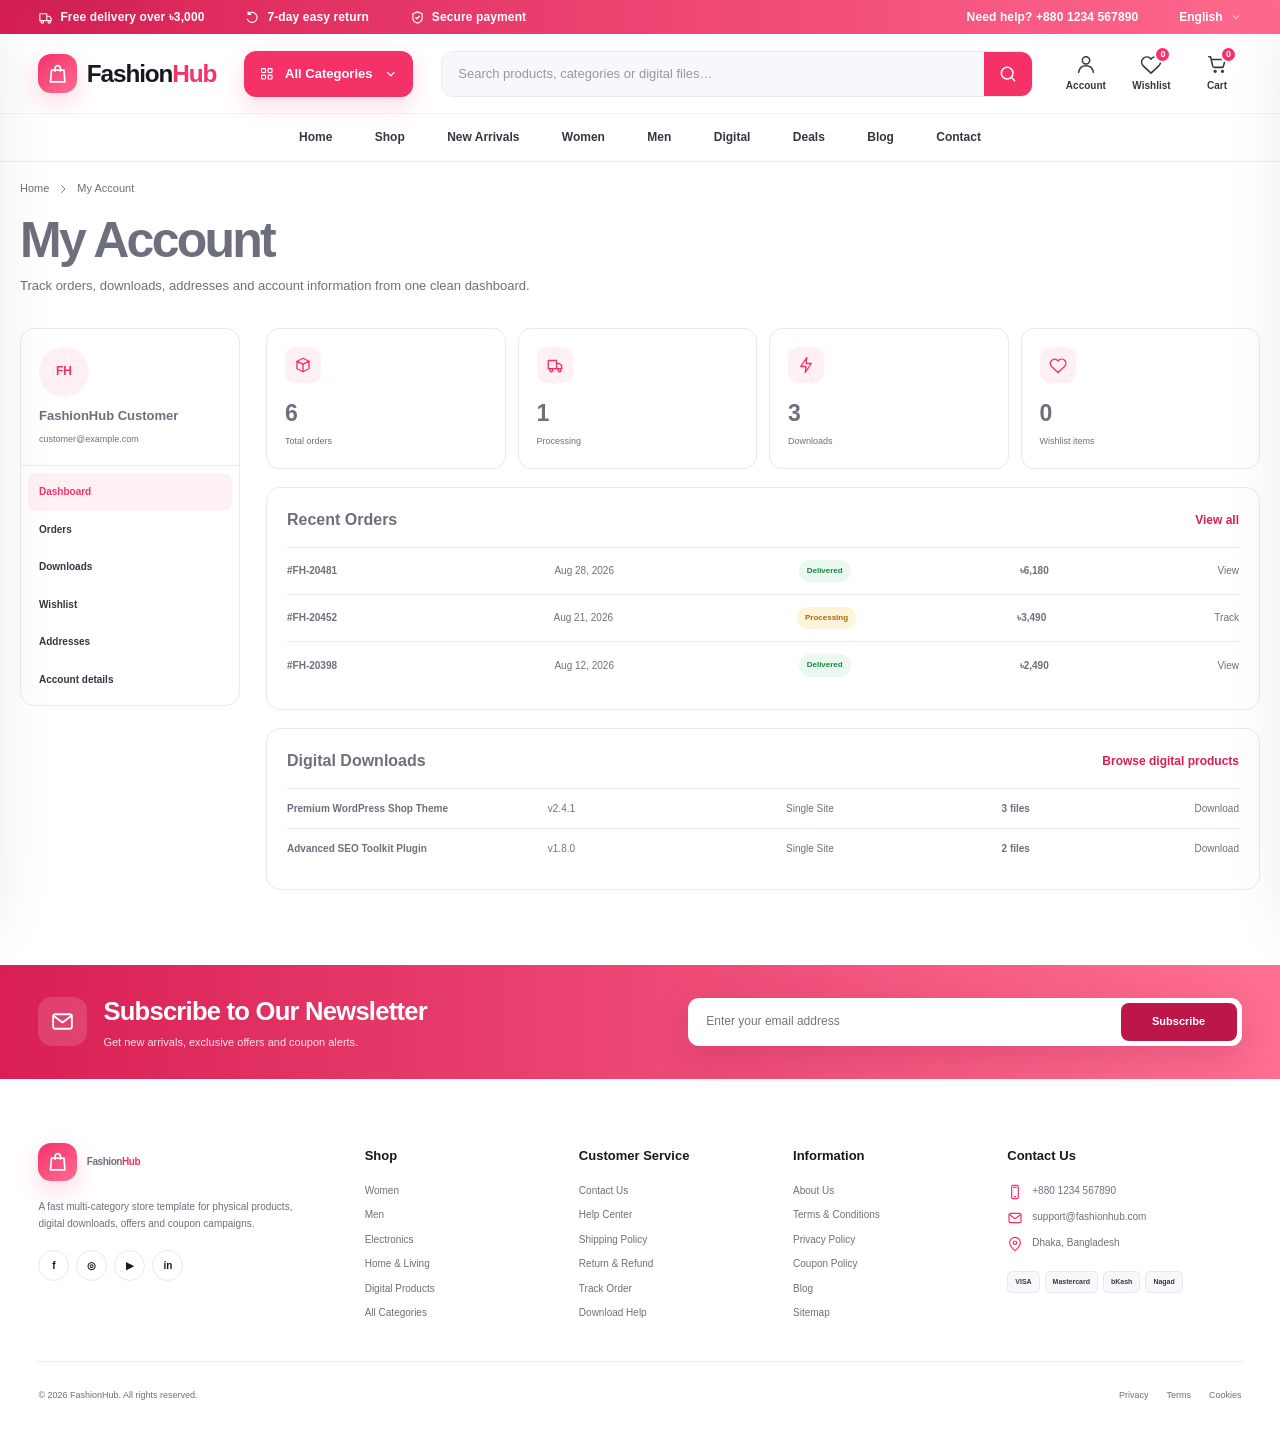
==== account.html @ 22efe68f "Initial FashionHub storefront" ====
<!doctype html><html lang="en"><head><meta charset="utf-8"><meta name="viewport" content="width=device-width,initial-scale=1,viewport-fit=cover"><meta name="theme-color" content="#f43268"><meta name="description" content="Manage FashionHub orders, downloads and account details."><title>My Account — FashionHub</title><link rel="stylesheet" href="assets/css/app.css"><link rel="stylesheet" href="assets/css/pages.css"></head><body data-page="account"><main class="page-main" id="main-content"><div class="page-loading" id="pageRoot">Loading…</div></main><script src="data/home-data.js"></script><script src="assets/js/pages.js" defer></script></body></html>
---- assets/css/app.css ----
:root{
  --accent:#f43268;
  --accent-strong:#d91f55;
  --accent-deep:#bd1649;
  --accent-soft:#fff0f4;
  --accent-soft-2:#ffe4ec;
  --accent-soft-3:#ffd5e2;
  --ink:#171922;
  --ink-soft:#343743;
  --muted:#6d707c;
  --muted-2:#9497a2;
  --line:#e9e9ef;
  --line-strong:#ddddE7;
  --surface:#fff;
  --surface-alt:#f7f8fb;
  --surface-blue:#edf3ff;
  --warning:#ff9e2c;
  --success:#0b9b70;
  --shadow-sm:0 4px 16px rgb(32 24 38/.06);
  --shadow-md:0 16px 45px rgb(33 23 39/.10);
  --shadow-lg:0 25px 70px rgb(33 23 39/.14);
  --radius-sm:10px;
  --radius:16px;
  --radius-lg:clamp(20px,2vw,30px);
  --shell:min(94vw,1320px);
  --header-height:clamp(68px,6.2vw,84px);
  --section-space:clamp(46px,4.7vw,72px);
  --ease:cubic-bezier(.2,.7,.2,1);
}

*,*::before,*::after{box-sizing:border-box}
html{scroll-behavior:smooth;scroll-padding-top:140px;width:100%;max-width:100%;overflow-x:hidden}
body{margin:0;width:100%;max-width:100%;overflow-x:hidden;background:var(--surface);color:var(--ink);font-family:-apple-system,BlinkMacSystemFont,"Segoe UI",Arial,Helvetica,sans-serif;font-size:clamp(14px,.92vw,16px);line-height:1.55;-webkit-font-smoothing:antialiased;text-rendering:optimizeLegibility}
body.is-locked{overflow:hidden}
img{display:block;max-width:100%}
a{color:inherit;text-decoration:none}
button,input{font:inherit}
button{color:inherit}
svg{width:1.2em;height:1.2em;fill:none;stroke:currentColor;stroke-width:1.8;stroke-linecap:round;stroke-linejoin:round}
button,a,input{-webkit-tap-highlight-color:transparent}
button:focus-visible,a:focus-visible,input:focus-visible{outline:3px solid rgb(244 50 104/.22);outline-offset:3px}
::selection{background:var(--accent-soft-3);color:var(--accent-deep)}

.shell{width:var(--shell);margin-inline:auto}
.sr-only{position:absolute!important;width:1px!important;height:1px!important;padding:0!important;margin:-1px!important;overflow:hidden!important;clip:rect(0,0,0,0)!important;white-space:nowrap!important;border:0!important}
.skip-link{position:fixed;left:16px;top:16px;z-index:1000;transform:translateY(-150%);background:var(--surface);padding:10px 14px;border-radius:9px;box-shadow:var(--shadow-md);font-weight:800;color:var(--accent)}
.skip-link:focus{transform:none}
.svg-sprite{position:absolute;width:0;height:0;overflow:hidden}
.desktop-only{display:block}

.announcement{background:linear-gradient(90deg,var(--accent-strong),#ff698e);color:#fff;font-size:12px;font-weight:650;letter-spacing:.01em}
.announcement__inner{min-height:34px;display:flex;align-items:center;justify-content:space-between;gap:24px}
.announcement__items,.announcement__right{display:flex;align-items:center;gap:clamp(18px,3.2vw,44px)}
.announcement span,.announcement a,.language-switch{display:inline-flex;align-items:center;gap:7px}
.announcement svg{width:15px;height:15px}
.language-switch{border:0;background:transparent;color:#fff;padding:3px 0;cursor:pointer}
.language-switch svg{width:12px;height:12px}

.site-header{position:sticky;top:0;z-index:80;background:rgb(255 255 255/.94);backdrop-filter:saturate(170%) blur(16px);border-bottom:1px solid rgb(233 233 239/.85)}
.header-main{height:var(--header-height);display:grid;grid-template-columns:auto auto minmax(280px,1fr) auto;align-items:center;gap:clamp(14px,2.2vw,30px)}
.menu-trigger{display:none!important}
.brand{display:inline-flex;align-items:center;gap:10px;font-size:clamp(21px,1.9vw,29px);font-weight:900;letter-spacing:-.045em;color:var(--ink);white-space:nowrap}
.brand>span:last-child>span{color:var(--accent)}
.brand__mark{width:clamp(35px,3vw,43px);aspect-ratio:1;border-radius:13px;background:linear-gradient(145deg,var(--accent),#ff6c91);color:#fff;display:grid;place-items:center;box-shadow:0 9px 25px rgb(244 50 104/.2)}
.brand__mark svg{width:56%;height:56%;stroke-width:1.9}

.category-launcher{position:relative}
.category-launcher__button{height:46px;min-width:136px;border:0;border-radius:12px;padding:0 15px;background:var(--accent);color:#fff;display:flex;align-items:center;gap:10px;font-size:13px;font-weight:800;cursor:pointer;box-shadow:0 9px 24px rgb(244 50 104/.18);transition:transform .2s var(--ease),background .2s}
.category-launcher__button:hover{background:var(--accent-strong);transform:translateY(-1px)}
.category-launcher__button .chevron{margin-left:auto;width:14px;height:14px;transition:transform .2s}
.category-launcher.is-open .chevron{transform:rotate(180deg)}
.category-mega{position:absolute;left:0;width:15vw;padding:5px 0px; z-index:99; background:var(--surface);border:1px solid var(--line);border-radius:5px;box-shadow:var(--shadow-lg);opacity:0;visibility:hidden;transform:translateY(8px);transition:2s var(--ease)}

.category-launcher.is-open .category-mega{opacity:1;visibility:visible;transform:none}
.category-mega>ul{margin:0;padding:0;list-style:none}
.category-mega li{position:relative}
.category-mega a{min-height:47px;display:flex;align-items:center;gap:11px;padding:9px 12px;border-radius:10px;color:var(--ink-soft);font-size:13px;font-weight:700}
.category-mega a:hover,.category-mega li:focus-within>a{background:var(--accent-soft);color:var(--accent-strong)}
.category-mega .menu-icon{width:32px;height:32px;border-radius:9px;background:var(--surface-alt);display:grid;place-items:center;color:var(--accent)}
.category-mega .menu-icon svg{width:18px;height:18px}
.category-mega .submenu-arrow{margin-left:auto;color:var(--muted-2)}
.category-mega ul ul{position:absolute;left:calc(100% + 10px);top:-10px;width:min(680px,62vw);min-height:420px;padding:24px;display:grid;grid-template-columns:repeat(3,minmax(150px,1fr));gap:24px;background:var(--surface);border:1px solid var(--line);border-radius:15px;box-shadow:var(--shadow-lg);opacity:0;visibility:hidden;transform:translateX(-8px);transition:.2s var(--ease)}
.category-mega li:hover>ul,.category-mega li:focus-within>ul{opacity:1;visibility:visible;transform:none}
.category-mega ul ul>li>a{font-size:14px;font-weight:850;color:var(--ink);padding:0;min-height:auto;margin-bottom:8px;background:transparent!important}
.category-mega ul ul ul{position:static;width:auto;min-height:0;padding:0;border:0;box-shadow:none;display:grid;grid-template-columns:1fr;gap:0;opacity:1;visibility:visible;transform:none}
.category-mega ul ul ul a{min-height:34px;padding:4px 0;border-radius:0;color:var(--muted);font-weight:600}
.category-mega ul ul ul a:hover{color:var(--accent);background:transparent}

.site-search{height:46px;position:relative;display:flex;background:var(--surface-alt);border:1px solid #ececf2;border-radius:12px;overflow:visible;transition:border-color .2s,box-shadow .2s}
.site-search:focus-within{background:#fff;border-color:rgb(244 50 104/.45);box-shadow:0 0 0 4px rgb(244 50 104/.08)}
.site-search input{min-width:0;width:100%;border:0;outline:0;background:transparent;padding:0 16px;color:var(--ink);font-size:13px}
.site-search input::placeholder{color:#9598a4}
.site-search>button{width:52px;border:0;border-radius:0 11px 11px 0;background:var(--accent);color:#fff;display:grid;place-items:center;cursor:pointer}
.site-search>button:hover{background:var(--accent-strong)}
.site-search>button svg{width:20px;height:20px}
.search-results{position:absolute;inset:calc(100% + 10px) 0 auto;background:#fff;border:1px solid var(--line);border-radius:14px;box-shadow:var(--shadow-lg);padding:8px;z-index:90;max-height:430px;overflow:auto}
.search-results__head{display:flex;justify-content:space-between;padding:8px 10px;color:var(--muted);font-size:12px}
.search-result{display:grid;grid-template-columns:52px minmax(0,1fr) auto;align-items:center;gap:12px;padding:8px 10px;border-radius:10px}
.search-result:hover{background:var(--accent-soft)}
.search-result img{width:52px;height:52px;object-fit:contain;border:1px solid var(--line);border-radius:9px;background:#fff}
.search-result strong{display:block;font-size:13px;white-space:nowrap;overflow:hidden;text-overflow:ellipsis}
.search-result small{color:var(--muted)}
.search-result b{color:var(--accent);font-size:13px}
.search-empty{padding:22px;text-align:center;color:var(--muted)}

.header-actions{display:flex;align-items:center;gap:clamp(9px,1.3vw,20px)}
.header-action{position:relative;min-width:49px;border:0;background:transparent;padding:4px 2px;display:grid;justify-items:center;gap:3px;cursor:pointer;color:var(--ink-soft)}
.header-action:hover{color:var(--accent)}
.header-action svg{width:22px;height:22px;stroke-width:1.7}
.header-action>span:last-child{font-size:10px;font-weight:750}
.action-icon{position:relative;display:grid}
.count-badge{position:absolute;right:-9px;top:-7px;min-width:17px;height:17px;padding:0 4px;border-radius:99px;background:var(--accent);color:#fff;display:grid;place-items:center;font-size:9px;border:2px solid #fff}
.search-mobile-trigger{display:none}

.primary-nav-wrap{border-top:1px solid #f3f3f6;background:#fff}
.primary-nav{min-height:47px;display:flex;align-items:center;justify-content:center;gap:clamp(21px,3vw,42px)}
.primary-nav ul{list-style:none;margin:0;padding:0}
.primary-nav>ul{display:flex;align-items:center;justify-content:center;gap:clamp(21px,3vw,42px)}
.primary-nav li{position:relative}
.primary-nav a{min-height:47px;display:flex;align-items:center;gap:6px;padding:0 2px;font-size:12px;font-weight:800;color:var(--ink-soft);white-space:nowrap;border-bottom:2px solid transparent}
.primary-nav>ul>li>a:hover,.primary-nav>ul>li.is-active>a{color:var(--accent);border-bottom-color:var(--accent)}
.primary-nav a svg{width:11px;height:11px}
.primary-nav ul ul{position:absolute;top:100%;left:-18px;width:210px;padding:9px;background:#fff;border:1px solid var(--line);border-radius:12px;box-shadow:var(--shadow-md);opacity:0;visibility:hidden;transform:translateY(7px);transition:.18s var(--ease)}
.primary-nav li:hover>ul,.primary-nav li:focus-within>ul{opacity:1;visibility:visible;transform:none}
.primary-nav ul ul a{min-height:40px;padding:8px 10px;border-radius:8px;border:0;font-weight:700;color:var(--muted)}
.primary-nav ul ul a:hover{background:var(--accent-soft);color:var(--accent)}
.primary-nav ul ul a svg{margin-left:auto;transform:rotate(-90deg)}
.primary-nav ul ul ul{top:-9px;left:calc(100% + 9px)}
.primary-nav .submenu-arrow{margin-left:auto;transform:rotate(-90deg)}

.hero-section{padding-top:clamp(16px,1.8vw,25px)}
.hero-slider{position:relative;overflow:hidden;border-radius:var(--radius-lg);background:var(--accent-soft);box-shadow:inset 0 0 0 1px rgb(244 50 104/.08)}
.hero-slides{display:flex;transition:transform .62s var(--ease);will-change:transform}
.hero-slide{position:relative;isolation:isolate;flex:0 0 100%;min-height:clamp(330px,25vw,390px);display:grid;grid-template-columns:minmax(0,.9fr) minmax(380px,1.15fr);align-items:center;overflow:hidden;padding:clamp(30px,3.1vw,45px) clamp(30px,6vw,88px)}
.hero-slide::before{content:"";position:absolute;inset:0;z-index:-2;background:var(--hero-bg,linear-gradient(105deg,#ffe9ef,#ffd3df))}
.hero-slide::after{content:"";position:absolute;z-index:-1;width:clamp(350px,50vw,760px);aspect-ratio:1;border-radius:50%;right:-16%;top:-45%;background:rgb(255 255 255/.28)}
.hero-slide__copy{position:relative;z-index:3;max-width:560px}
.hero-slide__copy .eyebrow{margin-bottom:10px}
.eyebrow{display:block;color:var(--accent-strong);font-size:clamp(10px,.8vw,12px);font-weight:900;letter-spacing:.12em;text-transform:uppercase}
.hero-slide h1{margin:0;font-size:clamp(39px,4.25vw,62px);line-height:.98;letter-spacing:-.055em;max-width:440px}
.hero-slide__copy>p{max-width:490px;margin:16px 0 24px;color:var(--ink-soft);font-size:clamp(14px,1.12vw,17px)}
.hero-actions{display:flex;align-items:center;gap:14px;flex-wrap:wrap}
.primary-button,.secondary-button{min-height:44px;border:0;border-radius:11px;padding:0 18px;display:inline-flex;align-items:center;justify-content:center;gap:9px;font-size:12px;font-weight:900;cursor:pointer;transition:transform .2s var(--ease),box-shadow .2s,background .2s}
.primary-button{background:var(--accent);color:#fff;box-shadow:0 10px 22px rgb(244 50 104/.2)}
.primary-button:hover{background:var(--accent-strong);transform:translateY(-2px);box-shadow:0 14px 28px rgb(244 50 104/.24)}
.secondary-button{background:#fff;color:var(--accent-strong);border:1px solid rgb(244 50 104/.2)}
.secondary-button:hover{background:var(--accent-soft);transform:translateY(-2px)}
.primary-button svg,.secondary-button svg,.text-link svg{width:15px;height:15px}
.hero-proof{display:none;align-items:center;gap:12px;margin-top:26px;color:var(--muted);font-size:11px;font-weight:700}
.hero-proof__avatars{display:flex}
.hero-proof__avatars span{width:27px;height:27px;border-radius:50%;display:grid;place-items:center;background:#fff;border:2px solid var(--accent-soft-2);margin-left:-7px;color:var(--accent);font-size:9px;font-weight:900}
.hero-proof__avatars span:first-child{margin-left:0}
.hero-slide__media{position:absolute;right:0;inset-block:0;width:57%;z-index:1;display:flex;align-items:flex-end;justify-content:center}
.hero-slide__media>img.hero-main-image{width:100%;height:100%;object-fit:cover;object-position:center;mix-blend-mode:multiply}
.hero-slide[data-kind="fashion"] .hero-slide__media>img{object-fit:contain;object-position:center bottom;width:96%;height:98%}
.hero-slide[data-kind="tech"] .hero-slide__media>img{object-fit:contain;object-position:center;mix-blend-mode:normal}
.hero-slide[data-kind="digital"] .hero-slide__media>img{object-fit:cover;mix-blend-mode:normal}
.hero-discount{position:absolute;right:6%;top:14%;width:clamp(92px,9vw,132px);aspect-ratio:1;border-radius:50%;background:linear-gradient(145deg,var(--accent),#ff678b);color:#fff;display:grid;place-content:center;text-align:center;box-shadow:0 18px 40px rgb(244 50 104/.25);font-size:11px;font-weight:900;line-height:1.05;z-index:4}
.hero-discount strong{font-size:clamp(27px,3vw,43px);letter-spacing:-.05em}
.hero-float-card{position:absolute;z-index:4;display:flex;align-items:center;gap:10px;padding:9px 12px;background:rgb(255 255 255/.92);border:1px solid rgb(255 255 255/.8);border-radius:13px;box-shadow:var(--shadow-md);backdrop-filter:blur(10px)}
.hero-float-card img{width:45px;height:45px;object-fit:contain;border-radius:8px;background:#fff}
.hero-float-card b{display:block;font-size:11px}
.hero-float-card small{display:block;color:var(--accent);font-weight:850;font-size:10px}
.hero-float-card--one{right:5%;bottom:12%}
.hero-float-card--two{right:39%;top:12%}
.hero-arrow,.rail-arrow{border:1px solid var(--line);background:rgb(255 255 255/.93);color:var(--ink);display:grid;place-items:center;cursor:pointer;box-shadow:var(--shadow-sm);transition:.18s var(--ease)}
.hero-arrow{position:absolute;top:50%;z-index:8;width:38px;height:38px;border-radius:50%;transform:translateY(-50%)}
.hero-arrow:hover,.rail-arrow:hover{background:var(--accent);border-color:var(--accent);color:#fff}
.hero-arrow--prev{left:15px}.hero-arrow--next{right:15px}
.hero-arrow svg,.rail-arrow svg{width:17px;height:17px}
.hero-dots{position:absolute;left:50%;bottom:17px;z-index:8;display:flex;gap:7px;transform:translateX(-50%)}
.hero-dots button{width:8px;height:8px;border:0;border-radius:99px;padding:0;background:rgb(244 50 104/.28);cursor:pointer;transition:.25s}
.hero-dots button.is-active{width:27px;background:var(--accent)}

.section{padding-block:var(--section-space)}
.section--tight{padding-block:clamp(35px,4vw,58px)}
.section--tinted{background:linear-gradient(180deg,#fff7fa 0%,#fff 100%);border-block:1px solid #ffe6ee}
.section-heading{display:flex;align-items:flex-end;justify-content:space-between;gap:24px;margin-bottom:clamp(20px,2.3vw,32px)}
.section-heading h2{margin:0;color:var(--ink);font-size:clamp(24px,2.35vw,35px);line-height:1.05;letter-spacing:-.04em}
.section-heading p{margin:8px 0 0;color:var(--muted);font-size:13px}
.section-heading--actions{align-items:center}
.section-heading--center{justify-content:center;text-align:center}
.heading-actions{display:flex;align-items:center;gap:18px}
.text-link{display:inline-flex;align-items:center;gap:7px;color:var(--accent-strong);font-size:12px;font-weight:900;white-space:nowrap}
.text-link:hover{color:var(--accent-deep)}
.view-switch{display:inline-flex;align-items:center;gap:4px;padding:4px;background:var(--surface-alt);border:1px solid var(--line);border-radius:10px}
.view-switch button{min-height:31px;border:0;border-radius:7px;padding:0 11px;background:transparent;color:var(--muted);display:flex;align-items:center;gap:7px;font-size:10px;font-weight:850;cursor:pointer}
.view-switch button.is-active{background:#fff;color:var(--accent);box-shadow:0 4px 12px rgb(20 20 30/.06)}
.view-switch svg{width:14px;height:14px}

.rail-shell{position:relative}
.rail{scrollbar-width:none;-ms-overflow-style:none}
.rail::-webkit-scrollbar{display:none}
.rail-arrow{position:absolute;top:50%;z-index:6;width:36px;height:36px;border-radius:50%;transform:translateY(-50%)}
.rail-arrow--left{left:-18px}.rail-arrow--right{right:-18px}
.category-rail{display:flex;gap:clamp(15px,2.1vw,30px);overflow:auto;scroll-snap-type:x mandatory;padding:5px 4px 8px}
.category-card{flex:0 0 clamp(82px,8vw,104px);scroll-snap-align:start;text-align:center;display:grid;justify-items:center;gap:9px}
.category-card__image{width:clamp(66px,6.4vw,86px);aspect-ratio:1;border-radius:50%;display:grid;place-items:center;background:linear-gradient(145deg,#fff1f5,#ffe2ea);border:1px solid #ffd9e4;box-shadow:inset 0 0 0 7px rgb(255 255 255/.55);overflow:hidden;transition:.22s var(--ease)}
.category-card:hover .category-card__image{transform:translateY(-4px);box-shadow:0 12px 25px rgb(244 50 104/.13),inset 0 0 0 7px rgb(255 255 255/.6)}
.category-card img{width:88%;height:88%;object-fit:contain}
.category-card b{font-size:11px;color:var(--ink-soft)}
.category-card small{display:none;color:var(--muted-2);font-size:9px}

.product-rail{display:flex;gap:clamp(12px,1.45vw,20px);overflow:auto;scroll-snap-type:x mandatory;padding:3px 2px 14px;transition:.3s}
.product-rail.is-grid{display:grid;grid-template-columns:repeat(auto-fit,minmax(min(100%,195px),1fr));overflow:visible;scroll-snap-type:none}
.product-card{position:relative;flex:0 0 clamp(188px,17vw,226px);min-width:0;scroll-snap-align:start;background:#fff;border:1px solid var(--line);border-radius:15px;overflow:hidden;transition:transform .23s var(--ease),box-shadow .23s,border-color .23s}
.product-card:hover{transform:translateY(-5px);border-color:#ffd3df;box-shadow:var(--shadow-md)}
.product-card__media{position:relative;aspect-ratio:1/.98;background:linear-gradient(180deg,#fff,#fdfdfe);display:grid;place-items:center;overflow:hidden}
.product-card__media img{width:92%;height:92%;object-fit:contain;transition:transform .35s var(--ease)}
.product-card:hover .product-card__media img{transform:scale(1.045)}
.product-badge{position:absolute;left:10px;top:10px;z-index:2;padding:4px 7px;border-radius:5px;background:var(--accent);color:#fff;font-size:9px;font-weight:900;letter-spacing:.02em}
.product-badge--new{background:var(--success)}
.product-badge--digital{background:#6c52ff}
.product-card__wish{position:absolute;right:10px;top:10px;z-index:2;width:30px;height:30px;border:1px solid var(--line);border-radius:50%;background:rgb(255 255 255/.9);display:grid;place-items:center;color:var(--muted);cursor:pointer;transition:.2s}
.product-card__wish svg{width:15px;height:15px}
.product-card__wish:hover,.product-card__wish.is-active{background:var(--accent);border-color:var(--accent);color:#fff}
.product-card__quick{position:absolute;left:50%;bottom:9px;z-index:3;min-height:32px;padding:0 12px;border:0;border-radius:8px;background:rgb(255 255 255/.94);color:var(--ink);font-size:10px;font-weight:850;display:flex;align-items:center;gap:6px;box-shadow:var(--shadow-sm);transform:translate(-50%,18px);opacity:0;cursor:pointer;transition:.23s var(--ease);white-space:nowrap}
.product-card:hover .product-card__quick,.product-card:focus-within .product-card__quick{transform:translate(-50%,0);opacity:1}
.product-card__quick svg{width:14px;height:14px}
.product-card__body{padding:12px 13px 14px}
.product-card__category{display:block;color:var(--muted-2);font-size:9px;font-weight:800;text-transform:uppercase;letter-spacing:.08em;white-space:nowrap;overflow:hidden;text-overflow:ellipsis}
.product-card h3{min-height:38px;margin:5px 0 7px;font-size:12px;line-height:1.45;font-weight:780;color:var(--ink-soft);display:-webkit-box;-webkit-box-orient:vertical;-webkit-line-clamp:2;overflow:hidden}
.product-card__rating{display:flex;align-items:center;gap:6px;margin-bottom:8px}
.product-card__rating span{color:var(--warning);font-size:10px;letter-spacing:.04em}
.product-card__rating small{color:var(--muted-2);font-size:9px}
.product-card__footer{display:flex;align-items:center;justify-content:space-between;gap:10px}
.product-price{display:flex;align-items:baseline;gap:6px;flex-wrap:wrap}
.product-price strong{color:var(--accent-strong);font-size:14px}
.product-price del{color:#a4a6af;font-size:10px}
.add-button{width:34px;height:34px;flex:0 0 34px;border:0;border-radius:9px;background:var(--accent-soft);color:var(--accent);display:grid;place-items:center;cursor:pointer;transition:.2s}
.add-button:hover{background:var(--accent);color:#fff;transform:translateY(-2px)}
.add-button svg{width:16px;height:16px}
.product-card--compact{flex-basis:176px}
.product-card--compact .product-card__media{aspect-ratio:1/1.02}
.product-card--compact h3{font-size:11px;min-height:34px}
.product-card--compact .product-card__body{padding:10px 11px 12px}

.deal-highlight{min-height:clamp(160px,17vw,220px);display:grid;grid-template-columns:minmax(170px,.85fr) minmax(260px,1.25fr) minmax(280px,.9fr);align-items:center;gap:clamp(20px,4vw,64px);padding:clamp(18px,2.4vw,30px) clamp(24px,4vw,58px);border-radius:var(--radius-lg);overflow:hidden;background:linear-gradient(105deg,#ffe9f0 0%,#ffd4e1 58%,#fff0f5 100%);box-shadow:inset 0 0 0 1px rgb(244 50 104/.07)}
.deal-highlight__image{height:100%;min-height:145px;align-self:stretch;overflow:hidden}
.deal-highlight__image img{width:100%;height:100%;object-fit:contain;mix-blend-mode:multiply}
.deal-highlight__copy h2{margin:3px 0 9px;font-size:clamp(25px,2.65vw,39px);line-height:1.02;letter-spacing:-.045em}
.deal-highlight__copy p{margin:0 0 16px;color:var(--ink-soft);font-size:12px;max-width:460px}
.deal-countdown{display:grid;justify-items:center;gap:10px;padding:16px;border:1px solid rgb(255 255 255/.75);border-radius:14px;background:rgb(255 255 255/.55);backdrop-filter:blur(12px)}
.deal-countdown>span{font-size:11px;font-weight:800;color:var(--muted)}
#mainCountdown,.mini-countdown{display:flex;gap:8px}
.countdown-unit{min-width:57px;padding:9px 7px;border-radius:10px;background:#fff;text-align:center;box-shadow:0 5px 15px rgb(35 25 40/.05)}
.countdown-unit b{display:block;font-size:20px;line-height:1;color:var(--ink)}
.countdown-unit small{display:block;margin-top:4px;font-size:8px;color:var(--muted);text-transform:uppercase;letter-spacing:.07em}

.trust-strip{display:grid;grid-template-columns:repeat(4,1fr);margin-top:14px;border:1px solid var(--line);border-radius:14px;background:#fff;box-shadow:var(--shadow-sm)}
.trust-strip article{min-height:77px;display:flex;align-items:center;justify-content:center;gap:12px;padding:13px 18px;border-right:1px solid var(--line)}
.trust-strip article:last-child{border-right:0}
.trust-strip__icon{width:37px;height:37px;border-radius:10px;background:var(--accent-soft);color:var(--accent);display:grid;place-items:center;flex:0 0 auto}
.trust-strip__icon svg{width:20px;height:20px}
.trust-strip b,.trust-strip small{display:block}
.trust-strip b{font-size:12px}.trust-strip small{color:var(--muted);font-size:9px;margin-top:2px}

.flash-panel{display:grid;grid-template-columns:minmax(220px,.72fr) minmax(0,2.2fr);border-radius:var(--radius-lg);overflow:hidden;background:#fff;border:1px solid var(--line);box-shadow:var(--shadow-sm)}
.flash-panel__intro{position:relative;isolation:isolate;padding:clamp(28px,3.6vw,48px);color:#fff;background:linear-gradient(145deg,var(--accent-strong),#ff6d91);overflow:hidden}
.flash-panel__intro::after{content:"";position:absolute;z-index:-1;width:250px;aspect-ratio:1;border-radius:50%;background:rgb(255 255 255/.11);right:-95px;bottom:-120px}
.flash-panel__intro>span:not(.flash-icon){font-size:10px;font-weight:850;text-transform:uppercase;letter-spacing:.12em;opacity:.85}
.flash-panel__intro h2{margin:7px 0 8px;font-size:clamp(29px,3vw,42px);line-height:1;letter-spacing:-.05em}
.flash-panel__intro p{margin:0 0 18px;font-size:12px;opacity:.9}
.flash-icon{width:45px;height:45px;border-radius:14px;background:rgb(255 255 255/.16);display:grid;place-items:center;margin-bottom:18px}
.flash-icon svg{width:24px;height:24px}
.flash-panel__intro .countdown-unit{background:rgb(255 255 255/.15);box-shadow:none;color:#fff;min-width:48px;padding:8px 5px}
.flash-panel__intro .countdown-unit b,.flash-panel__intro .countdown-unit small{color:#fff}
.flash-panel__intro .secondary-button{margin-top:18px;border:0}
.flash-panel__products{min-width:0;padding:clamp(18px,2.4vw,32px)}
.flash-panel__products .product-card{flex-basis:clamp(174px,16vw,210px)}
.flash-panel__products .rail-arrow--right{right:-12px}

.campaign-grid{display:grid;grid-template-columns:repeat(3,1fr);gap:clamp(12px,1.5vw,20px)}
.campaign-card{position:relative;min-height:clamp(150px,15vw,205px);overflow:hidden;border-radius:18px;display:flex;align-items:center;padding:clamp(18px,2.3vw,30px);isolation:isolate}
.campaign-card::after{content:"";position:absolute;inset:0;z-index:-1;background:linear-gradient(90deg,var(--campaign-bg,#ffe9ef) 0 54%,transparent 76%)}
.campaign-card>div{position:relative;z-index:3;max-width:58%}
.campaign-card span{font-size:9px;color:var(--accent-strong);font-weight:900;text-transform:uppercase;letter-spacing:.08em}
.campaign-card h3{margin:4px 0 5px;font-size:clamp(18px,1.7vw,25px);line-height:1.05;letter-spacing:-.035em}
.campaign-card p{margin:0 0 13px;color:var(--muted);font-size:10px}
.campaign-card b{display:inline-flex;align-items:center;gap:6px;color:var(--accent-strong);font-size:10px}
.campaign-card b svg{width:13px;height:13px}
.campaign-card img{position:absolute;inset:0 0 0 auto;width:62%;height:100%;object-fit:cover;object-position:center;z-index:-2;transition:transform .35s var(--ease)}
.campaign-card:hover img{transform:scale(1.04)}
.campaign-card--women{--campaign-bg:#ffe5ed}.campaign-card--men{--campaign-bg:#eaf1ff}.campaign-card--kids{--campaign-bg:#fff0f3}

.digital-layout{display:grid;grid-template-columns:minmax(260px,.7fr) minmax(0,1.45fr);align-items:center;gap:clamp(35px,6vw,90px)}
.digital-intro h2{margin:6px 0 12px;font-size:clamp(31px,3.6vw,52px);line-height:1;letter-spacing:-.05em}
.digital-intro>p{margin:0 0 20px;color:var(--muted);max-width:500px}
.digital-intro ul{list-style:none;margin:0 0 25px;padding:0;display:grid;gap:9px}
.digital-intro li{display:flex;align-items:center;gap:9px;font-size:12px;font-weight:700;color:var(--ink-soft)}
.digital-intro li svg{width:17px;height:17px;color:var(--success);stroke-width:2.4}
.digital-products{display:grid;grid-template-columns:repeat(2,minmax(0,1fr));gap:16px}
.digital-card{display:grid;grid-template-columns:120px minmax(0,1fr);gap:15px;align-items:center;padding:13px;background:#fff;border:1px solid var(--line);border-radius:16px;transition:.22s var(--ease)}
.digital-card:hover{transform:translateY(-4px);box-shadow:var(--shadow-md);border-color:#ffd8e4}
.digital-card img{width:120px;height:120px;aspect-ratio:1;border-radius:12px;object-fit:cover;background:var(--surface-alt)}
.digital-card__meta{min-width:0}
.digital-card__meta span{color:#6c52ff;font-size:8px;font-weight:900;text-transform:uppercase;letter-spacing:.08em}
.digital-card h3{margin:5px 0 6px;font-size:12px;line-height:1.35}
.digital-card p{margin:0 0 9px;color:var(--muted);font-size:9px}
.digital-card__bottom{display:flex;align-items:center;justify-content:space-between;gap:8px}
.digital-card__bottom b{color:var(--accent);font-size:13px}
.digital-card__bottom button{border:0;background:var(--accent-soft);color:var(--accent);border-radius:8px;padding:7px 9px;font-size:9px;font-weight:900;cursor:pointer}
.digital-card__bottom button:hover{background:var(--accent);color:#fff}

.exclusive-layout{display:grid;grid-template-columns:minmax(350px,1.15fr) minmax(0,1fr);gap:18px}
.exclusive-feature{position:relative;min-height:390px;border-radius:20px;overflow:hidden;background:linear-gradient(135deg,#fff0f5,#ffe0e9);isolation:isolate}
.exclusive-feature img{position:absolute;inset:0;width:100%;height:100%;object-fit:contain;object-position:right bottom;mix-blend-mode:normal;opacity:1;z-index:-1}
.exclusive-feature::after{content:"";position:absolute;inset:0;z-index:-1;background:linear-gradient(90deg,#fff0f5 0 38%,rgb(255 240 245/.72) 55%,transparent 76%)}
.exclusive-feature>div{height:100%;max-width:53%;display:flex;flex-direction:column;justify-content:center;padding:clamp(28px,4vw,58px)}
.exclusive-feature span{color:var(--accent);font-size:10px;font-weight:900;text-transform:uppercase;letter-spacing:.1em}
.exclusive-feature h3{margin:7px 0 10px;font-size:clamp(28px,3.3vw,46px);line-height:1;letter-spacing:-.055em}
.exclusive-feature p{margin:0 0 20px;color:var(--muted);font-size:12px}
.exclusive-feature .primary-button{align-self:flex-start}
.exclusive-products{display:grid;grid-template-columns:repeat(2,minmax(0,1fr));gap:14px}
.exclusive-products .product-card{width:100%;flex-basis:auto}
.exclusive-products .product-card__media{aspect-ratio:1/1.02}

.department-tabs{display:flex;gap:7px;overflow:auto;scrollbar-width:none;margin-bottom:22px;padding:2px}
.department-tabs::-webkit-scrollbar{display:none}
.department-tabs button{min-height:39px;padding:0 15px;border:1px solid var(--line);border-radius:10px;background:#fff;color:var(--muted);font-size:11px;font-weight:850;white-space:nowrap;cursor:pointer}
.department-tabs button.is-active{background:var(--accent);border-color:var(--accent);color:#fff;box-shadow:0 9px 20px rgb(244 50 104/.16)}
.department-showcase{display:grid;grid-template-columns:minmax(280px,.8fr) minmax(0,2fr);gap:18px}
.department-feature{position:relative;min-height:410px;border-radius:19px;overflow:hidden;padding:34px;background:var(--feature-bg,#fff0f4);isolation:isolate}
.department-feature img{position:absolute;inset:0;width:100%;height:100%;object-fit:contain;object-position:right bottom;mix-blend-mode:normal;z-index:-1}
.department-feature h3{margin:8px 0 8px;font-size:clamp(28px,3vw,42px);line-height:1;letter-spacing:-.05em;max-width:300px}
.department-feature p{max-width:270px;color:var(--muted);font-size:12px}
.department-feature .primary-button{margin-top:12px}
.department-grid{display:grid;grid-template-columns:repeat(4,minmax(0,1fr));gap:14px}
.department-grid .product-card{width:100%;flex-basis:auto}
.department-grid .product-card__media{aspect-ratio:1/1.02}

.offer-cards{display:grid;grid-template-columns:repeat(3,1fr);gap:15px;padding-bottom:clamp(22px,3vw,45px)}
.offer-card{min-height:125px;padding:20px;border:1px solid #ffdae5;border-radius:16px;background:linear-gradient(135deg,#fff6f8,#fff);display:grid;grid-template-columns:auto 1fr auto;align-items:center;gap:15px}
.offer-card__icon{width:48px;height:48px;border-radius:14px;background:var(--accent-soft-2);color:var(--accent);display:grid;place-items:center}
.offer-card__icon svg{width:24px;height:24px}
.offer-card span:not(.offer-card__icon){color:var(--muted);font-size:9px;font-weight:850;text-transform:uppercase;letter-spacing:.08em}
.offer-card h3{margin:3px 0;font-size:18px;letter-spacing:-.03em}
.offer-card p{margin:0;color:var(--muted);font-size:9px}
.offer-card button,.offer-card>a{border:0;border-radius:8px;padding:8px 10px;background:var(--accent-soft);color:var(--accent);font-size:9px;font-weight:900;cursor:pointer;white-space:nowrap}
.offer-card button:hover,.offer-card>a:hover{background:var(--accent);color:#fff}

.bestseller-columns{display:grid;grid-template-columns:repeat(4,1fr);gap:16px}
.bestseller-column{border:1px solid var(--line);border-radius:16px;background:#fff;padding:17px}
.bestseller-column__head{display:flex;align-items:center;justify-content:space-between;margin-bottom:7px}
.bestseller-column h3{margin:0;font-size:14px}
.bestseller-column__head a{font-size:9px;color:var(--accent);font-weight:900}
.mini-product{display:grid;grid-template-columns:65px minmax(0,1fr);align-items:center;gap:11px;padding:9px 0;border-bottom:1px solid #f1f1f4}
.mini-product:last-child{border-bottom:0}
.mini-product img{width:65px;height:65px;object-fit:contain;border-radius:9px;background:#fff}
.mini-product__copy{min-width:0}
.mini-product__copy b{display:block;font-size:10px;white-space:nowrap;overflow:hidden;text-overflow:ellipsis}
.mini-product__copy span{display:block;margin-top:4px;color:var(--accent);font-size:11px;font-weight:900}
.mini-product__copy small{display:block;color:var(--warning);font-size:8px;margin-top:3px}

.benefits-band{background:linear-gradient(90deg,#fff0f4,#ffe7ee,#fff2f6);border-block:1px solid #ffdae4}
.benefits-band__grid{display:grid;grid-template-columns:repeat(5,1fr)}
.benefits-band article{min-height:95px;display:flex;align-items:center;justify-content:center;gap:12px;padding:17px;border-right:1px solid #ffd9e4}
.benefits-band article:last-child{border-right:0}
.benefits-band article>svg{width:27px;height:27px;color:var(--accent);stroke-width:1.7}
.benefits-band b,.benefits-band small{display:block}
.benefits-band b{font-size:11px}.benefits-band small{font-size:9px;color:var(--muted);margin-top:2px}

.review-rail{display:flex;gap:15px;overflow:auto;scroll-snap-type:x mandatory;padding:3px 2px 12px}
.review-card{flex:0 0 min(360px,84vw);scroll-snap-align:start;border:1px solid var(--line);border-radius:16px;padding:20px;background:#fff;transition:.22s}
.review-card:hover{transform:translateY(-3px);box-shadow:var(--shadow-md);border-color:#ffd8e4}
.review-card__top{display:flex;align-items:center;gap:11px}
.review-avatar{width:47px;height:47px;border-radius:50%;display:grid;place-items:center;background:linear-gradient(145deg,#ffe7ee,#fff1f5);color:var(--accent);font-size:12px;font-weight:900}
.review-card__name{min-width:0}
.review-card__name b,.review-card__name small{display:block}
.review-card__name b{font-size:12px}.review-card__name small{font-size:9px;color:var(--success);font-weight:800}
.review-stars{margin-left:auto;color:var(--warning);font-size:10px;letter-spacing:.04em}
.review-card p{margin:15px 0 12px;color:var(--muted);font-size:11px;line-height:1.7}
.review-card>small{color:var(--muted-2);font-size:9px}

.brand-strip{min-height:84px;display:grid;grid-template-columns:repeat(8,1fr);align-items:center;border-block:1px solid var(--line);color:#222632;text-align:center}
.brand-strip span{padding:10px;font-size:clamp(13px,1.3vw,19px);font-weight:900;letter-spacing:-.04em;border-right:1px solid #f0f0f3}
.brand-strip span:last-child{border-right:0;color:#1459a7}
.brand-strip span:nth-child(3){font-style:italic}.brand-strip span:nth-child(4){font-style:italic}

.blog-grid{display:grid;grid-template-columns:repeat(3,1fr);gap:18px}
.blog-card{border:1px solid var(--line);border-radius:17px;overflow:hidden;background:#fff;transition:.24s var(--ease)}
.blog-card:hover{transform:translateY(-5px);box-shadow:var(--shadow-md);border-color:#ffd8e4}
.blog-card__image{display:block;position:relative;aspect-ratio:16/8.4;overflow:hidden;background:var(--surface-alt)}
.blog-card__image img{width:100%;height:100%;object-fit:cover;transition:transform .4s var(--ease)}
.blog-card:hover img{transform:scale(1.04)}
.blog-card__tag{position:absolute;left:12px;top:12px;padding:5px 8px;border-radius:7px;background:rgb(255 255 255/.92);color:var(--accent);font-size:8px;font-weight:900;text-transform:uppercase;letter-spacing:.08em}
.blog-card__body{padding:17px}
.blog-card time{color:var(--muted-2);font-size:9px}
.blog-card h3{margin:7px 0 9px;font-size:15px;line-height:1.35;letter-spacing:-.02em}
.blog-card p{margin:0 0 13px;color:var(--muted);font-size:10px}
.blog-card .text-link{font-size:9px}

.social-grid{display:grid;grid-template-columns:repeat(8,1fr);gap:8px}
.social-card{display:block;position:relative;aspect-ratio:1;border-radius:12px;overflow:hidden;background:var(--surface-alt)}
.social-card img{width:100%;height:100%;object-fit:cover;transition:transform .35s var(--ease)}
.social-card::after{content:"View";position:absolute;inset:0;background:rgb(244 50 104/.72);color:#fff;display:grid;place-items:center;font-size:10px;font-weight:900;opacity:0;transition:.22s}
.social-card:hover img{transform:scale(1.06)}.social-card:hover::after{opacity:1}

.app-banner{margin-bottom:var(--section-space);min-height:clamp(260px,26vw,370px);border-radius:var(--radius-lg);display:grid;grid-template-columns:1.05fr .95fr;align-items:center;overflow:hidden;padding:clamp(35px,5vw,70px);background:linear-gradient(120deg,#fff0f5,#ffe2ea 56%,#edf3ff);position:relative}
.app-banner::after{content:"";position:absolute;width:420px;aspect-ratio:1;border-radius:50%;background:rgb(255 255 255/.36);right:-90px;top:-150px}
.app-banner>div:first-child{position:relative;z-index:2;max-width:610px}
.app-banner h2{margin:7px 0 12px;font-size:clamp(30px,3.7vw,53px);line-height:1.02;letter-spacing:-.055em}
.app-banner p{margin:0 0 21px;color:var(--muted);max-width:570px}
.app-banner__actions{display:flex;align-items:center;gap:17px;flex-wrap:wrap}
.app-banner__visual{position:relative;height:100%;z-index:2;display:grid;place-items:center}
.phone-mock{width:clamp(180px,17vw,245px);aspect-ratio:.55;border:9px solid #fff;border-radius:31px;background:linear-gradient(180deg,#ff7c9b,var(--accent));box-shadow:0 30px 60px rgb(65 28 45/.2);padding:17px;transform:rotate(5deg)}
.phone-mock>span{display:block;width:42%;height:5px;border-radius:10px;background:rgb(255 255 255/.7);margin:0 auto 65%}
.phone-mock>div{background:#fff;border-radius:18px;padding:15px;text-align:center;box-shadow:0 15px 30px rgb(60 28 43/.17)}
.phone-mock b,.phone-mock small{display:block}.phone-mock b{font-size:13px}.phone-mock small{margin:5px 0 12px;color:var(--muted);font-size:9px}.phone-mock svg{width:30px;height:30px;padding:6px;border-radius:50%;background:#e5fbf3;color:var(--success);stroke-width:2.4}
.floating-order{position:absolute;left:6%;bottom:16%;display:flex;align-items:center;gap:9px;padding:11px 14px;border-radius:12px;background:rgb(255 255 255/.94);box-shadow:var(--shadow-md);font-size:10px;color:var(--ink)}
.floating-order svg{width:22px;height:22px;color:var(--accent)}

.newsletter{background:linear-gradient(90deg,var(--accent-strong),#ff6f93);color:#fff}
.newsletter__inner{min-height:114px;display:grid;grid-template-columns:1fr minmax(330px,.9fr);align-items:center;gap:35px}
.newsletter__copy{display:flex;align-items:center;gap:16px}
.newsletter__icon{width:49px;height:49px;border-radius:14px;background:rgb(255 255 255/.14);display:grid;place-items:center}
.newsletter__icon svg{width:25px;height:25px}
.newsletter h2{margin:0;font-size:clamp(20px,2vw,29px);letter-spacing:-.03em}
.newsletter p{margin:3px 0 0;font-size:11px;opacity:.86}
.newsletter form{height:48px;display:flex;background:#fff;border-radius:11px;padding:5px;box-shadow:0 12px 35px rgb(128 15 49/.18)}
.newsletter input{min-width:0;flex:1;border:0;outline:0;padding:0 13px;font-size:12px}
.newsletter button{min-width:116px;border:0;border-radius:8px;background:var(--accent-deep);color:#fff;font-size:11px;font-weight:900;cursor:pointer}
.newsletter button:hover{background:#a8123d}

.site-footer{background:#fff;padding-top:clamp(42px,5vw,72px)}
.footer-grid{display:grid;grid-template-columns:1.35fr repeat(3,.8fr) 1.15fr;gap:clamp(24px,4vw,58px)}
.footer-grid section{display:flex;flex-direction:column;align-items:flex-start;gap:9px}
.brand--footer{margin-bottom:8px}
.footer-about p{max-width:320px;margin:0;color:var(--muted);font-size:11px;line-height:1.75}
.footer-grid h2{margin:3px 0 8px;font-size:13px}
.footer-grid a,.footer-grid p{color:var(--muted);font-size:10px}
.footer-grid section>a:hover{color:var(--accent)}
.social-links{display:flex;gap:7px;margin-top:8px}
.social-links a{width:31px;height:31px;border-radius:50%;border:1px solid var(--line);display:grid;place-items:center;color:var(--ink);font-weight:800}
.social-links a:hover{background:var(--accent);border-color:var(--accent);color:#fff}
.footer-contact p{margin:0;display:flex;align-items:flex-start;gap:9px;color:var(--muted)}
.footer-contact p svg{width:16px;height:16px;color:var(--accent);margin-top:1px;flex:0 0 auto}
.payment-badges{display:flex;gap:5px;flex-wrap:wrap;margin-top:10px}
.payment-badges span{padding:5px 7px;border:1px solid var(--line);border-radius:5px;background:var(--surface-alt);font-size:7px;font-weight:900;color:var(--ink-soft)}
.footer-bottom{min-height:70px;margin-top:40px;border-top:1px solid var(--line);display:flex;align-items:center;justify-content:space-between;gap:20px;color:var(--muted);font-size:9px}
.footer-bottom>div{display:flex;gap:18px}
.footer-bottom a:hover{color:var(--accent)}

.icon-button{width:40px;height:40px;border:1px solid var(--line);border-radius:10px;background:#fff;display:grid;place-items:center;cursor:pointer}
.icon-button:hover{background:var(--accent-soft);color:var(--accent);border-color:#ffd7e2}
.icon-button svg{width:20px;height:20px}
.drawer-backdrop,.cart-backdrop{position:fixed;inset:0;z-index:190;background:rgb(22 18 25/.42);backdrop-filter:blur(3px);opacity:0;visibility:hidden;transition:.25s}
.drawer-backdrop.is-open,.cart-backdrop.is-open{opacity:1;visibility:visible}
.mobile-drawer,.cart-drawer{position:fixed;inset:0 auto 0 0;z-index:200;width:min(91vw,405px);background:#fff;box-shadow:var(--shadow-lg);transform:translateX(-105%);transition:transform .32s var(--ease);display:flex;flex-direction:column}
.mobile-drawer.is-open,.cart-drawer.is-open{transform:none}
.drawer-header,.cart-drawer__header{min-height:74px;display:flex;align-items:center;justify-content:space-between;gap:15px;padding:14px 18px;border-bottom:1px solid var(--line)}
.drawer-tabs{margin:14px 18px 0;padding:4px;border-radius:11px;background:var(--surface-alt);display:grid;grid-template-columns:1fr 1fr}
.drawer-tabs button{min-height:39px;border:0;border-radius:8px;background:transparent;color:var(--muted);font-weight:850;font-size:11px;cursor:pointer}
.drawer-tabs button.is-active{background:#fff;color:var(--accent);box-shadow:var(--shadow-sm)}
.drawer-content{flex:1;min-height:0;overflow:auto;padding:11px 18px 20px}
.drawer-panel{display:none}.drawer-panel.is-active{display:block}
.mobile-tree,.mobile-tree ul{list-style:none;margin:0;padding:0}
.mobile-tree li{border-bottom:1px solid #f0f0f3}
.mobile-tree__row{min-height:49px;display:flex;align-items:center;gap:10px}
.mobile-tree__row>a{min-width:0;flex:1;font-size:12px;font-weight:750;color:var(--ink-soft)}
.mobile-tree__row>button{width:34px;height:34px;border:0;background:transparent;display:grid;place-items:center;color:var(--muted);cursor:pointer}
.mobile-tree__row>button svg{width:15px;height:15px;transition:transform .2s}
.mobile-tree li.is-open>.mobile-tree__row>button svg{transform:rotate(180deg)}
.mobile-tree ul{display:none;padding-left:14px;border-left:2px solid var(--accent-soft-2)}
.mobile-tree li.is-open>ul{display:block}
.mobile-tree ul .mobile-tree__row{min-height:43px}
.mobile-tree ul .mobile-tree__row>a{font-size:11px;font-weight:700;color:var(--muted)}
.mobile-tree--categories .mobile-tree__row>a{display:flex;align-items:center;gap:10px}
.mobile-tree__thumb{width:38px;height:38px;border-radius:50%;object-fit:contain;background:var(--accent-soft)}
.drawer-support{display:flex;align-items:center;gap:12px;margin:0 18px 18px;padding:13px;border-radius:12px;background:var(--accent-soft);color:var(--accent)}
.drawer-support svg{width:23px;height:23px}.drawer-support b,.drawer-support a{display:block}.drawer-support b{font-size:11px}.drawer-support a{font-size:10px;color:var(--muted)}

.cart-drawer{left:auto;right:0;transform:translateX(105%);width:min(92vw,440px)}
.cart-drawer__header h2{margin:0;font-size:21px}.cart-drawer__header span{color:var(--muted);font-size:10px}
.cart-items{flex:1;min-height:0;overflow:auto;padding:12px 18px}
.cart-empty{height:100%;display:grid;place-items:center;text-align:center;color:var(--muted);padding:35px}
.cart-empty svg{width:48px;height:48px;color:var(--accent);margin-bottom:12px}
.cart-empty b{display:block;color:var(--ink);font-size:15px;margin-bottom:5px}
.cart-item{display:grid;grid-template-columns:78px minmax(0,1fr) auto;gap:12px;align-items:center;padding:12px 0;border-bottom:1px solid var(--line)}
.cart-item img{width:78px;height:78px;object-fit:contain;border:1px solid var(--line);border-radius:10px}
.cart-item h3{margin:0 0 5px;font-size:11px;line-height:1.35}
.cart-item strong{color:var(--accent);font-size:12px}
.cart-quantity{display:flex;align-items:center;gap:7px;margin-top:8px}
.cart-quantity button{width:25px;height:25px;border:1px solid var(--line);border-radius:7px;background:#fff;display:grid;place-items:center;cursor:pointer}
.cart-quantity button:hover{border-color:var(--accent);color:var(--accent)}
.cart-quantity svg{width:12px;height:12px}
.cart-quantity span{font-size:10px;font-weight:800}
.cart-remove{border:0;background:transparent;color:var(--muted-2);cursor:pointer;padding:4px}
.cart-remove:hover{color:var(--accent)}
.cart-drawer__footer{border-top:1px solid var(--line);padding:17px 18px 20px;display:grid;gap:10px}
.cart-drawer__footer>div{display:flex;align-items:center;justify-content:space-between;margin-bottom:4px}
.cart-drawer__footer>div span{color:var(--muted);font-size:11px}.cart-drawer__footer>div b{font-size:19px;color:var(--accent)}
.primary-button--full,.secondary-button--full{width:100%}

.modal{position:fixed;inset:0;z-index:230;display:grid;place-items:center;padding:20px;opacity:0;visibility:hidden;transition:.23s}
.modal.is-open{opacity:1;visibility:visible}
.modal__backdrop{position:absolute;inset:0;background:rgb(20 16 23/.5);backdrop-filter:blur(4px)}
.modal__dialog{position:relative;z-index:2;width:min(94vw,820px);max-height:88vh;overflow:auto;border-radius:20px;background:#fff;box-shadow:var(--shadow-lg);transform:translateY(14px) scale(.98);transition:.23s var(--ease)}
.modal.is-open .modal__dialog{transform:none}
.modal__close{position:absolute;right:14px;top:14px;z-index:3}
.quick-view{display:grid;grid-template-columns:1fr 1fr}
.quick-view__image{min-height:480px;background:var(--surface-alt);display:grid;place-items:center;padding:30px}
.quick-view__image img{width:100%;height:100%;max-height:430px;object-fit:contain}
.quick-view__copy{padding:clamp(35px,5vw,58px)}
.quick-view__copy .product-badge{position:static;display:inline-block;margin-bottom:14px}
.quick-view__copy h2{margin:0 0 9px;font-size:clamp(25px,3vw,38px);line-height:1.07;letter-spacing:-.04em}
.quick-view__copy p{color:var(--muted);font-size:12px}
.quick-view__copy .product-price{margin:17px 0}.quick-view__copy .product-price strong{font-size:24px}
.quick-view__features{list-style:none;margin:18px 0 24px;padding:0;display:grid;gap:8px}
.quick-view__features li{display:flex;align-items:center;gap:8px;color:var(--ink-soft);font-size:11px}.quick-view__features svg{width:15px;height:15px;color:var(--success)}

.toast-region{position:fixed;right:18px;bottom:18px;z-index:300;display:grid;gap:9px;pointer-events:none}
.toast{min-width:250px;max-width:340px;padding:12px 14px;border-radius:11px;background:#252734;color:#fff;display:flex;align-items:center;gap:10px;box-shadow:var(--shadow-lg);font-size:11px;font-weight:700;animation:toast-in .3s var(--ease)}
.toast svg{width:18px;height:18px;color:#78e1bd}
@keyframes toast-in{from{opacity:0;transform:translateY(12px)}}
.back-to-top{position:fixed;right:18px;bottom:18px;z-index:60;width:42px;height:42px;border:0;border-radius:50%;background:var(--accent);color:#fff;display:grid;place-items:center;box-shadow:0 12px 30px rgb(244 50 104/.25);opacity:0;visibility:hidden;transform:translateY(10px);transition:.2s;cursor:pointer}
.back-to-top.is-visible{opacity:1;visibility:visible;transform:none}
.back-to-top svg{width:18px;height:18px}

@media (max-width:1180px){
  .header-main{grid-template-columns:auto auto minmax(220px,1fr) auto;gap:14px}
  .category-launcher__button{min-width:160px}
  .header-actions{gap:8px}
  .primary-nav>ul{gap:25px}
  .hero-slide{grid-template-columns:.95fr 1fr;padding-left:55px}
  .hero-discount{right:6%}
  .department-grid{grid-template-columns:repeat(3,1fr)}
  .department-grid .product-card:last-child{display:none}
  .bestseller-columns{grid-template-columns:repeat(2,1fr)}
  .footer-grid{grid-template-columns:1.3fr repeat(2,.8fr) 1.1fr}.footer-grid section:nth-child(4){display:none}
}

@media (max-width:980px){
  .desktop-only{display:none!important}
  .announcement__items span:nth-child(2),.announcement__items span:nth-child(3),.announcement__right{display:none}
  .announcement__inner{justify-content:center}
  .header-main{height:auto;min-height:72px;padding-block:10px;grid-template-columns:auto auto 1fr auto}
  .menu-trigger{display:grid!important}
  .site-search{grid-column:1/-1;grid-row:2;height:44px}
  .header-actions{justify-self:end}
  .header-action>span:last-child{display:none}
  .header-action{min-width:38px}
  .search-mobile-trigger{display:none}
  .header-action:nth-of-type(2),.header-action:nth-of-type(3){display:none}
  .hero-section{padding-top:13px}
  .hero-slide{min-height:430px;grid-template-columns:1fr;padding:42px 35px;align-items:start}
  .hero-slide__copy{max-width:58%;z-index:5}
  .hero-slide h1{font-size:clamp(40px,7.3vw,64px)}
  .hero-slide__media{width:62%;left:auto;right:-5%;top:0;bottom:0}
  .hero-slide[data-kind="fashion"] .hero-slide__media{right:-12%;width:70%}
  .hero-discount{right:7%;top:10%}
  .hero-float-card--two{display:none}
  .hero-float-card--one{right:4%;bottom:7%}
  .rail-arrow--left{left:-8px}.rail-arrow--right{right:-8px}
  .deal-highlight{grid-template-columns:170px minmax(260px,1fr);gap:23px}
  .deal-countdown{grid-column:1/-1;display:flex;align-items:center;justify-content:center}
  .trust-strip{grid-template-columns:repeat(2,1fr)}
  .trust-strip article:nth-child(2){border-right:0}.trust-strip article:nth-child(-n+2){border-bottom:1px solid var(--line)}
  .flash-panel{grid-template-columns:250px minmax(0,1fr)}
  .campaign-grid{grid-template-columns:1fr 1fr}.campaign-card:last-child{grid-column:1/-1}
  .digital-layout{grid-template-columns:1fr;gap:35px}.digital-intro{max-width:720px}.digital-products{grid-template-columns:repeat(2,1fr)}
  .exclusive-layout{grid-template-columns:1fr}.exclusive-feature{min-height:350px}.exclusive-products{grid-template-columns:repeat(4,1fr)}
  .department-showcase{grid-template-columns:1fr}.department-feature{min-height:300px}.department-feature img{width:100%;height:100%}.department-grid{grid-template-columns:repeat(4,1fr)}
  .offer-cards{grid-template-columns:1fr 1fr}.offer-card:last-child{grid-column:1/-1}
  .benefits-band__grid{grid-template-columns:repeat(3,1fr)}.benefits-band article:nth-child(3){border-right:0}.benefits-band article:nth-child(-n+3){border-bottom:1px solid #ffd9e4}.benefits-band article:nth-child(4){grid-column:1/2}.benefits-band article:nth-child(5){grid-column:2/4;border-right:0}
  .social-grid{grid-template-columns:repeat(4,1fr)}
  .newsletter__inner{grid-template-columns:1fr;gap:18px;padding-block:22px}.newsletter form{width:min(100%,620px)}
  .footer-grid{grid-template-columns:1.4fr repeat(2,1fr)}.footer-grid section:nth-child(5){grid-column:1/-1;display:grid;grid-template-columns:repeat(3,1fr);align-items:start}.footer-contact h2,.footer-contact .payment-badges{grid-column:1/-1}
}

@media (max-width:720px){
  :root{--shell:min(92vw,1320px);--section-space:clamp(45px,11vw,70px)}
  html{scroll-padding-top:112px}
  .announcement{font-size:10px}.announcement__inner{min-height:30px}
  .header-main{grid-template-columns:auto 1fr auto}.brand{justify-self:start}.site-search{grid-column:1/-1}
  .header-actions .header-action:nth-of-type(1){display:none}
  .hero-slider{border-radius:19px}
  .hero-slide{min-height:520px;padding:32px 24px 25px;align-items:start}
  .hero-slide__copy{max-width:100%;text-align:left}
  .hero-slide h1{max-width:78%;font-size:clamp(40px,11vw,58px)}
  .hero-slide__copy>p{max-width:72%;margin:12px 0 18px}
  .hero-proof{display:none}
  .hero-slide__media{width:78%;height:64%;top:auto;bottom:0;right:-19%;opacity:.87}
  .hero-slide[data-kind="fashion"] .hero-slide__media{width:86%;right:-25%;height:66%}
  .hero-slide[data-kind="tech"] .hero-slide__media,.hero-slide[data-kind="digital"] .hero-slide__media{width:100%;height:54%;right:0;opacity:1}
  .hero-discount{width:78px;right:16px;top:16px;font-size:9px}.hero-discount strong{font-size:27px}
  .hero-float-card{display:none}
  .hero-arrow{width:34px;height:34px;top:auto;bottom:13px;transform:none}.hero-arrow--prev{left:14px}.hero-arrow--next{right:14px}
  .section-heading{align-items:flex-start}.section-heading p{font-size:11px}.section-heading--actions{align-items:flex-start;flex-direction:column}.heading-actions{width:100%;justify-content:space-between}
  .view-switch button{padding-inline:10px}
  .rail-arrow{display:none}
  .category-rail{margin-right:calc((100vw - var(--shell))/2 * -1);padding-right:6vw}
  .category-card{flex-basis:79px}.category-card__image{width:67px}
  .product-rail{margin-right:calc((100vw - var(--shell))/2 * -1);padding-right:6vw}
  .product-card{flex-basis:min(72vw,226px)}
  .product-rail.is-grid{margin-right:0;padding-right:0;grid-template-columns:repeat(2,minmax(0,1fr));gap:10px}
  .product-rail.is-grid .product-card{width:100%}
  .deal-highlight{grid-template-columns:1fr;min-height:0;padding:25px}.deal-highlight__image{display:none}.deal-highlight__copy{text-align:center}.deal-highlight__copy .primary-button{margin-inline:auto}.deal-countdown{grid-column:auto;display:grid}.countdown-unit{min-width:51px}
  .trust-strip{grid-template-columns:1fr 1fr}.trust-strip article{min-height:86px;justify-content:flex-start;padding:12px}.trust-strip__icon{width:34px;height:34px}.trust-strip b{font-size:10px}.trust-strip small{font-size:8px}
  .flash-panel{grid-template-columns:1fr}.flash-panel__intro{padding:28px}.flash-panel__products{padding:16px}.flash-panel__products .product-rail{margin-right:-16px;padding-right:16px}.flash-panel__products .product-card{flex-basis:min(65vw,205px)}
  .campaign-grid{grid-template-columns:1fr}.campaign-card:last-child{grid-column:auto}.campaign-card{min-height:175px}.campaign-card>div{max-width:56%}
  .digital-products{grid-template-columns:1fr}.digital-card{grid-template-columns:105px 1fr}.digital-card img{width:105px;height:105px}
  .exclusive-feature{min-height:420px}.exclusive-feature>div{max-width:72%;padding:29px}.exclusive-feature img{width:98%;opacity:.76}.exclusive-feature::after{background:linear-gradient(90deg,#fff0f5 0 49%,rgb(255 240 245/.72) 70%,transparent)}.exclusive-products{grid-template-columns:repeat(2,1fr);gap:10px}.exclusive-products .product-card:nth-child(n+5){display:none}
  .department-feature{min-height:360px;padding:27px}.department-feature img{width:100%;height:100%;bottom:0;right:0}.department-grid{grid-template-columns:repeat(2,1fr);gap:10px}.department-grid .product-card:nth-child(n+5){display:none}
  .offer-cards{grid-template-columns:1fr}.offer-card:last-child{grid-column:auto}.offer-card{grid-template-columns:auto 1fr}.offer-card button,.offer-card>a{grid-column:2;justify-self:start}
  .bestseller-columns{grid-template-columns:1fr}
  .benefits-band__grid{grid-template-columns:1fr 1fr}.benefits-band article{justify-content:flex-start;min-height:80px}.benefits-band article:nth-child(n){grid-column:auto;border-right:1px solid #ffd9e4;border-bottom:1px solid #ffd9e4}.benefits-band article:nth-child(even){border-right:0}.benefits-band article:last-child{grid-column:1/-1;border-bottom:0;border-right:0;justify-content:center}
  .brand-strip{grid-template-columns:repeat(4,1fr)}.brand-strip span{border-bottom:1px solid #f0f0f3}.brand-strip span:nth-child(4n){border-right:0}.brand-strip span:nth-child(n+5){border-bottom:0}
  .blog-grid{grid-template-columns:1fr}.blog-card__image{aspect-ratio:16/7.5}
  .social-grid{grid-template-columns:repeat(4,1fr)}
  .app-banner{grid-template-columns:1fr;min-height:620px;padding:32px 25px;align-items:start}.app-banner__visual{height:300px}.phone-mock{width:180px}.floating-order{left:0}
  .footer-grid{grid-template-columns:1fr 1fr}.footer-about{grid-column:1/-1}.footer-grid section:nth-child(5){grid-column:1/-1;display:flex}.footer-bottom{flex-direction:column;justify-content:center;text-align:center;padding-block:20px}
  .quick-view{grid-template-columns:1fr}.quick-view__image{min-height:300px}.quick-view__copy{padding:27px}
}

@media (max-width:480px){
  .brand{font-size:20px;gap:8px}.brand__mark{width:34px;border-radius:10px}
  .header-main{gap:9px}.header-actions{gap:1px}.header-action{min-width:34px}.header-action svg{width:20px;height:20px}
  .hero-slide{min-height:500px}.hero-slide h1{max-width:92%;font-size:42px}.hero-slide__copy>p{max-width:92%}.hero-actions .secondary-button{display:none}.hero-slide__media{opacity:.72}.hero-slide[data-kind="tech"] .hero-slide__media,.hero-slide[data-kind="digital"] .hero-slide__media{opacity:.94}
  .section-heading{gap:12px}.section-heading h2{font-size:25px}.section-heading p{display:none}.text-link{font-size:10px}
  .product-rail.is-grid{grid-template-columns:1fr 1fr}.product-rail.is-grid .product-card__body{padding:9px}.product-rail.is-grid .product-card h3{font-size:10px;min-height:31px}.product-rail.is-grid .product-card__rating{display:none}.product-rail.is-grid .product-price strong{font-size:12px}.product-rail.is-grid .add-button{width:30px;height:30px;flex-basis:30px}
  .trust-strip{grid-template-columns:1fr}.trust-strip article{border-right:0!important;border-bottom:1px solid var(--line)!important}.trust-strip article:last-child{border-bottom:0!important}
  .campaign-card>div{max-width:64%}.campaign-card img{width:67%;opacity:.9}
  .digital-card{grid-template-columns:92px 1fr;gap:11px}.digital-card img{width:92px;height:92px}.digital-card h3{font-size:11px}
  .exclusive-feature>div{max-width:82%}.exclusive-products{grid-template-columns:1fr 1fr}
  .department-grid{grid-template-columns:1fr 1fr}
  .offer-card{padding:16px}.offer-card__icon{width:42px;height:42px}
  .brand-strip span{font-size:12px}
  .social-grid{grid-template-columns:repeat(2,1fr)}
  .newsletter__copy{align-items:flex-start}.newsletter__icon{width:42px;height:42px}.newsletter h2{font-size:19px}.newsletter form{height:auto;display:grid;grid-template-columns:1fr;padding:5px}.newsletter input{height:42px}.newsletter button{height:42px}
  .footer-grid{grid-template-columns:1fr}.footer-about{grid-column:auto}
  .toast-region{left:12px;right:12px;bottom:12px}.toast{min-width:0;max-width:none}
}

@media (prefers-reduced-motion:reduce){*,*::before,*::after{animation-duration:.01ms!important;animation-iteration-count:1!important;scroll-behavior:auto!important;transition-duration:.01ms!important}}
---- assets/css/pages.css ----
/* FashionHub secondary pages — framework-free extension of app.css */
.page-main{min-height:60vh;background:#fff}.page-shell{width:min(100% - 32px,1240px);margin-inline:auto}.page-crumbs{display:flex;align-items:center;gap:8px;padding:18px 0 0;color:var(--muted);font-size:11px}.page-crumbs a{color:var(--muted)}.page-crumbs a:hover{color:var(--accent)}.page-crumbs svg{width:12px;height:12px}.page-titlebar{display:flex;align-items:end;justify-content:space-between;gap:24px;padding:18px 0 30px}.page-titlebar h1{margin:0;font-size:clamp(30px,4vw,50px);line-height:1;letter-spacing:-.055em}.page-titlebar p{max-width:630px;margin:10px 0 0;color:var(--muted);font-size:13px;line-height:1.7}.page-titlebar__meta{display:flex;gap:10px;flex-wrap:wrap}.soft-pill{display:inline-flex;align-items:center;gap:6px;min-height:32px;padding:0 11px;border-radius:999px;border:1px solid var(--line);background:#fff;color:var(--ink-soft);font-size:10px;font-weight:800}.soft-pill svg{width:14px;height:14px;color:var(--accent)}
.page-banner{position:relative;display:grid;grid-template-columns:minmax(0,1.3fr) minmax(220px,.7fr);align-items:center;min-height:230px;margin-bottom:28px;padding:clamp(26px,4vw,54px);overflow:hidden;border-radius:24px;background:linear-gradient(115deg,#fff1f5,#ffdce6);border:1px solid #ffe0e9}.page-banner h1{max-width:650px;margin:0;font-size:clamp(32px,4.5vw,58px);line-height:.98;letter-spacing:-.06em}.page-banner p{max-width:560px;margin:14px 0 22px;color:var(--ink-soft);font-size:13px;line-height:1.7}.page-banner img{position:absolute;right:1%;bottom:-8%;width:min(42%,430px);height:110%;object-fit:contain}.page-banner--blue{background:linear-gradient(115deg,#f0f4ff,#dce7ff);border-color:#d9e3ff}.page-banner--violet{background:linear-gradient(115deg,#f6f1ff,#e9e0ff);border-color:#e7dcff}
.catalog-layout{display:grid;grid-template-columns:245px minmax(0,1fr);gap:28px;padding-bottom:70px}.filter-panel{position:sticky;top:104px;align-self:start;border:1px solid var(--line);border-radius:16px;background:#fff;overflow:hidden}.filter-head{display:flex;align-items:center;justify-content:space-between;padding:17px 18px;border-bottom:1px solid var(--line)}.filter-head h2{margin:0;font-size:15px}.filter-reset{border:0;background:transparent;color:var(--accent);font-size:10px;font-weight:900;cursor:pointer}.filter-group{padding:17px 18px;border-bottom:1px solid var(--line)}.filter-group:last-child{border-bottom:0}.filter-group h3{margin:0 0 12px;font-size:11px}.filter-list{display:grid;gap:9px}.filter-check{display:flex;align-items:center;justify-content:space-between;gap:8px;color:var(--ink-soft);font-size:11px}.filter-check label{display:flex;align-items:center;gap:8px;cursor:pointer}.filter-check input{accent-color:var(--accent)}.filter-check small{color:var(--muted-2)}.price-fields{display:grid;grid-template-columns:1fr 1fr;gap:8px}.price-fields input{width:100%;min-height:36px;padding:0 10px;border:1px solid var(--line);border-radius:8px;font:inherit;font-size:10px}.filter-apply{width:100%;min-height:38px;margin-top:10px;border:0;border-radius:8px;background:var(--ink);color:#fff;font-size:10px;font-weight:900;cursor:pointer}.catalog-content{min-width:0}.catalog-toolbar{display:flex;align-items:center;justify-content:space-between;gap:16px;margin-bottom:18px;padding:11px 12px 11px 16px;border:1px solid var(--line);border-radius:12px;background:#fff}.catalog-toolbar__left{display:flex;align-items:center;gap:10px;color:var(--muted);font-size:11px}.catalog-toolbar__left b{color:var(--ink)}.mobile-filter-btn{display:none;min-height:36px;padding:0 12px;border:1px solid var(--line);border-radius:8px;background:#fff;font-weight:850;font-size:10px}.catalog-toolbar__right{display:flex;align-items:center;gap:8px}.catalog-toolbar select{min-height:36px;padding:0 32px 0 10px;border:1px solid var(--line);border-radius:8px;background:#fff;color:var(--ink-soft);font:inherit;font-size:10px}.catalog-view{display:flex;border:1px solid var(--line);border-radius:8px;overflow:hidden}.catalog-view button{width:36px;height:34px;border:0;background:#fff;color:var(--muted);display:grid;place-items:center;cursor:pointer}.catalog-view button+button{border-left:1px solid var(--line)}.catalog-view button.is-active{background:var(--accent-soft);color:var(--accent)}.catalog-view svg{width:15px;height:15px}.catalog-grid{display:grid;grid-template-columns:repeat(4,minmax(0,1fr));gap:15px}.catalog-grid .product-card{width:auto;flex:auto}.catalog-grid.is-list{grid-template-columns:1fr}.catalog-grid.is-list .product-card{display:grid;grid-template-columns:180px minmax(0,1fr)}.catalog-grid.is-list .product-card__media{aspect-ratio:1}.catalog-grid.is-list .product-card__body{display:grid;align-content:center}.pagination{display:flex;justify-content:center;gap:6px;margin-top:36px}.pagination button,.pagination a{width:36px;height:36px;border:1px solid var(--line);border-radius:8px;background:#fff;color:var(--ink-soft);display:grid;place-items:center;font-size:11px;font-weight:800}.pagination .is-active{background:var(--accent);border-color:var(--accent);color:#fff}.subcat-chips{display:flex;gap:9px;overflow:auto;margin:-4px 0 26px;padding-bottom:5px;scrollbar-width:none}.subcat-chips a{flex:0 0 auto;min-height:38px;padding:0 14px;border:1px solid var(--line);border-radius:999px;background:#fff;display:flex;align-items:center;gap:7px;color:var(--ink-soft);font-size:10px;font-weight:800}.subcat-chips a:hover,.subcat-chips a.is-active{border-color:#ffcbd9;background:var(--accent-soft);color:var(--accent)}
.search-lead{display:grid;grid-template-columns:minmax(0,1fr) auto;gap:14px;margin-bottom:26px;padding:22px;border:1px solid var(--line);border-radius:16px;background:#fff}.search-lead form{display:flex;min-height:48px;border:1px solid #dfe0e5;border-radius:11px;overflow:hidden}.search-lead input{flex:1;min-width:0;border:0;padding:0 16px;font:inherit;outline:0}.search-lead button{width:52px;border:0;background:var(--accent);color:#fff}.search-lead__suggestions{display:flex;align-items:center;gap:8px;flex-wrap:wrap}.search-lead__suggestions span{color:var(--muted);font-size:10px}.search-lead__suggestions a{font-size:10px;font-weight:850;color:var(--accent)}
.product-layout{display:grid;grid-template-columns:minmax(0,.95fr) minmax(0,1.05fr);gap:clamp(30px,5vw,70px);padding:30px 0 60px}.product-gallery{display:grid;grid-template-columns:76px minmax(0,1fr);gap:12px}.product-thumbs{display:grid;align-content:start;gap:10px}.product-thumb{aspect-ratio:1;border:1px solid var(--line);border-radius:11px;background:#fff;overflow:hidden;cursor:pointer}.product-thumb.is-active{border-color:var(--accent);box-shadow:0 0 0 2px var(--accent-soft)}.product-thumb img{width:100%;height:100%;object-fit:contain}.product-main-image{position:relative;display:grid;place-items:center;min-height:540px;border:1px solid var(--line);border-radius:20px;background:linear-gradient(160deg,#fff,#fafafd);overflow:hidden}.product-main-image img{width:88%;height:88%;object-fit:contain}.product-main-image .product-badge{left:16px;top:16px}.product-summary{padding-top:6px}.product-summary__category{display:flex;align-items:center;gap:8px;color:var(--accent);font-size:10px;font-weight:900;text-transform:uppercase;letter-spacing:.08em}.product-summary h1{margin:10px 0 12px;font-size:clamp(30px,3.7vw,48px);line-height:1.03;letter-spacing:-.05em}.product-rating-row{display:flex;align-items:center;gap:10px;margin-bottom:17px}.product-rating-row .stars{color:var(--warning);font-size:13px}.product-rating-row a,.product-rating-row span{color:var(--muted);font-size:10px}.product-summary__desc{max-width:650px;color:var(--muted);font-size:13px;line-height:1.75}.product-summary .product-price{margin:18px 0}.product-summary .product-price strong{font-size:clamp(26px,3vw,38px)}.product-summary .product-price del{font-size:14px}.stock-line{display:flex;align-items:center;gap:8px;margin-bottom:18px;font-size:11px}.stock-dot{width:8px;height:8px;border-radius:50%;background:var(--success);box-shadow:0 0 0 4px #e8f8ee}.option-block{padding:17px 0;border-top:1px solid var(--line)}.option-block__head{display:flex;justify-content:space-between;gap:10px;margin-bottom:10px}.option-block__head b{font-size:11px}.option-block__head a{color:var(--accent);font-size:10px;font-weight:850}.option-buttons{display:flex;gap:8px;flex-wrap:wrap}.option-buttons button{min-height:37px;padding:0 13px;border:1px solid var(--line);border-radius:8px;background:#fff;color:var(--ink-soft);font-size:10px;font-weight:800;cursor:pointer}.option-buttons button.is-active{border-color:var(--accent);background:var(--accent-soft);color:var(--accent)}.purchase-row{display:grid;grid-template-columns:104px minmax(0,1fr) minmax(0,.78fr);gap:10px;margin-top:20px}.qty-control{display:grid;grid-template-columns:34px 1fr 34px;min-height:48px;border:1px solid var(--line);border-radius:10px;overflow:hidden}.qty-control button{border:0;background:#fff;font-size:18px;cursor:pointer}.qty-control span{display:grid;place-items:center;font-size:12px;font-weight:850}.buy-now{border:1px solid var(--accent);border-radius:10px;background:#fff;color:var(--accent);font-size:11px;font-weight:900;cursor:pointer}.product-notes{display:grid;grid-template-columns:repeat(3,1fr);gap:8px;margin-top:18px}.product-note{display:flex;align-items:center;gap:9px;padding:11px;border:1px solid var(--line);border-radius:10px}.product-note svg{width:20px;height:20px;color:var(--accent)}.product-note b,.product-note small{display:block}.product-note b{font-size:9px}.product-note small{margin-top:2px;color:var(--muted);font-size:8px}.product-meta{display:grid;gap:7px;margin-top:18px;padding-top:16px;border-top:1px solid var(--line);color:var(--muted);font-size:10px}.product-meta b{color:var(--ink-soft)}.product-details{padding-bottom:70px}.product-tabs{display:flex;gap:2px;border-bottom:1px solid var(--line);overflow:auto}.product-tabs button{flex:0 0 auto;padding:15px 18px;border:0;border-bottom:2px solid transparent;background:#fff;color:var(--muted);font-size:11px;font-weight:850;cursor:pointer}.product-tabs button.is-active{color:var(--accent);border-color:var(--accent)}.product-tab-panel{display:none;padding:30px 0}.product-tab-panel.is-active{display:block}.product-description-grid{display:grid;grid-template-columns:minmax(0,1.35fr) minmax(250px,.65fr);gap:50px}.prose h2,.prose h3{letter-spacing:-.03em}.prose h2{font-size:26px}.prose h3{margin-top:25px;font-size:18px}.prose p,.prose li{color:var(--ink-soft);font-size:13px;line-height:1.85}.feature-list{display:grid;gap:9px;padding:0;list-style:none}.feature-list li{display:flex;align-items:center;gap:9px}.feature-list svg{width:18px;height:18px;color:var(--success)}.spec-table{width:100%;border-collapse:collapse}.spec-table td{padding:13px;border-bottom:1px solid var(--line);font-size:11px}.spec-table td:first-child{width:35%;color:var(--muted)}.review-card{padding:18px;border:1px solid var(--line);border-radius:13px}.review-card+.review-card{margin-top:10px}.review-card__top{display:flex;justify-content:space-between}.review-card h3{margin:0;font-size:12px}.review-card .stars{color:var(--warning)}.review-card p{margin:9px 0 0;color:var(--muted);font-size:11px;line-height:1.65}
.blog-layout{display:grid;grid-template-columns:minmax(0,1fr) 290px;gap:34px;padding-bottom:70px}.blog-feature{position:relative;min-height:360px;margin-bottom:20px;border-radius:22px;overflow:hidden;background:#111}.blog-feature img{position:absolute;inset:0;width:100%;height:100%;object-fit:cover;opacity:.78}.blog-feature::after{content:"";position:absolute;inset:0;background:linear-gradient(90deg,rgba(10,10,14,.72),rgba(10,10,14,.08))}.blog-feature__copy{position:relative;z-index:2;max-width:620px;padding:clamp(35px,5vw,64px);color:#fff}.blog-feature__copy span{font-size:10px;font-weight:900;text-transform:uppercase;letter-spacing:.1em}.blog-feature__copy h2{margin:10px 0;font-size:clamp(30px,4vw,48px);line-height:1.03;letter-spacing:-.05em}.blog-feature__copy p{max-width:520px;color:#e8e8ec;font-size:12px;line-height:1.7}.blog-grid{display:grid;grid-template-columns:repeat(2,minmax(0,1fr));gap:18px}.blog-card{overflow:hidden;border:1px solid var(--line);border-radius:16px;background:#fff;transition:.2s}.blog-card:hover{transform:translateY(-4px);box-shadow:var(--shadow-md)}.blog-card img{width:100%;aspect-ratio:1.7;object-fit:cover}.blog-card__body{padding:17px}.blog-card__meta{display:flex;gap:10px;color:var(--muted);font-size:9px}.blog-card h2{margin:8px 0;font-size:18px;line-height:1.25}.blog-card p{margin:0 0 12px;color:var(--muted);font-size:11px;line-height:1.65}.blog-sidebar{display:grid;align-content:start;gap:16px}.sidebar-card{padding:19px;border:1px solid var(--line);border-radius:14px;background:#fff}.sidebar-card h2{margin:0 0 14px;font-size:14px}.sidebar-search{display:flex;border:1px solid var(--line);border-radius:9px;overflow:hidden}.sidebar-search input{min-width:0;flex:1;border:0;padding:0 10px;font:inherit;font-size:10px}.sidebar-search button{width:38px;border:0;background:var(--accent);color:#fff}.sidebar-links{display:grid}.sidebar-links a{display:flex;justify-content:space-between;padding:9px 0;border-bottom:1px solid var(--line);color:var(--ink-soft);font-size:10px}.sidebar-links a:last-child{border-bottom:0}.recent-post{display:grid;grid-template-columns:66px 1fr;gap:10px;align-items:center}.recent-post+.recent-post{margin-top:10px}.recent-post img{width:66px;height:56px;border-radius:8px;object-fit:cover}.recent-post b{display:block;font-size:10px;line-height:1.35}.recent-post small{display:block;margin-top:4px;color:var(--muted);font-size:8px}.article-shell{width:min(100% - 32px,900px);margin-inline:auto}.article-head{padding:30px 0 24px;text-align:center}.article-head h1{max-width:820px;margin:10px auto;font-size:clamp(34px,5vw,62px);line-height:1;letter-spacing:-.06em}.article-head p{max-width:660px;margin:13px auto;color:var(--muted);font-size:13px;line-height:1.7}.article-meta{display:flex;justify-content:center;gap:14px;color:var(--muted);font-size:10px}.article-hero{width:100%;max-height:520px;border-radius:22px;object-fit:cover}.article-body{display:grid;grid-template-columns:190px minmax(0,1fr);gap:44px;padding:42px 0 70px}.article-toc{position:sticky;top:110px;align-self:start}.article-toc h2{font-size:11px}.article-toc a{display:block;padding:7px 0;color:var(--muted);font-size:10px}.article-toc a:hover{color:var(--accent)}.article-content{font-size:14px;line-height:1.9}.article-content h2{margin:38px 0 10px;font-size:28px;line-height:1.15;letter-spacing:-.035em}.article-content h3{margin:28px 0 8px;font-size:19px}.article-content p,.article-content li{color:#484952}.article-content blockquote{margin:30px 0;padding:22px 26px;border-left:3px solid var(--accent);background:var(--accent-soft);border-radius:0 12px 12px 0;font-size:17px;font-weight:750;line-height:1.6}.article-content img{width:100%;margin:22px 0;border-radius:16px}.article-tags{display:flex;gap:8px;flex-wrap:wrap;padding-top:28px;border-top:1px solid var(--line)}.article-tags a{padding:7px 10px;border-radius:999px;background:var(--surface-alt);font-size:9px;font-weight:800;color:var(--ink-soft)}
.cart-page-grid{display:grid;grid-template-columns:minmax(0,1.45fr) minmax(300px,.55fr);gap:28px;padding-bottom:75px}.cart-list-page{border:1px solid var(--line);border-radius:16px;background:#fff;overflow:hidden}.cart-list-head{display:grid;grid-template-columns:minmax(0,1fr) 115px 120px 110px;padding:13px 18px;background:var(--surface-alt);color:var(--muted);font-size:9px;font-weight:850;text-transform:uppercase;letter-spacing:.06em}.cart-page-item{display:grid;grid-template-columns:minmax(0,1fr) 115px 120px 110px;align-items:center;padding:16px 18px;border-top:1px solid var(--line)}.cart-page-product{display:grid;grid-template-columns:84px 1fr;gap:13px;align-items:center}.cart-page-product img{width:84px;height:84px;object-fit:contain;border-radius:10px;background:#fafafd}.cart-page-product h3{margin:0 0 5px;font-size:12px}.cart-page-product small{color:var(--muted);font-size:9px}.cart-page-item>strong{font-size:12px}.cart-page-item .qty-control{width:104px;min-height:36px}.cart-page-item .line-total{color:var(--accent);font-size:12px}.cart-page-remove{margin-left:8px;border:0;background:transparent;color:var(--muted);cursor:pointer}.cart-actions{display:flex;justify-content:space-between;gap:12px;padding:16px 18px;border-top:1px solid var(--line)}.coupon-inline{display:flex;max-width:390px;border:1px solid var(--line);border-radius:9px;overflow:hidden}.coupon-inline input{flex:1;min-width:0;border:0;padding:0 12px;font:inherit;font-size:10px}.coupon-inline button{border:0;background:var(--ink);color:#fff;padding:0 14px;font-size:9px;font-weight:900}.summary-card{position:sticky;top:105px;align-self:start;padding:22px;border:1px solid var(--line);border-radius:16px;background:#fff}.summary-card h2{margin:0 0 18px;font-size:19px}.summary-line{display:flex;justify-content:space-between;gap:14px;padding:9px 0;color:var(--muted);font-size:11px}.summary-line b{color:var(--ink)}.summary-line--total{margin-top:9px;padding-top:16px;border-top:1px solid var(--line);font-size:14px}.summary-line--total b{color:var(--accent);font-size:20px}.summary-card .primary-button{margin-top:14px}.summary-note{display:flex;gap:8px;margin-top:13px;color:var(--muted);font-size:9px;line-height:1.5}.summary-note svg{width:16px;height:16px;color:var(--success);flex:0 0 auto}
.checkout-grid{display:grid;grid-template-columns:minmax(0,1.2fr) minmax(340px,.8fr);gap:30px;padding-bottom:80px}.checkout-card{padding:24px;border:1px solid var(--line);border-radius:16px;background:#fff}.checkout-card+.checkout-card{margin-top:16px}.checkout-card h2{margin:0 0 18px;font-size:18px}.form-grid{display:grid;grid-template-columns:repeat(2,minmax(0,1fr));gap:13px}.form-field{display:grid;gap:6px}.form-field--full{grid-column:1/-1}.form-field label{font-size:9px;font-weight:850;color:var(--ink-soft)}.form-field input,.form-field select,.form-field textarea{width:100%;min-height:43px;padding:0 12px;border:1px solid var(--line);border-radius:9px;background:#fff;font:inherit;font-size:10px;outline:0}.form-field textarea{min-height:100px;padding-top:11px;resize:vertical}.form-field input:focus,.form-field select:focus,.form-field textarea:focus{border-color:#ffb4c8;box-shadow:0 0 0 3px var(--accent-soft)}.checkout-options{display:grid;gap:9px}.choice-card{position:relative;display:grid;grid-template-columns:auto 1fr auto;gap:10px;align-items:center;padding:13px;border:1px solid var(--line);border-radius:10px;cursor:pointer}.choice-card:has(input:checked){border-color:#ffb4c8;background:var(--accent-soft)}.choice-card input{accent-color:var(--accent)}.choice-card b,.choice-card small{display:block}.choice-card b{font-size:10px}.choice-card small{margin-top:3px;color:var(--muted);font-size:8px}.choice-card>strong{font-size:10px}.checkout-order-items{display:grid;gap:12px;max-height:330px;overflow:auto}.checkout-order-item{display:grid;grid-template-columns:54px 1fr auto;gap:10px;align-items:center}.checkout-order-item img{width:54px;height:54px;border:1px solid var(--line);border-radius:8px;object-fit:contain}.checkout-order-item b{display:block;font-size:10px}.checkout-order-item small{color:var(--muted);font-size:8px}.checkout-order-item strong{font-size:10px}.checkout-summary{margin-top:15px;padding-top:12px;border-top:1px solid var(--line)}.payment-details{display:none;margin:9px 0 0 28px;padding:12px;border-radius:9px;background:#fff;color:var(--muted);font-size:9px;line-height:1.6}.choice-card:has(input:checked)+.payment-details{display:block}
.wishlist-grid{display:grid;grid-template-columns:repeat(5,minmax(0,1fr));gap:16px;padding-bottom:70px}.account-layout{display:grid;grid-template-columns:220px minmax(0,1fr);gap:26px;padding-bottom:75px}.account-nav{align-self:start;border:1px solid var(--line);border-radius:14px;background:#fff;overflow:hidden}.account-user{padding:18px;border-bottom:1px solid var(--line)}.account-avatar{width:50px;height:50px;border-radius:50%;display:grid;place-items:center;background:var(--accent-soft);color:var(--accent);font-weight:900}.account-user h2{margin:9px 0 3px;font-size:13px}.account-user small{color:var(--muted);font-size:9px}.account-links{display:grid;padding:7px}.account-links a{padding:11px;border-radius:8px;color:var(--ink-soft);font-size:10px;font-weight:800}.account-links a:hover,.account-links a.is-active{background:var(--accent-soft);color:var(--accent)}.account-cards{display:grid;grid-template-columns:repeat(4,1fr);gap:12px}.account-stat{padding:18px;border:1px solid var(--line);border-radius:13px;background:#fff}.account-stat span{display:grid;place-items:center;width:36px;height:36px;border-radius:10px;background:var(--accent-soft);color:var(--accent)}.account-stat svg{width:18px;height:18px}.account-stat b{display:block;margin-top:13px;font-size:23px}.account-stat small{color:var(--muted);font-size:9px}.account-section{margin-top:18px;padding:20px;border:1px solid var(--line);border-radius:14px}.account-section__head{display:flex;justify-content:space-between;align-items:center;margin-bottom:14px}.account-section h2{margin:0;font-size:16px}.order-row{display:grid;grid-template-columns:1.1fr 1fr .9fr .8fr auto;gap:12px;align-items:center;padding:12px 0;border-top:1px solid var(--line);font-size:10px}.order-row:first-of-type{border-top:0}.order-status{display:inline-flex;width:max-content;padding:5px 8px;border-radius:999px;background:#eaf8ef;color:#178842;font-size:8px;font-weight:900}.order-status--processing{background:#fff4d9;color:#a46a00}.contact-grid{display:grid;grid-template-columns:.8fr 1.2fr;gap:30px;padding-bottom:75px}.contact-info{padding:30px;border-radius:20px;background:linear-gradient(145deg,var(--accent-strong),#ff7296);color:#fff}.contact-info h1{margin:0;font-size:38px}.contact-info p{color:#fff1f5;font-size:12px;line-height:1.7}.contact-method{display:flex;gap:12px;margin-top:18px}.contact-method span{width:40px;height:40px;display:grid;place-items:center;border-radius:10px;background:rgba(255,255,255,.15)}.contact-method svg{width:20px;height:20px}.contact-method b,.contact-method small{display:block}.contact-method b{font-size:10px}.contact-method small{margin-top:3px;color:#ffe9f0;font-size:9px}.contact-form{padding:28px;border:1px solid var(--line);border-radius:20px}.empty-state{padding:60px 20px;text-align:center;border:1px dashed #dfe0e5;border-radius:16px}.empty-state svg{width:44px;height:44px;color:var(--muted-2)}.empty-state h2{margin:12px 0 6px;font-size:20px}.empty-state p{margin:0 auto 18px;max-width:420px;color:var(--muted);font-size:11px;line-height:1.6}
.page-footer-spacer{height:20px}.page-loading{min-height:50vh;display:grid;place-items:center;color:var(--muted);font-size:12px}
@media(max-width:1100px){.catalog-grid{grid-template-columns:repeat(3,minmax(0,1fr))}.wishlist-grid{grid-template-columns:repeat(4,minmax(0,1fr))}.product-layout{gap:30px}.product-main-image{min-height:460px}.account-cards{grid-template-columns:repeat(2,1fr)}}
@media(max-width:900px){.catalog-layout,.blog-layout,.cart-page-grid,.checkout-grid,.account-layout,.contact-grid{grid-template-columns:1fr}.filter-panel{position:fixed;inset:0 auto 0 0;z-index:120;width:min(86vw,320px);border-radius:0;transform:translateX(-102%);transition:.25s}.filter-panel.is-open{transform:translateX(0)}.mobile-filter-btn{display:inline-flex;align-items:center;gap:7px}.blog-sidebar{grid-template-columns:repeat(2,1fr)}.summary-card{position:static}.product-layout{grid-template-columns:1fr}.product-gallery{max-width:700px;margin:auto}.product-description-grid{grid-template-columns:1fr}.article-body{grid-template-columns:1fr}.article-toc{position:static;padding:14px;border:1px solid var(--line);border-radius:12px}.contact-info{min-height:340px}.order-row{grid-template-columns:1fr 1fr 1fr}.order-row>*:nth-child(4),.order-row>*:nth-child(5){display:none}}
@media(max-width:700px){.page-shell{width:min(100% - 24px,1240px)}.page-titlebar{align-items:start;flex-direction:column}.page-titlebar__meta{display:none}.page-banner{grid-template-columns:1fr;min-height:290px;padding-bottom:150px}.page-banner img{width:55%;height:55%;right:2%;bottom:0}.catalog-grid{grid-template-columns:repeat(2,minmax(0,1fr));gap:10px}.catalog-toolbar{align-items:flex-start;flex-direction:column}.catalog-toolbar__right{width:100%;justify-content:space-between}.catalog-toolbar select{flex:1}.catalog-view{display:none}.catalog-grid.is-list{grid-template-columns:1fr}.catalog-grid.is-list .product-card{display:block}.product-gallery{grid-template-columns:1fr}.product-thumbs{grid-row:2;grid-template-columns:repeat(4,1fr)}.product-main-image{min-height:360px}.product-summary h1{font-size:32px}.purchase-row{grid-template-columns:94px 1fr}.buy-now{grid-column:1/-1;min-height:46px}.product-notes{grid-template-columns:1fr}.blog-grid,.blog-sidebar{grid-template-columns:1fr}.blog-feature{min-height:400px}.article-head{text-align:left}.article-meta{justify-content:flex-start;flex-wrap:wrap}.cart-list-head{display:none}.cart-page-item{grid-template-columns:1fr auto;padding:14px}.cart-page-product{grid-column:1/-1}.cart-page-item>strong:not(.line-total){display:none}.cart-page-item .qty-control{width:100px}.cart-actions{align-items:stretch;flex-direction:column}.coupon-inline{max-width:none;min-height:42px}.form-grid{grid-template-columns:1fr}.form-field--full{grid-column:auto}.wishlist-grid{grid-template-columns:repeat(2,minmax(0,1fr));gap:10px}.account-cards{grid-template-columns:repeat(2,1fr)}.order-row{grid-template-columns:1fr 1fr}.order-row>*:nth-child(3){display:none}.contact-info{min-height:auto}.search-lead{grid-template-columns:1fr}.search-lead__suggestions{align-items:flex-start}.page-crumbs{overflow:auto;white-space:nowrap}}
@media(max-width:430px){.catalog-grid,.wishlist-grid{grid-template-columns:repeat(2,minmax(0,1fr))}.catalog-grid .product-card__body,.wishlist-grid .product-card__body{padding:10px}.catalog-grid .product-card h3,.wishlist-grid .product-card h3{font-size:10px}.catalog-grid .product-card__rating,.wishlist-grid .product-card__rating{display:none}.catalog-grid .product-price strong,.wishlist-grid .product-price strong{font-size:12px}.account-cards{grid-template-columns:1fr 1fr}.blog-feature__copy{padding:28px}.blog-feature__copy h2{font-size:30px}.product-main-image{min-height:310px}}
/* Shared secondary-page menu extensions */
.category-mega.is-open{opacity:1;visibility:visible;transform:none;width:min(760px,72vw);display:grid;grid-template-columns:220px 1fr;padding:0;overflow:hidden}.category-mega__list{padding:10px;border-right:1px solid var(--line);background:#fff}.category-mega__item{width:100%;min-height:46px;border:0;border-radius:9px;background:transparent;display:flex;align-items:center;justify-content:space-between;padding:0 11px;color:var(--ink-soft);cursor:pointer}.category-mega__item>span{display:flex;align-items:center;gap:10px;font-size:11px;font-weight:800}.category-mega__item svg{width:16px;height:16px}.category-mega__item.is-active,.category-mega__item:hover{background:var(--accent-soft);color:var(--accent)}.category-mega__details{padding:22px 24px;background:#fff}.category-mega__heading{display:flex;justify-content:space-between;align-items:center;margin-bottom:18px}.category-mega__heading>span{font-size:16px;font-weight:900}.category-mega__heading a{display:flex;align-items:center;gap:6px;color:var(--accent);font-size:9px;font-weight:900}.category-mega__heading svg{width:13px;height:13px}.category-mega__columns{display:grid;grid-template-columns:repeat(3,minmax(0,1fr));gap:22px}.category-mega__columns h3{margin:0 0 9px;font-size:11px}.category-mega__columns a{display:block;min-height:0;padding:5px 0;background:none!important;color:var(--muted);font-size:10px;font-weight:650}.category-mega__columns a:hover{color:var(--accent)}
.filter-backdrop{position:fixed;inset:0;z-index:115;background:rgb(22 18 25/.4);opacity:0;visibility:hidden;transition:.2s}.filter-backdrop.is-open{opacity:1;visibility:visible}.filter-close{display:none;border:0;background:transparent;color:var(--muted);cursor:pointer}.is-disabled{pointer-events:none;opacity:.55}
@media(max-width:900px){.filter-close{display:grid;place-items:center}.filter-close svg{width:18px;height:18px}.filter-panel{z-index:120}.filter-head{position:sticky;top:0;background:#fff;z-index:2}}
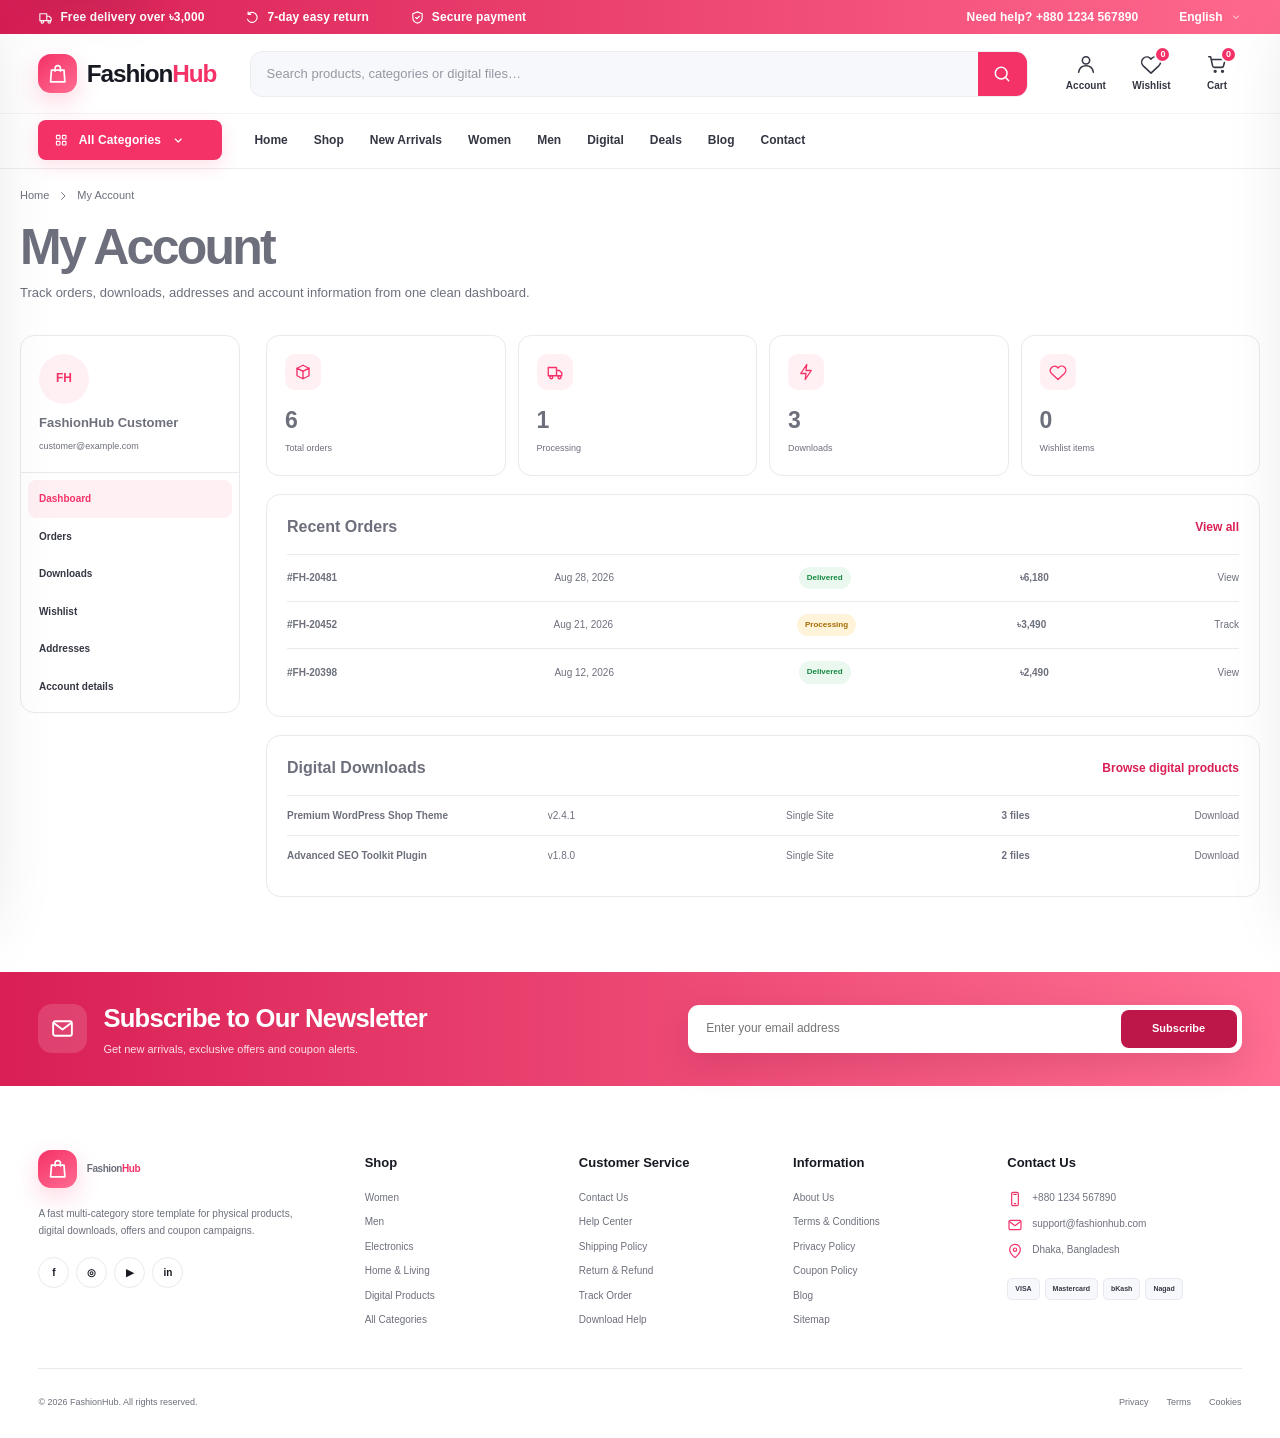
==== commit ddbcd0a6: "Load shared reference category menu on account page" ====
--- a/account.html
+++ b/account.html
@@ -1 +1 @@
-<!doctype html><html lang="en"><head><meta charset="utf-8"><meta name="viewport" content="width=device-width,initial-scale=1,viewport-fit=cover"><meta name="theme-color" content="#f43268"><meta name="description" content="Manage FashionHub orders, downloads and account details."><title>My Account — FashionHub</title><link rel="stylesheet" href="assets/css/app.css"><link rel="stylesheet" href="assets/css/pages.css"></head><body data-page="account"><main class="page-main" id="main-content"><div class="page-loading" id="pageRoot">Loading…</div></main><script src="data/home-data.js"></script><script src="assets/js/pages.js" defer></script></body></html>
+<!doctype html><html lang="en"><head><meta charset="utf-8"><meta name="viewport" content="width=device-width,initial-scale=1,viewport-fit=cover"><meta name="theme-color" content="#f43268"><meta name="description" content="Manage FashionHub orders, downloads and account details."><title>My Account — FashionHub</title><link rel="stylesheet" href="assets/css/app.css"><link rel="stylesheet" href="assets/css/pages.css"></head><body data-page="account"><main class="page-main" id="main-content"><div class="page-loading" id="pageRoot">Loading…</div></main><script src="assets/js/config.js"></script><script src="data/home-data.js"></script><script src="assets/js/pages.js" defer></script></body></html>
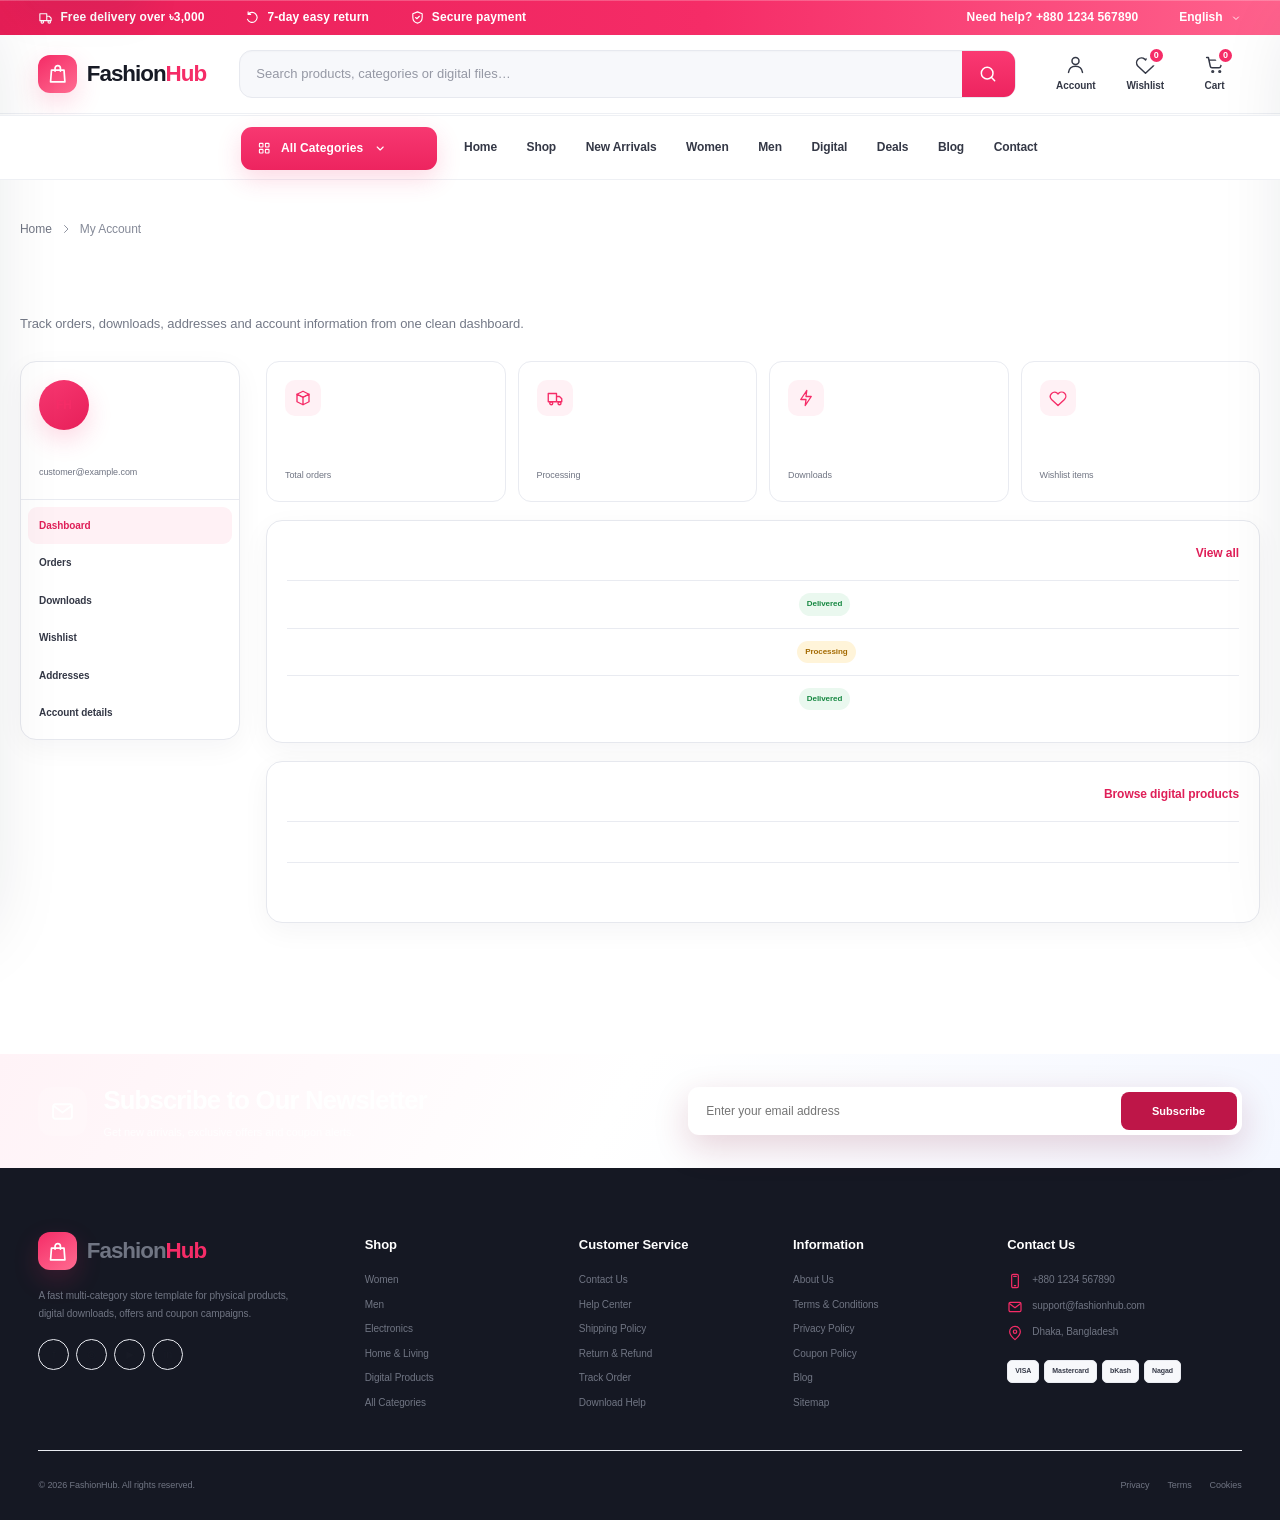
==== commit bc4f796a: "Stabilize account first paint and load premium CSS early" ====
--- a/account.html
+++ b/account.html
@@ -1 +1 @@
-<!doctype html><html lang="en"><head><meta charset="utf-8"><meta name="viewport" content="width=device-width,initial-scale=1,viewport-fit=cover"><meta name="theme-color" content="#f43268"><meta name="description" content="Manage FashionHub orders, downloads and account details."><title>My Account — FashionHub</title><link rel="stylesheet" href="assets/css/app.css"><link rel="stylesheet" href="assets/css/pages.css"></head><body data-page="account"><main class="page-main" id="main-content"><div class="page-loading" id="pageRoot">Loading…</div></main><script src="assets/js/config.js"></script><script src="data/home-data.js"></script><script src="assets/js/pages.js" defer></script></body></html>+<!doctype html><html lang="en"><head><meta charset="utf-8"><meta name="viewport" content="width=device-width,initial-scale=1,viewport-fit=cover"><meta name="theme-color" content="#f52c67"><meta name="description" content="Manage your FashionHub account, orders, downloads and saved products."><title>My Account — FashionHub</title><link rel="icon" type="image/svg+xml" href="assets/images/favicon.svg"><link rel="preload" href="data/home-data.js" as="script"><link rel="preload" href="assets/js/pages.js" as="script"><link rel="stylesheet" href="assets/css/app.css"><link rel="stylesheet" href="assets/css/pages.css"><link rel="stylesheet" href="assets/css/nav-fix.css"><link rel="stylesheet" href="assets/css/sticky-header.css"><link rel="stylesheet" href="assets/css/desktop-category-slider.css"><link rel="stylesheet" href="assets/css/premium.css"></head><body data-page="account"><main class="page-main" id="main-content"><div class="page-loading" id="pageRoot" aria-live="polite"></div></main><script src="assets/js/config.js"></script><script src="data/home-data.js"></script><script src="assets/js/pages.js"></script><script src="assets/js/category-hover.js"></script></body></html>
--- a/assets/css/nav-fix.css
+++ b/assets/css/nav-fix.css
@@ -0,0 +1,324 @@
+/* FashionHub navigation + interaction polish */
+
+/* Global list reset requested for the full storefront. */
+ul,ol{list-style:none!important}
+
+/* Slower, softer hover motion. Dense text links use a smaller scale so they never collide. */
+a,button,.product-card,.campaign-card,.blog-card,.review-card,.trust-strip article,.exclusive-feature,.category-card,.department-card{
+  transition:transform .55s cubic-bezier(.2,.7,.2,1),box-shadow .55s cubic-bezier(.2,.7,.2,1),background-color .45s ease,color .45s ease,border-color .45s ease,opacity .45s ease!important;
+  transform-origin:center;
+}
+@media (hover:hover) and (pointer:fine){
+  button:hover,.primary-button:hover,.secondary-button:hover,.header-action:hover,.campaign-card:hover,.product-card:hover,.blog-card:hover,.review-card:hover,.trust-strip article:hover,.exclusive-feature:hover,.category-card:hover,.department-card:hover{
+    transform:scale(1.04);
+  }
+  a:not(.brand):not(.skip-link):not(.campaign-card):not(.product-card):hover{
+    transform:scale(1.02);
+  }
+}
+
+/* Whole-page scroll reveal. JS only adds these classes when motion is allowed. */
+html.motion-ready .scroll-reveal{
+  opacity:.72;
+  transform:translateY(16px) scale(.985);
+  transition:opacity .85s cubic-bezier(.2,.7,.2,1),transform .85s cubic-bezier(.2,.7,.2,1)!important;
+  transition-delay:var(--reveal-delay,0ms)!important;
+  will-change:transform,opacity;
+}
+html.motion-ready .scroll-reveal.is-revealed{opacity:1;transform:translateY(0) scale(1)}
+
+@media (min-width:981px){
+  /* Only the lower navigation bar becomes sticky. The upper logo/search header scrolls away. */
+  .site-header{position:relative!important;top:auto!important;z-index:80;overflow:visible;background:#fff}
+  .header-main{position:relative;grid-template-columns:auto minmax(320px,1fr) auto;gap:clamp(18px,2.6vw,38px);overflow:visible}
+
+  .primary-nav-wrap{
+    position:sticky!important;
+    top:0;
+    z-index:180;
+    min-height:54px;
+    overflow:visible;
+    background:rgba(255,255,255,.97);
+    border-top:1px solid #f3f3f6;
+    border-bottom:1px solid rgba(233,233,239,.9);
+    backdrop-filter:saturate(170%) blur(16px);
+    transition:box-shadow .6s cubic-bezier(.2,.7,.2,1),background-color .6s ease,border-color .6s ease,transform .6s cubic-bezier(.2,.7,.2,1);
+  }
+  .primary-nav-wrap.is-stuck{
+    background:rgba(255,255,255,.92);
+    border-color:rgba(225,226,234,.82);
+    box-shadow:0 14px 36px rgba(24,28,40,.11);
+    animation:fh-nav-settle .62s cubic-bezier(.2,.7,.2,1) both;
+  }
+  @keyframes fh-nav-settle{from{transform:translateY(-8px);opacity:.9}to{transform:translateY(0);opacity:1}}
+
+  .primary-nav{
+    min-height:54px;
+    display:flex;
+    align-items:center;
+    justify-content:flex-start;
+    gap:clamp(18px,2.2vw,34px);
+    padding-left:0!important;
+  }
+  .primary-nav>ul{display:flex;align-items:center;justify-content:flex-start;gap:clamp(18px,2.2vw,34px)}
+  .primary-nav a{min-height:54px}
+
+  /* All Categories now physically lives inside the sticky nav row. */
+  .primary-nav>.category-launcher{
+    position:relative!important;
+    left:auto!important;
+    top:auto!important;
+    z-index:190;
+    flex:0 0 auto;
+    height:40px;
+    display:flex;
+    align-items:center;
+  }
+  .header-main>.category-launcher{position:absolute;left:0;top:calc(100% + 7px);z-index:150;height:40px;display:flex;align-items:center}
+  .category-launcher__button{
+    height:40px;
+    min-width:196px;
+    padding:0 16px;
+    border-radius:8px;
+    font-size:12px;
+    letter-spacing:.01em;
+    box-shadow:0 6px 18px rgba(244,50,104,.15);
+  }
+  .category-launcher__button:hover{box-shadow:0 12px 28px rgba(244,50,104,.22)}
+  .category-launcher__button .chevron{transition:transform .5s cubic-bezier(.2,.7,.2,1)}
+  .category-launcher.is-open .category-launcher__button .chevron{transform:rotate(180deg)}
+
+  /* Main category dropdown rail. */
+  .category-mega{
+    top:calc(100% + 7px);
+    left:0;
+    width:286px;
+    min-height:460px;
+    max-height:min(640px,76vh);
+    padding:8px;
+    overflow:visible;
+    background:#fff;
+    border:1px solid var(--line);
+    border-radius:0 0 12px 12px;
+    box-shadow:0 22px 52px rgba(18,22,35,.15);
+    opacity:0;
+    visibility:hidden;
+    pointer-events:none;
+    transform:translateY(-14px) scale(.985);
+    transform-origin:top left;
+    transition:opacity .28s ease,transform .52s cubic-bezier(.2,.7,.2,1),visibility 0s linear .52s;
+  }
+  .category-launcher.is-open .category-mega,.category-mega.is-open{
+    opacity:1;
+    visibility:visible;
+    pointer-events:auto;
+    transform:translateY(0) scale(1);
+    transition-delay:0s;
+  }
+  .category-mega>ul{margin:0;padding:0;list-style:none;max-height:none;overflow:visible!important}
+  .category-mega>ul>li{position:static}
+  .category-mega>ul>li>a{
+    min-height:44px;
+    padding:8px 11px;
+    border-radius:7px;
+    gap:10px;
+    font-size:12px;
+    font-weight:800;
+  }
+  .category-mega>ul>li>a>svg:last-child{margin-left:auto;width:12px;height:12px}
+  .category-mega .menu-icon{width:30px;height:30px;border-radius:7px}
+
+  /* Homepage nested mega panel. */
+  .category-mega>ul>li>ul{
+    position:absolute!important;
+    left:calc(100% + 1px)!important;
+    top:-1px!important;
+    z-index:10;
+    width:clamp(760px,64vw,1020px)!important;
+    min-height:460px;
+    max-height:min(640px,76vh);
+    padding:24px 28px 28px!important;
+    overflow:auto!important;
+    display:grid!important;
+    grid-template-columns:repeat(4,minmax(145px,1fr))!important;
+    align-content:start;
+    gap:18px 22px!important;
+    background:#fff;
+    border:1px solid var(--line)!important;
+    border-left:0!important;
+    border-radius:0 0 12px 0!important;
+    box-shadow:18px 20px 46px rgba(18,22,35,.13)!important;
+    opacity:0;
+    visibility:hidden;
+    pointer-events:none;
+    transform:translateX(-10px) scale(.99);
+    transform-origin:left top;
+    transition:opacity .24s ease,transform .46s cubic-bezier(.2,.7,.2,1),visibility 0s linear .46s;
+  }
+  .category-mega>ul>li:hover>ul,.category-mega>ul>li:focus-within>ul{
+    opacity:1!important;
+    visibility:visible!important;
+    pointer-events:auto!important;
+    transform:translateX(0) scale(1)!important;
+    transition-delay:0s;
+  }
+  .category-mega>ul>li>ul>li{
+    min-width:0;
+    padding:13px 14px 12px;
+    border:1px solid #efeff4;
+    border-radius:11px;
+    background:#fff;
+    break-inside:avoid;
+  }
+  .category-mega>ul>li>ul>li>a{
+    min-height:auto;
+    margin:0 0 8px;
+    padding:0 0 8px;
+    border-radius:0;
+    border-bottom:1px solid #eeeef3;
+    background:transparent!important;
+    color:var(--ink);
+    font-size:13px;
+    font-weight:900;
+    line-height:1.3;
+    transform-origin:left center;
+  }
+  .category-mega>ul>li>ul>li>a:hover{color:var(--accent);transform:scale(1.02)}
+  .category-mega>ul>li>ul>li>ul{
+    position:static!important;
+    width:auto!important;
+    min-height:0!important;
+    max-height:none!important;
+    padding:0!important;
+    overflow:visible!important;
+    display:block!important;
+    background:transparent!important;
+    border:0!important;
+    border-radius:0!important;
+    box-shadow:none!important;
+    opacity:1!important;
+    visibility:visible!important;
+    pointer-events:auto!important;
+    transform:none!important;
+  }
+  .category-mega>ul>li>ul>li>ul>li>a{
+    min-height:28px;
+    padding:4px 0;
+    border-radius:0;
+    background:transparent!important;
+    color:var(--muted);
+    font-size:12px;
+    font-weight:600;
+    line-height:1.25;
+    white-space:normal;
+    transform-origin:left center;
+  }
+  .category-mega>ul>li>ul>li>ul>li>a:hover{color:var(--accent);transform:translateX(3px) scale(1.015)}
+
+  /* Very long model groups become wider/multi-column instead of one endless vertical list. */
+  .category-mega>ul>li>ul>li:has(>ul>li:nth-child(13)){grid-column:span 2}
+  .category-mega>ul>li>ul>li:has(>ul>li:nth-child(13))>ul{columns:2;column-gap:22px}
+  .category-mega>ul>li>ul>li:has(>ul>li:nth-child(28)){grid-column:span 4}
+  .category-mega>ul>li>ul>li:has(>ul>li:nth-child(28))>ul{columns:3;column-gap:24px}
+
+  /* Secondary pages: stable left parent rail + roomy right child panel. */
+  .category-mega:has(.category-mega__list){
+    width:min(1120px,calc(100vw - 48px));
+    min-height:500px;
+    max-height:min(680px,80vh);
+    padding:0;
+    display:grid;
+    grid-template-columns:270px minmax(0,1fr);
+    overflow:hidden;
+  }
+  .category-mega__list{
+    padding:10px;
+    overflow:auto;
+    border-right:1px solid var(--line);
+    background:linear-gradient(180deg,#fff,#fbfbfd);
+    scrollbar-width:thin;
+  }
+  .category-mega__item{
+    width:100%;
+    min-height:44px;
+    padding:8px 10px;
+    border:0;
+    border-radius:8px;
+    background:transparent;
+    display:flex;
+    align-items:center;
+    justify-content:space-between;
+    gap:10px;
+    color:var(--ink-soft);
+    font-size:12px;
+    font-weight:800;
+    text-align:left;
+    cursor:pointer;
+    transform-origin:left center;
+  }
+  .category-mega__item span{display:flex;align-items:center;gap:9px}.category-mega__item svg{width:16px;height:16px}
+  .category-mega__item:hover,.category-mega__item.is-active{background:var(--accent-soft);color:var(--accent-strong);transform:translateX(3px) scale(1.015)}
+  .category-mega__details{
+    min-width:0;
+    padding:20px 24px 28px;
+    overflow:auto;
+    background:#fff;
+    scrollbar-width:thin;
+  }
+  .category-mega__heading{
+    position:sticky;
+    top:-20px;
+    z-index:3;
+    display:flex;
+    align-items:center;
+    justify-content:space-between;
+    gap:20px;
+    padding:17px 0 14px;
+    margin:-4px 0 18px;
+    border-bottom:1px solid var(--line);
+    background:rgba(255,255,255,.97);
+    backdrop-filter:blur(10px);
+  }
+  .category-mega__heading>span{font-size:18px;font-weight:900}.category-mega__heading a{display:flex;align-items:center;gap:6px;color:var(--accent);font-size:11px;font-weight:850}
+  .category-mega__columns{display:grid;grid-template-columns:repeat(4,minmax(130px,1fr));gap:16px;align-content:start}
+  .category-mega__columns section{
+    min-width:0;
+    padding:13px 14px 12px;
+    border:1px solid #efeff4;
+    border-radius:11px;
+    background:linear-gradient(180deg,#fff,#fdfdff);
+    box-shadow:0 5px 14px rgba(30,34,48,.035);
+  }
+  .category-mega__columns section.is-long{grid-column:span 2;display:grid;grid-template-columns:repeat(2,minmax(0,1fr));column-gap:20px}
+  .category-mega__columns section.is-very-long{grid-column:span 4;display:grid;grid-template-columns:repeat(3,minmax(0,1fr));column-gap:22px}
+  .category-mega__columns section.is-long h3,.category-mega__columns section.is-very-long h3{grid-column:1/-1}
+  .category-mega__columns h3{margin:0 0 8px;padding-bottom:8px;border-bottom:1px solid #eeeef3;font-size:13px;line-height:1.25}
+  .category-mega__columns a{display:block;min-height:27px;padding:4px 0;color:var(--muted);font-size:12px;font-weight:600;line-height:1.25;transform-origin:left center}
+  .category-mega__columns a:hover{color:var(--accent);transform:translateX(3px) scale(1.015)}
+
+  .primary-nav ul ul{z-index:130}
+}
+
+@media (min-width:981px) and (max-width:1280px){
+  .primary-nav{gap:20px}
+  .category-launcher__button{min-width:184px}
+  .category-mega{width:270px}
+  .category-mega>ul>li>ul{width:min(780px,calc(100vw - 310px))!important;grid-template-columns:repeat(3,minmax(145px,1fr))!important}
+  .category-mega>ul>li>ul>li:has(>ul>li:nth-child(28)){grid-column:span 3}
+  .category-mega:has(.category-mega__list){grid-template-columns:250px minmax(0,1fr)}
+  .category-mega__columns{grid-template-columns:repeat(3,minmax(130px,1fr))}
+  .category-mega__columns section.is-very-long{grid-column:span 3}
+}
+
+@media (min-width:981px) and (max-width:1080px){
+  .primary-nav{gap:15px}
+  .category-mega>ul>li>ul{grid-template-columns:repeat(2,minmax(160px,1fr))!important}
+  .category-mega>ul>li>ul>li:has(>ul>li:nth-child(28)){grid-column:span 2}
+  .category-mega__columns{grid-template-columns:repeat(2,minmax(150px,1fr))}
+  .category-mega__columns section.is-long,.category-mega__columns section.is-very-long{grid-column:span 2;grid-template-columns:repeat(2,minmax(0,1fr))}
+}
+
+@media (prefers-reduced-motion:reduce){
+  *,*::before,*::after{scroll-behavior:auto!important;transition-duration:.01ms!important;animation-duration:.01ms!important;animation-iteration-count:1!important}
+  html.motion-ready .scroll-reveal{opacity:1!important;transform:none!important}
+}
--- a/assets/css/sticky-header.css
+++ b/assets/css/sticky-header.css
@@ -0,0 +1,152 @@
+/* FashionHub fixed navigation row only */
+
+/* The logo/search/account header scrolls away normally. */
+.site-header{
+  position:relative!important;
+  top:auto!important;
+  z-index:80!important;
+  overflow:visible!important;
+  background:#fff!important;
+  box-shadow:none!important;
+  backdrop-filter:none!important;
+  -webkit-backdrop-filter:none!important;
+}
+
+/* Marker used by JS to know when the menu row has reached the viewport top. */
+.nav-sticky-sentinel{
+  display:block;
+  width:100%;
+  height:1px;
+  margin:0;
+  padding:0;
+  pointer-events:none;
+}
+
+@media (min-width:981px){
+  /*
+   * Do not rely on position:sticky here. The storefront sets horizontal
+   * overflow rules on html/body, which can make sticky positioning unreliable
+   * in some browsers. JS adds .is-stuck and this row then becomes fixed.
+   */
+  .primary-nav-wrap{
+    position:relative!important;
+    top:auto!important;
+    left:auto!important;
+    right:auto!important;
+    z-index:220!important;
+    width:100%;
+    height:65px;
+    min-height:65px;
+    overflow:visible!important;
+    background:rgba(255,255,255,.975)!important;
+    border-top:1px solid rgba(243,243,246,.96)!important;
+    border-bottom:1px solid rgba(232,233,239,.92)!important;
+    box-shadow:0 0 0 rgba(23,27,40,0);
+    backdrop-filter:saturate(165%) blur(12px);
+    -webkit-backdrop-filter:saturate(165%) blur(12px);
+    transform:translateZ(0);
+    transition:
+      background-color .72s cubic-bezier(.2,.7,.2,1),
+      box-shadow .72s cubic-bezier(.2,.7,.2,1),
+      border-color .72s cubic-bezier(.2,.7,.2,1),
+      backdrop-filter .72s cubic-bezier(.2,.7,.2,1)!important;
+  }
+
+  /* Fixed state: only the row of menu items remains visible. */
+  .primary-nav-wrap.is-stuck{
+    position:fixed!important;
+    top:0!important;
+    left:0!important;
+    right:0!important;
+    width:100%!important;
+    height:65px;
+    min-height:65px;
+    z-index:9999!important;
+    background:rgba(255,255,255,.93)!important;
+    border-top-color:transparent!important;
+    border-bottom-color:rgba(220,222,231,.9)!important;
+    box-shadow:0 14px 38px rgba(24,28,40,.12);
+    backdrop-filter:saturate(185%) blur(20px);
+    -webkit-backdrop-filter:saturate(185%) blur(20px);
+    animation:fh-nav-arrive .68s cubic-bezier(.2,.7,.2,1) both;
+  }
+
+  @keyframes fh-nav-arrive{
+    from{opacity:.84;transform:translateY(-10px)}
+    to{opacity:1;transform:translateY(0)}
+  }
+
+  /* Center the complete nav content as one group inside the shell. */
+  .primary-nav{
+    width:var(--shell)!important;
+    height:65px;
+    min-height:65px;
+    margin-inline:auto!important;
+    padding-inline:0!important;
+    display:flex!important;
+    align-items:center!important;
+    justify-content:center!important;
+    gap:clamp(18px,2.2vw,34px)!important;
+    transition:gap .72s cubic-bezier(.2,.7,.2,1)!important;
+  }
+
+  .primary-nav>ul{
+    display:flex!important;
+    align-items:center!important;
+    justify-content:center!important;
+    gap:clamp(18px,2.2vw,34px)!important;
+    margin:0!important;
+    padding:0!important;
+  }
+
+  .primary-nav a{
+    height:65px;
+    min-height:65px;
+    display:flex;
+    align-items:center;
+    transition:color .45s ease,border-color .45s ease,transform .55s cubic-bezier(.2,.7,.2,1)!important;
+  }
+
+  .primary-nav>.category-launcher{
+    position:relative!important;
+    left:auto!important;
+    top:auto!important;
+    z-index:10010!important;
+    flex:0 0 auto;
+    height:65px;
+    display:flex;
+    align-items:center;
+  }
+
+  .category-launcher__button{
+    height:42px!important;
+    transition:transform .55s cubic-bezier(.2,.7,.2,1),box-shadow .55s ease,background-color .45s ease!important;
+  }
+
+  .primary-nav-wrap.is-stuck .category-launcher__button{
+    height:42px!important;
+    box-shadow:0 8px 22px rgba(244,50,104,.18);
+  }
+
+  /* Keep dropdowns and mega menus above all page content. */
+  .primary-nav-wrap.is-stuck .category-launcher,
+  .primary-nav-wrap.is-stuck .category-mega,
+  .primary-nav-wrap.is-stuck .primary-nav ul ul{
+    z-index:10020!important;
+  }
+}
+
+/* Mobile has no desktop menu row, so the mobile header scrolls normally. */
+@media (max-width:980px){
+  .site-header{position:relative!important;top:auto!important}
+}
+
+@media (prefers-reduced-motion:reduce){
+  .primary-nav-wrap,
+  .primary-nav,
+  .primary-nav a,
+  .category-launcher__button{
+    transition:none!important;
+    animation:none!important;
+  }
+}
--- a/assets/css/desktop-category-slider.css
+++ b/assets/css/desktop-category-slider.css
@@ -0,0 +1,284 @@
+/* FashionHub premium desktop category slider */
+@media (min-width:981px){
+  /*
+   * Secondary pages define .category-mega.is-open as a 2-column grid.
+   * The slider owns its own internal grid, so the outer dropdown must be one block.
+   */
+  .category-mega.fh-category-slider{
+    --fh-cat-shift-x:0px;
+    position:absolute!important;
+    top:calc(100% + 10px)!important;
+    left:0!important;
+    display:block!important;
+    grid-template-columns:none!important;
+    width:min(1020px,calc(100vw - 32px))!important;
+    height:min(560px,calc(100vh - 118px))!important;
+    min-height:500px!important;
+    max-height:none!important;
+    padding:0!important;
+    overflow:hidden!important;
+    border:1px solid rgba(224,226,234,.96)!important;
+    border-radius:18px!important;
+    background:#fff!important;
+    box-shadow:0 30px 80px rgba(22,27,38,.18),0 8px 26px rgba(22,27,38,.07)!important;
+    opacity:0!important;
+    visibility:hidden!important;
+    pointer-events:none!important;
+    transform:translate3d(var(--fh-cat-shift-x),-10px,0) scale(.992)!important;
+    transform-origin:top left!important;
+    transition:opacity .24s ease,transform .48s cubic-bezier(.16,1,.3,1),visibility 0s linear .48s!important;
+    isolation:isolate;
+  }
+
+  .category-launcher.is-open .category-mega.fh-category-slider,
+  .category-mega.fh-category-slider.is-open{
+    opacity:1!important;
+    visibility:visible!important;
+    pointer-events:auto!important;
+    transform:translate3d(var(--fh-cat-shift-x),0,0) scale(1)!important;
+    transition-delay:0s!important;
+  }
+
+  .fh-cat-shell{
+    width:100%!important;
+    height:100%!important;
+    min-width:0;
+    display:grid!important;
+    grid-template-rows:72px minmax(0,1fr)!important;
+    background:#fff;
+  }
+
+  .fh-cat-topbar{
+    min-width:0;
+    display:grid;
+    grid-template-columns:minmax(190px,1fr) minmax(320px,430px);
+    align-items:center;
+    gap:24px;
+    padding:12px 18px 12px 22px;
+    border-bottom:1px solid #ececf2;
+    background:rgba(255,255,255,.985);
+  }
+
+  .fh-cat-title{min-width:0;display:grid;gap:2px}
+  .fh-cat-title strong{font-size:15px;line-height:1.2;font-weight:900;color:var(--ink);letter-spacing:-.018em}
+  .fh-cat-title span{font-size:11px;line-height:1.35;font-weight:600;color:var(--muted)}
+
+  .fh-cat-search{
+    width:100%!important;
+    min-width:0;
+    height:44px;
+    display:flex!important;
+    align-items:center;
+    gap:10px;
+    padding:0 10px 0 13px;
+    border:1px solid #e4e5ec;
+    border-radius:12px;
+    background:#f7f8fb;
+    color:var(--muted);
+    box-shadow:inset 0 1px 1px rgba(20,24,35,.025);
+    transition:border-color .28s ease,box-shadow .28s ease,background-color .28s ease;
+  }
+  .fh-cat-search:focus-within{background:#fff;border-color:rgba(244,50,104,.42);box-shadow:0 0 0 4px rgba(244,50,104,.075)}
+  .fh-cat-search svg{width:17px;height:17px;flex:0 0 auto}
+  .fh-cat-search input{
+    flex:1 1 auto!important;
+    width:1px!important;
+    min-width:0!important;
+    height:100%;
+    padding:0!important;
+    border:0!important;
+    outline:0!important;
+    background:transparent!important;
+    color:var(--ink)!important;
+    font:inherit!important;
+    font-size:12px!important;
+    font-weight:650!important;
+  }
+  .fh-cat-search input::placeholder{color:#9a9da7;font-weight:550}
+
+  .fh-cat-body{
+    width:100%!important;
+    min-width:0;
+    min-height:0;
+    display:grid!important;
+    grid-template-columns:248px minmax(0,1fr)!important;
+    background:#fff;
+  }
+
+  .fh-cat-rail{
+    min-width:0;
+    min-height:0;
+    padding:11px 9px 13px 11px;
+    overflow:auto;
+    border-right:1px solid #ececf2;
+    background:linear-gradient(180deg,#fafafd 0%,#f7f8fb 100%);
+    scrollbar-width:thin;
+    scrollbar-color:#d7d9e1 transparent;
+  }
+
+  .fh-cat-parent{
+    position:relative;
+    width:100%;
+    min-height:49px;
+    display:grid;
+    grid-template-columns:34px minmax(0,1fr) 14px;
+    align-items:center;
+    gap:10px;
+    padding:7px 9px;
+    border:1px solid transparent;
+    border-radius:11px;
+    background:transparent;
+    color:var(--ink-soft);
+    text-align:left;
+    cursor:pointer;
+    transform:none!important;
+    transition:background-color .25s ease,color .25s ease,border-color .25s ease,box-shadow .3s ease!important;
+  }
+  .fh-cat-parent+.fh-cat-parent{margin-top:3px}
+  .fh-cat-parent:hover{background:rgba(255,255,255,.82);border-color:#ececf2;color:var(--accent-strong)}
+  .fh-cat-parent.is-active{background:#fff;border-color:#e8e9ef;color:var(--accent-strong);box-shadow:0 8px 24px rgba(31,35,48,.075)}
+  .fh-cat-parent.is-active::before{content:"";position:absolute;left:-1px;top:12px;width:3px;height:25px;border-radius:0 5px 5px 0;background:var(--accent)}
+
+  .fh-cat-parent__icon{width:32px;height:32px;display:grid;place-items:center;border-radius:9px;background:#fff;color:var(--accent);box-shadow:inset 0 0 0 1px #ececf2}
+  .fh-cat-parent.is-active .fh-cat-parent__icon{background:var(--accent-soft);box-shadow:inset 0 0 0 1px rgba(244,50,104,.08)}
+  .fh-cat-parent__icon svg{width:16px;height:16px}
+  .fh-cat-parent__copy{min-width:0;display:grid;gap:1px}
+  .fh-cat-parent__copy strong{overflow:hidden;text-overflow:ellipsis;white-space:nowrap;font-size:11.5px;line-height:1.25;font-weight:850}
+  .fh-cat-parent__copy small{font-size:9.5px;line-height:1.25;font-weight:600;color:var(--muted-2)}
+  .fh-cat-parent>svg{width:12px;height:12px;color:#a4a7b1;transition:transform .25s ease,color .25s ease}
+  .fh-cat-parent.is-active>svg{color:var(--accent);transform:translateX(2px)}
+
+  .fh-cat-stage{position:relative!important;min-width:0!important;min-height:0!important;overflow:hidden!important;background:#fff!important}
+  .fh-cat-track{position:relative!important;width:100%!important;height:100%!important;display:block!important;transform:none!important;transition:none!important;overflow:hidden!important}
+
+  .fh-cat-page{
+    position:absolute!important;
+    inset:0!important;
+    width:100%!important;
+    height:100%!important;
+    min-width:0!important;
+    padding:22px 24px 25px!important;
+    overflow:auto!important;
+    background:#fff!important;
+    scrollbar-width:thin;
+    scrollbar-color:#d7d9e1 transparent;
+    transition:transform .48s cubic-bezier(.16,1,.3,1),opacity .32s ease!important;
+    will-change:transform,opacity;
+  }
+  .fh-cat-page--groups{z-index:2;transform:translate3d(0,0,0);opacity:1}
+  .fh-cat-page--models{z-index:3;transform:translate3d(100%,0,0);opacity:.7}
+  .fh-cat-track.is-detail .fh-cat-page--groups{transform:translate3d(-18%,0,0);opacity:0;pointer-events:none}
+  .fh-cat-track.is-detail .fh-cat-page--models{transform:translate3d(0,0,0);opacity:1}
+
+  .fh-cat-pagehead{display:flex;align-items:center;justify-content:space-between;gap:20px;padding:0 0 16px;margin:0 0 17px;border-bottom:1px solid #eeeef3}
+  .fh-cat-pagehead h3{margin:0 0 4px;font-size:19px;line-height:1.15;font-weight:900;letter-spacing:-.028em;color:var(--ink)}
+  .fh-cat-pagehead p{margin:0;font-size:10.5px;line-height:1.35;font-weight:620;color:var(--muted)}
+
+  .fh-cat-viewall,.fh-cat-clear,.fh-cat-back{
+    flex:0 0 auto;
+    min-height:36px;
+    display:inline-flex;
+    align-items:center;
+    justify-content:center;
+    gap:7px;
+    padding:0 11px;
+    border:1px solid #e6e7ed;
+    border-radius:9px;
+    background:#fff;
+    color:var(--ink-soft);
+    font-size:10px;
+    font-weight:850;
+    cursor:pointer;
+    transform:none!important;
+    transition:background-color .25s ease,color .25s ease,border-color .25s ease,box-shadow .25s ease!important;
+  }
+  .fh-cat-viewall:hover,.fh-cat-clear:hover,.fh-cat-back:hover{background:var(--accent-soft);border-color:rgba(244,50,104,.2);color:var(--accent-strong);box-shadow:0 6px 18px rgba(244,50,104,.08)}
+  .fh-cat-viewall svg,.fh-cat-back svg{width:13px;height:13px}
+
+  .fh-cat-groups{display:grid;grid-template-columns:repeat(3,minmax(0,1fr));gap:10px}
+  .fh-cat-group{
+    min-height:66px;
+    display:flex;
+    align-items:center;
+    justify-content:space-between;
+    gap:13px;
+    padding:12px 13px;
+    border:1px solid #ececf2;
+    border-radius:11px;
+    background:#fff;
+    color:var(--ink-soft);
+    text-align:left;
+    cursor:pointer;
+    box-shadow:0 3px 10px rgba(29,33,46,.025);
+    transform:none!important;
+    transition:border-color .25s ease,box-shadow .3s ease,background-color .25s ease!important;
+  }
+  .fh-cat-group:hover{border-color:rgba(244,50,104,.22);background:#fffafd;box-shadow:0 10px 24px rgba(29,33,46,.07)}
+  .fh-cat-group span{min-width:0;display:grid;gap:3px}
+  .fh-cat-group strong{font-size:11.5px;line-height:1.25;font-weight:850;color:var(--ink)}
+  .fh-cat-group small{font-size:9.5px;line-height:1.2;font-weight:620;color:var(--muted)}
+  .fh-cat-group>svg{width:13px;height:13px;color:var(--accent);flex:0 0 auto;transition:transform .25s ease}
+  .fh-cat-group:hover>svg{transform:translateX(3px)}
+  .fh-cat-group--link{text-decoration:none}
+
+  .fh-cat-pagehead--detail{justify-content:flex-start;gap:14px}
+  .fh-cat-back{min-width:0}
+  .fh-cat-detail-title{padding-left:14px;border-left:1px solid #ececf2}
+  .fh-cat-models{display:grid;grid-template-columns:repeat(3,minmax(0,1fr));gap:8px 10px}
+  .fh-cat-model{
+    min-height:42px;
+    display:flex;
+    align-items:center;
+    justify-content:space-between;
+    gap:10px;
+    padding:9px 11px;
+    border:1px solid #f0f0f4;
+    border-radius:9px;
+    background:#fafafd;
+    color:var(--ink-soft);
+    font-size:10.5px;
+    font-weight:700;
+    line-height:1.25;
+    transform:none!important;
+    transition:background-color .25s ease,color .25s ease,border-color .25s ease,box-shadow .25s ease!important;
+  }
+  .fh-cat-model:hover{background:var(--accent-soft);border-color:rgba(244,50,104,.13);color:var(--accent-strong);box-shadow:0 5px 15px rgba(244,50,104,.06)}
+  .fh-cat-model svg{width:11px;height:11px;flex:0 0 auto;opacity:.65}
+
+  .fh-cat-results{display:grid;grid-template-columns:repeat(2,minmax(0,1fr));gap:9px}
+  .fh-cat-result{
+    min-height:58px;
+    display:flex;
+    align-items:center;
+    justify-content:space-between;
+    gap:12px;
+    padding:10px 12px;
+    border:1px solid #ececf2;
+    border-radius:10px;
+    background:#fff;
+    transform:none!important;
+    transition:border-color .25s ease,box-shadow .3s ease,background-color .25s ease!important;
+  }
+  .fh-cat-result:hover{border-color:rgba(244,50,104,.2);background:#fffafd;box-shadow:0 8px 20px rgba(31,34,46,.065)}
+  .fh-cat-result span{min-width:0;display:grid;gap:3px}
+  .fh-cat-result strong{font-size:10.5px;font-weight:850;color:var(--ink)}
+  .fh-cat-result small{overflow:hidden;text-overflow:ellipsis;white-space:nowrap;font-size:9px;font-weight:620;color:var(--muted)}
+  .fh-cat-result>svg{width:11px;height:11px;color:var(--accent);flex:0 0 auto}
+
+  .fh-cat-empty{height:calc(100% - 75px);min-height:220px;display:grid;place-items:center;align-content:center;text-align:center;padding:28px;color:var(--muted)}
+  .fh-cat-empty>div{width:46px;height:46px;display:grid;place-items:center;margin-bottom:11px;border-radius:13px;background:var(--accent-soft);color:var(--accent)}
+  .fh-cat-empty svg{width:21px;height:21px}
+  .fh-cat-empty h4{margin:0 0 5px;color:var(--ink);font-size:13px}
+  .fh-cat-empty p{margin:0;max-width:320px;font-size:10.5px;line-height:1.55}
+}
+
+@media (min-width:981px) and (max-width:1180px){
+  .category-mega.fh-category-slider{width:calc(100vw - 24px)!important;height:min(550px,calc(100vh - 108px))!important}
+  .fh-cat-topbar{grid-template-columns:minmax(170px,1fr) minmax(290px,390px)}
+  .fh-cat-body{grid-template-columns:225px minmax(0,1fr)!important}
+  .fh-cat-groups,.fh-cat-models{grid-template-columns:repeat(2,minmax(0,1fr))}
+}
+
+@media (prefers-reduced-motion:reduce){
+  .fh-cat-page,.category-mega.fh-category-slider,.fh-cat-parent,.fh-cat-group,.fh-cat-model,.fh-cat-result{transition:none!important;animation:none!important}
+}
--- a/assets/css/premium.css
+++ b/assets/css/premium.css
@@ -0,0 +1,188 @@
+/* FashionHub premium visual system + layout stability */
+:root{
+  --accent:#f52c67;
+  --accent-strong:#df1f58;
+  --accent-deep:#be1648;
+  --accent-soft:#fff1f5;
+  --accent-soft-2:#ffe4ec;
+  --ink:#171a25;
+  --ink-soft:#343846;
+  --muted:#707583;
+  --muted-2:#979baa;
+  --line:#e9ebf1;
+  --line-strong:#dde0e8;
+  --surface:#fff;
+  --surface-alt:#f7f8fb;
+  --shadow-sm:0 6px 20px rgba(24,28,40,.055);
+  --shadow-md:0 16px 44px rgba(24,28,40,.09);
+  --shadow-lg:0 28px 76px rgba(24,28,40,.14);
+  --radius-sm:10px;
+  --radius:15px;
+  --radius-lg:22px;
+}
+html{background:#fff}
+body{background:#fff;color:var(--ink);letter-spacing:-.005em}
+#heroSlider{min-height:clamp(330px,25vw,390px)}
+#categoryRail{min-height:112px}
+#popularRail,#newRail{min-height:336px}
+#flashRail{min-height:310px}
+#digitalGrid{min-height:284px}
+#exclusiveGrid{min-height:330px}
+#departmentShowcase{min-height:410px}
+#bestsellerColumns{min-height:360px}
+#reviewRail{min-height:190px}
+#blogGrid{min-height:330px}
+#socialGrid{min-height:138px}
+#mainCountdown,.mini-countdown{min-height:49px}
+body[data-page] .page-loading{min-height:72vh;color:transparent!important;background:#fff}
+.announcement{background:linear-gradient(90deg,#e91f58 0%,#f52c67 55%,#ff628d 100%);box-shadow:0 1px 0 rgba(255,255,255,.22) inset}
+.announcement__inner{min-height:35px}
+.site-header{background:#fff!important;border-bottom-color:#eef0f4!important}
+.header-main{height:78px!important}
+.brand{font-size:clamp(22px,1.75vw,28px)!important}
+.brand__mark{border-radius:12px!important;box-shadow:0 10px 26px rgba(245,44,103,.18)!important}
+.site-search{height:48px!important;border-radius:13px!important;background:#f7f8fb!important;border-color:#e7e9ef!important;box-shadow:inset 0 1px 2px rgba(19,24,36,.025)}
+.site-search:focus-within{background:#fff!important;border-color:rgba(245,44,103,.42)!important;box-shadow:0 0 0 4px rgba(245,44,103,.075)!important}
+.site-search>button{width:56px!important;background:linear-gradient(180deg,#fa3972,#ed245f)!important}
+.site-search>button:hover{background:linear-gradient(180deg,#ee2862,#d91e53)!important}
+.header-actions{gap:clamp(11px,1.2vw,18px)!important}
+.header-action{min-width:54px!important}
+.header-action svg{width:21px!important;height:21px!important}
+.header-action>span:last-child{font-size:10px!important;font-weight:800!important}
+.count-badge{box-shadow:0 0 0 2px #fff}
+.primary-nav-wrap{height:65px!important;min-height:65px!important;background:rgba(255,255,255,.98)!important;border-color:#eef0f4!important}
+.primary-nav-wrap.is-stuck{background:rgba(255,255,255,.94)!important;box-shadow:0 14px 34px rgba(22,27,39,.10)!important}
+.primary-nav{height:65px!important;min-height:65px!important;gap:clamp(16px,2vw,31px)!important}
+.primary-nav>ul{gap:clamp(16px,2vw,31px)!important}
+.primary-nav a{height:65px!important;min-height:65px!important;font-size:12px!important;font-weight:800!important;letter-spacing:-.01em}
+.primary-nav>ul>li>a{position:relative;border-bottom:0!important}
+.primary-nav>ul>li>a::after{content:"";position:absolute;left:50%;bottom:11px;width:0;height:2px;border-radius:99px;background:var(--accent);transform:translateX(-50%);transition:width .28s ease}
+.primary-nav>ul>li>a:hover::after,.primary-nav>ul>li.is-active>a::after{width:22px}
+.primary-nav>ul>li>a:hover,.primary-nav>ul>li.is-active>a{color:var(--accent-strong)!important}
+.category-launcher__button{height:43px!important;min-width:196px!important;border-radius:11px!important;background:linear-gradient(180deg,#f73871,#ed245f)!important;box-shadow:0 9px 24px rgba(245,44,103,.18)!important}
+.category-launcher__button:hover{background:linear-gradient(180deg,#ef2b65,#d91e53)!important;box-shadow:0 12px 30px rgba(245,44,103,.23)!important;transform:translateY(-1px)!important}
+.category-mega.fh-category-slider{border-radius:18px!important;border-color:#e6e8ee!important;box-shadow:0 30px 80px rgba(20,25,38,.16),0 8px 24px rgba(20,25,38,.06)!important}
+.fh-cat-topbar{background:#fff!important;border-bottom-color:#eceef3!important}
+.fh-cat-search{background:#f7f8fb!important;border-color:#e5e7ed!important}
+.fh-cat-search:focus-within{background:#fff!important;border-color:rgba(245,44,103,.4)!important;box-shadow:0 0 0 4px rgba(245,44,103,.07)!important}
+.fh-cat-rail{background:linear-gradient(180deg,#fbfbfd,#f7f8fb)!important;border-right-color:#eceef3!important}
+.fh-cat-parent{border-radius:11px!important}
+.fh-cat-parent:hover{background:#fff!important;border-color:#eceef3!important;color:var(--accent-strong)!important}
+.fh-cat-parent.is-active{background:#fff!important;border-color:#e6e8ee!important;color:var(--accent-strong)!important;box-shadow:0 8px 24px rgba(29,34,49,.07)!important}
+.fh-cat-parent.is-active::before{background:var(--accent)!important}
+.fh-cat-parent__icon{border-radius:9px!important}
+.fh-cat-group,.fh-cat-model,.fh-cat-result{border-color:#eaecf1!important;border-radius:12px!important;background:#fff!important;box-shadow:0 4px 14px rgba(24,29,41,.035)!important}
+.fh-cat-group:hover,.fh-cat-model:hover,.fh-cat-result:hover{border-color:#ffd4e0!important;background:#fff7fa!important;box-shadow:0 10px 24px rgba(245,44,103,.07)!important;transform:translateY(-1px)!important}
+.fh-cat-kicker{color:var(--accent)!important}
+.hero-section{padding-top:20px!important}
+.hero-slider{border-radius:22px!important;border:1px solid rgba(245,44,103,.08)!important;box-shadow:0 18px 50px rgba(30,27,38,.075)!important}
+.hero-slide{min-height:390px!important}
+.hero-slide h1{font-size:clamp(42px,4.3vw,64px)!important;letter-spacing:-.055em!important}
+.hero-slide__copy>p{color:#4e5360!important;line-height:1.65!important}
+.hero-discount{box-shadow:0 18px 44px rgba(245,44,103,.24)!important}
+.hero-float-card{border-color:rgba(255,255,255,.85)!important;box-shadow:0 14px 36px rgba(24,29,42,.11)!important}
+.hero-arrow,.rail-arrow{border-color:#e3e5eb!important;box-shadow:0 8px 20px rgba(20,25,38,.07)!important}
+.hero-arrow:hover,.rail-arrow:hover{background:var(--accent)!important;border-color:var(--accent)!important}
+.section{padding-block:clamp(50px,4.8vw,74px)!important}
+.section--tight{padding-block:clamp(38px,4vw,58px)!important}
+.section-heading{margin-bottom:26px!important}
+.section-heading h2{font-size:clamp(25px,2.2vw,34px)!important;letter-spacing:-.045em!important}
+.section-heading p{color:#747987!important}
+.text-link{color:var(--accent-strong)!important}
+.text-link:hover{color:var(--accent-deep)!important;transform:translateX(2px)!important}
+.category-card__image{background:linear-gradient(145deg,#fff5f8,#ffe8ef)!important;border-color:#ffdae5!important;box-shadow:inset 0 0 0 7px rgba(255,255,255,.65),0 8px 20px rgba(245,44,103,.055)!important}
+.category-card:hover .category-card__image{transform:translateY(-4px) scale(1.025)!important;box-shadow:0 14px 28px rgba(245,44,103,.12),inset 0 0 0 7px rgba(255,255,255,.72)!important}
+.category-card b{font-weight:800!important}
+.product-card{border-color:#e7e9ef!important;border-radius:16px!important;box-shadow:0 4px 16px rgba(24,28,40,.035)!important;background:#fff!important}
+.product-card:hover{transform:translateY(-5px)!important;border-color:#ffd3df!important;box-shadow:0 18px 42px rgba(24,28,40,.10)!important}
+.product-card__media{background:linear-gradient(180deg,#fff,#fafbfc)!important}
+.product-card__media img{transition:transform .45s cubic-bezier(.2,.7,.2,1)!important}
+.product-card:hover .product-card__media img{transform:scale(1.04)!important}
+.product-badge{border-radius:7px!important;padding:5px 8px!important;box-shadow:0 5px 14px rgba(245,44,103,.12)}
+.product-card__wish{background:rgba(255,255,255,.96)!important;border-color:#e6e8ee!important;box-shadow:0 5px 14px rgba(23,27,39,.055)!important}
+.product-card__quick{border:1px solid rgba(230,232,238,.95)!important;box-shadow:0 10px 26px rgba(22,27,39,.12)!important}
+.product-card__category{color:#8b909e!important}
+.product-card h3{font-weight:800!important;color:#2c303c!important}
+.product-price strong{color:var(--accent-strong)!important}
+.add-button{border-radius:10px!important;background:#fff0f5!important}
+.add-button:hover{background:var(--accent)!important;color:#fff!important}
+.primary-button,.secondary-button{border-radius:11px!important;min-height:45px!important}
+.primary-button{background:linear-gradient(180deg,#f73871,#eb235e)!important;box-shadow:0 10px 24px rgba(245,44,103,.19)!important}
+.primary-button:hover{background:linear-gradient(180deg,#ef2b65,#d91e53)!important;box-shadow:0 14px 30px rgba(245,44,103,.24)!important}
+.secondary-button{border-color:#ffd0dd!important}
+.trust-strip{border-color:#e7e9ef!important;border-radius:16px!important;box-shadow:0 10px 28px rgba(24,28,40,.05)!important}
+.trust-strip article{border-right-color:#eceef3!important}
+.trust-strip__icon{border-radius:11px!important;background:#fff0f5!important}
+.deal-highlight{border-radius:22px!important;box-shadow:0 14px 36px rgba(245,44,103,.07),inset 0 0 0 1px rgba(245,44,103,.07)!important}
+.flash-panel{border-radius:22px!important;border-color:#e6e8ee!important;box-shadow:0 14px 40px rgba(24,28,40,.06)!important}
+.flash-panel__intro{background:linear-gradient(145deg,#e91f58,#ff668d)!important}
+.campaign-card{border-radius:18px!important;border:1px solid rgba(229,231,238,.85)!important;box-shadow:0 8px 24px rgba(24,28,40,.04)!important}
+.campaign-card:hover{box-shadow:0 18px 38px rgba(24,28,40,.09)!important}
+.digital-card,.bestseller-column,.review-card,.offer-card{border-color:#e7e9ef!important;box-shadow:0 7px 22px rgba(24,28,40,.04)!important}
+.digital-card:hover,.review-card:hover{border-color:#ffd4e0!important;box-shadow:0 16px 36px rgba(24,28,40,.09)!important}
+.exclusive-feature,.department-feature,.app-banner{border-radius:22px!important;box-shadow:0 14px 38px rgba(24,28,40,.055)!important}
+.department-tabs button{border-color:#e4e6ec!important;border-radius:10px!important}
+.department-tabs button.is-active{background:var(--accent)!important;border-color:var(--accent)!important;box-shadow:0 8px 20px rgba(245,44,103,.16)!important}
+.brand-strip{border-color:#e7e9ef!important;border-radius:15px!important;box-shadow:0 8px 24px rgba(24,28,40,.035)!important}
+.newsletter{background:linear-gradient(120deg,#fff3f7 0%,#fff 48%,#f4f7ff 100%)!important;border-block-color:#f0e6eb!important}
+.site-footer{background:#151823!important;color:#d9dce5!important}
+.site-footer h2{color:#fff!important}
+.site-footer a:hover{color:#fff!important}
+.page-main{background:#fff!important}
+.page-shell{padding-top:22px!important;padding-bottom:56px!important}
+.page-crumbs{color:#858a98!important;font-size:12px!important}
+.page-crumbs a:hover{color:var(--accent)!important}
+.page-titlebar{padding:26px 0!important}
+.page-titlebar h1{font-size:clamp(31px,3vw,45px)!important;letter-spacing:-.05em!important}
+.page-titlebar p{color:#747987!important;max-width:760px}
+.page-banner{border-radius:22px!important;border:1px solid rgba(245,44,103,.08)!important;box-shadow:0 16px 44px rgba(34,28,40,.065)!important;overflow:hidden}
+.page-banner h1{letter-spacing:-.05em!important}
+.subcat-chips{gap:8px!important}
+.subcat-chips a{border-color:#e5e7ed!important;background:#fff!important;border-radius:999px!important;box-shadow:0 4px 12px rgba(22,27,39,.025)!important}
+.subcat-chips a:hover,.subcat-chips a.is-active{border-color:#ffc9d8!important;background:#fff2f6!important;color:var(--accent-strong)!important}
+.catalog-layout{gap:22px!important}
+.filter-panel{border:1px solid #e6e8ee!important;border-radius:16px!important;background:#fff!important;box-shadow:0 8px 26px rgba(24,28,40,.045)!important;overflow:hidden}
+.filter-head{border-bottom-color:#eceef3!important;background:#fff!important}
+.filter-group{border-bottom-color:#f0f1f4!important}
+.filter-group h3{font-weight:850!important;color:#303441!important}
+.filter-check{color:#656a77!important}
+.filter-apply{border-radius:10px!important;background:#fff1f5!important;color:var(--accent-strong)!important}
+.catalog-toolbar{border:1px solid #e6e8ee!important;border-radius:14px!important;background:#fff!important;box-shadow:0 6px 20px rgba(24,28,40,.035)!important}
+.catalog-toolbar select{border-color:#e4e6ec!important;border-radius:9px!important;background:#fafbfc!important}
+.catalog-grid{gap:16px!important}
+.pagination a{border-color:#e4e6ec!important;border-radius:9px!important;background:#fff!important}
+.pagination a:hover,.pagination a.is-active{background:var(--accent)!important;border-color:var(--accent)!important;color:#fff!important}
+.product-layout{gap:44px!important}
+.product-main-image{border:1px solid #e7e9ef!important;border-radius:20px!important;background:linear-gradient(180deg,#fff,#fafbfc)!important;box-shadow:0 14px 42px rgba(24,28,40,.055)!important}
+.product-thumb{border-color:#e6e8ee!important;border-radius:12px!important;background:#fff!important}
+.product-thumb.is-active,.product-thumb:hover{border-color:#ffc5d5!important;box-shadow:0 0 0 3px rgba(245,44,103,.07)!important}
+.product-summary h1{letter-spacing:-.05em!important}
+.product-summary__desc{color:#686d7a!important;line-height:1.7!important}
+.option-buttons button,.qty-control,.buy-now{border-color:#e2e4ea!important;border-radius:10px!important}
+.option-buttons button.is-active{border-color:#ffbfd1!important;background:#fff1f5!important;color:var(--accent-strong)!important}
+.product-notes{border-color:#e8eaf0!important;border-radius:14px!important;background:#fafbfc!important}
+.product-details{border:1px solid #e6e8ee!important;border-radius:18px!important;box-shadow:0 9px 28px rgba(24,28,40,.04)!important}
+.product-tabs{border-bottom-color:#eceef3!important}
+.product-tabs button.is-active{color:var(--accent-strong)!important}
+.checkout-card,.summary-card,.account-nav,.account-section,.contact-form,.sidebar-card,.cart-list-page,.empty-state{border:1px solid #e6e8ee!important;border-radius:16px!important;background:#fff!important;box-shadow:0 8px 28px rgba(24,28,40,.045)!important}
+.form-field input,.form-field select,.form-field textarea,.sidebar-search input,.search-lead input,.coupon-inline input{border-color:#e1e4ea!important;border-radius:10px!important;background:#fafbfc!important}
+.form-field input:focus,.form-field select:focus,.form-field textarea:focus,.sidebar-search input:focus,.search-lead input:focus,.coupon-inline input:focus{background:#fff!important;border-color:#ffb8cb!important;box-shadow:0 0 0 4px rgba(245,44,103,.07)!important;outline:0!important}
+.choice-card{border-color:#e4e6ec!important;border-radius:12px!important}
+.choice-card:has(input:checked){border-color:#ffc4d4!important;background:#fff4f7!important;box-shadow:0 0 0 3px rgba(245,44,103,.055)!important}
+.account-avatar{background:linear-gradient(145deg,#f73871,#e71f59)!important;box-shadow:0 10px 24px rgba(245,44,103,.18)!important}
+.account-links a{border-radius:9px!important}
+.account-links a.is-active,.account-links a:hover{background:#fff1f5!important;color:var(--accent-strong)!important}
+.order-row{border-bottom-color:#eff0f3!important}
+.contact-info{border-radius:18px!important;background:linear-gradient(145deg,#e92059,#ff6d94)!important;box-shadow:0 16px 40px rgba(245,44,103,.14)!important}
+.blog-feature{border-radius:20px!important;box-shadow:0 16px 44px rgba(24,28,40,.08)!important}
+.blog-card{border-color:#e6e8ee!important;border-radius:16px!important;box-shadow:0 8px 26px rgba(24,28,40,.045)!important}
+.blog-card:hover{box-shadow:0 18px 40px rgba(24,28,40,.09)!important}
+.search-lead{border:1px solid #e6e8ee!important;border-radius:15px!important;background:#fff!important;box-shadow:0 8px 24px rgba(24,28,40,.04)!important}
+.cart-page-item{border-bottom-color:#eceef3!important}
+a,button{transition:color .28s ease,background-color .28s ease,border-color .28s ease,box-shadow .35s ease,transform .35s cubic-bezier(.2,.7,.2,1)!important}
+@media (hover:hover) and (pointer:fine){.primary-button:hover,.secondary-button:hover,.product-card:hover,.campaign-card:hover,.blog-card:hover,.review-card:hover,.digital-card:hover,.offer-card:hover{transform:translateY(-3px)!important}.primary-nav a:hover,.fh-cat-parent:hover,.fh-cat-group:hover,.fh-cat-model:hover,.fh-cat-result:hover,.subcat-chips a:hover,.pagination a:hover{transform:none!important}}
+html.motion-ready .scroll-reveal{opacity:.94!important;transform:translateY(8px) scale(.995)!important;transition:opacity .58s cubic-bezier(.2,.7,.2,1),transform .58s cubic-bezier(.2,.7,.2,1)!important;will-change:auto!important}
+html.motion-ready .scroll-reveal.is-revealed{opacity:1!important;transform:none!important}
+@media (max-width:980px){.header-main{height:66px!important}.hero-section{padding-top:12px!important}.hero-slider{border-radius:17px!important}.hero-slide{min-height:360px!important}.section{padding-block:42px!important}.product-card{border-radius:14px!important}.page-shell{padding-top:14px!important;padding-bottom:40px!important}.page-banner{border-radius:18px!important}}
+@media (max-width:700px){.announcement__inner{min-height:32px}.section-heading{margin-bottom:20px!important}.section-heading h2{font-size:25px!important}.hero-slide{min-height:380px!important}#categoryRail{min-height:104px}#popularRail,#newRail{min-height:300px}.catalog-grid{gap:11px!important}.page-titlebar h1{font-size:31px!important}.product-layout{gap:26px!important}.checkout-card,.summary-card,.account-nav,.account-section,.contact-form,.sidebar-card,.cart-list-page,.empty-state{border-radius:14px!important}}
+@media (prefers-reduced-motion:reduce){*,*::before,*::after{animation:none!important;transition:none!important;scroll-behavior:auto!important}html.motion-ready .scroll-reveal{opacity:1!important;transform:none!important}}
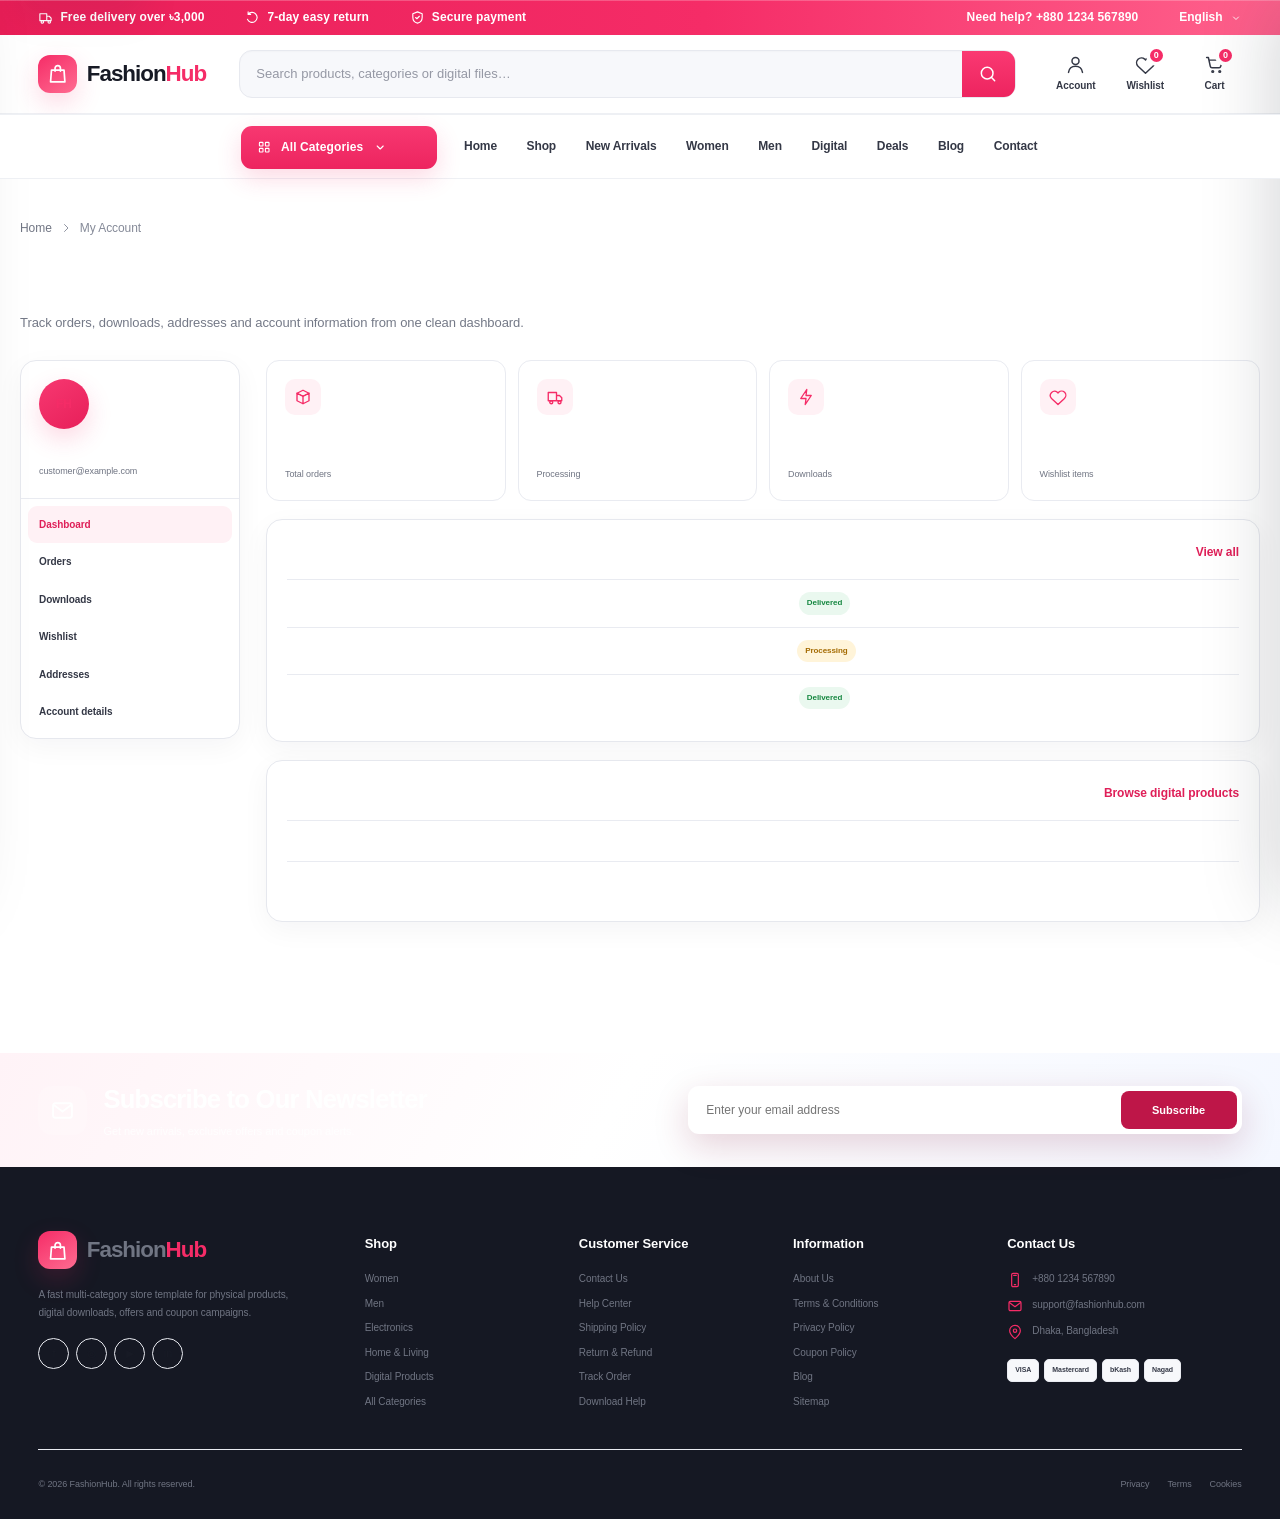
==== commit 2b6ba987: "Load shared cart interaction polish on account page" ====
--- a/account.html
+++ b/account.html
@@ -1 +1 @@
-<!doctype html><html lang="en"><head><meta charset="utf-8"><meta name="viewport" content="width=device-width,initial-scale=1,viewport-fit=cover"><meta name="theme-color" content="#f52c67"><meta name="description" content="Manage your FashionHub account, orders, downloads and saved products."><title>My Account — FashionHub</title><link rel="icon" type="image/svg+xml" href="assets/images/favicon.svg"><link rel="preload" href="data/home-data.js" as="script"><link rel="preload" href="assets/js/pages.js" as="script"><link rel="stylesheet" href="assets/css/app.css"><link rel="stylesheet" href="assets/css/pages.css"><link rel="stylesheet" href="assets/css/nav-fix.css"><link rel="stylesheet" href="assets/css/sticky-header.css"><link rel="stylesheet" href="assets/css/desktop-category-slider.css"><link rel="stylesheet" href="assets/css/premium.css"></head><body data-page="account"><main class="page-main" id="main-content"><div class="page-loading" id="pageRoot" aria-live="polite"></div></main><script src="assets/js/config.js"></script><script src="data/home-data.js"></script><script src="assets/js/pages.js"></script><script src="assets/js/category-hover.js"></script></body></html>+<!doctype html><html lang="en"><head><meta charset="utf-8"><meta name="viewport" content="width=device-width,initial-scale=1,viewport-fit=cover"><meta name="theme-color" content="#f52c67"><meta name="description" content="Manage your FashionHub account, orders, downloads and saved products."><title>My Account — FashionHub</title><link rel="icon" type="image/svg+xml" href="assets/images/favicon.svg"><link rel="preload" href="data/home-data.js" as="script"><link rel="preload" href="assets/js/pages.js" as="script"><link rel="preload" href="assets/js/cart-effects.js" as="script"><link rel="stylesheet" href="assets/css/app.css"><link rel="stylesheet" href="assets/css/pages.css"><link rel="stylesheet" href="assets/css/nav-fix.css"><link rel="stylesheet" href="assets/css/sticky-header.css"><link rel="stylesheet" href="assets/css/desktop-category-slider.css"><link rel="stylesheet" href="assets/css/premium.css"><link rel="stylesheet" href="assets/css/product-carousel.css"><link rel="stylesheet" href="assets/css/cart-effects.css"></head><body data-page="account"><main class="page-main" id="main-content"><div class="page-loading" id="pageRoot" aria-live="polite"></div></main><script src="assets/js/config.js"></script><script src="data/home-data.js"></script><script src="assets/js/pages.js"></script><script src="assets/js/category-hover.js"></script><script src="assets/js/cart-effects.js"></script></body></html>
--- a/assets/css/sticky-header.css
+++ b/assets/css/sticky-header.css
@@ -1,6 +1,6 @@
+@import url("product-carousel.css");
+
 /* FashionHub fixed navigation row only */
-
-/* The logo/search/account header scrolls away normally. */
 .site-header{
   position:relative!important;
   top:auto!important;
@@ -12,22 +12,33 @@
   -webkit-backdrop-filter:none!important;
 }
 
-/* Marker used by JS to know when the menu row has reached the viewport top. */
+/* 1px observer marker with zero net layout height. */
 .nav-sticky-sentinel{
   display:block;
   width:100%;
   height:1px;
-  margin:0;
+  margin:0 0 -1px;
   padding:0;
   pointer-events:none;
 }
 
+/* JS activates this spacer when the navigation row becomes fixed. */
+.nav-sticky-spacer{
+  width:100%;
+  height:0;
+  margin:0;
+  padding:0;
+  pointer-events:none;
+  transition:none!important;
+}
+
 @media (min-width:981px){
-  /*
-   * Do not rely on position:sticky here. The storefront sets horizontal
-   * overflow rules on html/body, which can make sticky positioning unreliable
-   * in some browsers. JS adds .is-stuck and this row then becomes fixed.
-   */
+  .nav-sticky-spacer.is-active{height:65px}
+
+  /* The launcher belongs to the menu row. Hide the pre-JS header copy so it can never flash in the wrong place. */
+  .header-main>.category-launcher{visibility:hidden!important;opacity:0!important;pointer-events:none!important}
+  .primary-nav>.category-launcher{visibility:visible!important;opacity:1!important;pointer-events:auto!important}
+
   .primary-nav-wrap{
     position:relative!important;
     top:auto!important;
@@ -38,21 +49,17 @@
     height:65px;
     min-height:65px;
     overflow:visible!important;
-    background:rgba(255,255,255,.975)!important;
-    border-top:1px solid rgba(243,243,246,.96)!important;
-    border-bottom:1px solid rgba(232,233,239,.92)!important;
+    background:rgba(255,255,255,.985)!important;
+    border-top:1px solid rgba(242,243,247,.96)!important;
+    border-bottom:1px solid rgba(231,233,239,.94)!important;
     box-shadow:0 0 0 rgba(23,27,40,0);
-    backdrop-filter:saturate(165%) blur(12px);
-    -webkit-backdrop-filter:saturate(165%) blur(12px);
     transform:translateZ(0);
     transition:
-      background-color .72s cubic-bezier(.2,.7,.2,1),
-      box-shadow .72s cubic-bezier(.2,.7,.2,1),
-      border-color .72s cubic-bezier(.2,.7,.2,1),
-      backdrop-filter .72s cubic-bezier(.2,.7,.2,1)!important;
+      background-color .62s cubic-bezier(.2,.7,.2,1),
+      box-shadow .62s cubic-bezier(.2,.7,.2,1),
+      border-color .62s cubic-bezier(.2,.7,.2,1)!important;
   }
 
-  /* Fixed state: only the row of menu items remains visible. */
   .primary-nav-wrap.is-stuck{
     position:fixed!important;
     top:0!important;
@@ -62,21 +69,20 @@
     height:65px;
     min-height:65px;
     z-index:9999!important;
-    background:rgba(255,255,255,.93)!important;
+    background:rgba(255,255,255,.94)!important;
     border-top-color:transparent!important;
-    border-bottom-color:rgba(220,222,231,.9)!important;
-    box-shadow:0 14px 38px rgba(24,28,40,.12);
-    backdrop-filter:saturate(185%) blur(20px);
-    -webkit-backdrop-filter:saturate(185%) blur(20px);
-    animation:fh-nav-arrive .68s cubic-bezier(.2,.7,.2,1) both;
+    border-bottom-color:rgba(221,223,230,.88)!important;
+    box-shadow:0 14px 38px rgba(24,28,40,.105);
+    backdrop-filter:saturate(170%) blur(16px);
+    -webkit-backdrop-filter:saturate(170%) blur(16px);
+    animation:fh-nav-arrive .58s cubic-bezier(.2,.7,.2,1) both;
   }
 
   @keyframes fh-nav-arrive{
-    from{opacity:.84;transform:translateY(-10px)}
+    from{opacity:.9;transform:translateY(-7px)}
     to{opacity:1;transform:translateY(0)}
   }
 
-  /* Center the complete nav content as one group inside the shell. */
   .primary-nav{
     width:var(--shell)!important;
     height:65px;
@@ -87,7 +93,6 @@
     align-items:center!important;
     justify-content:center!important;
     gap:clamp(18px,2.2vw,34px)!important;
-    transition:gap .72s cubic-bezier(.2,.7,.2,1)!important;
   }
 
   .primary-nav>ul{
@@ -99,12 +104,12 @@
     padding:0!important;
   }
 
-  .primary-nav a{
+  .primary-nav>a,
+  .primary-nav>ul>li>a{
     height:65px;
     min-height:65px;
     display:flex;
     align-items:center;
-    transition:color .45s ease,border-color .45s ease,transform .55s cubic-bezier(.2,.7,.2,1)!important;
   }
 
   .primary-nav>.category-launcher{
@@ -120,15 +125,13 @@
 
   .category-launcher__button{
     height:42px!important;
-    transition:transform .55s cubic-bezier(.2,.7,.2,1),box-shadow .55s ease,background-color .45s ease!important;
+    transition:transform .45s cubic-bezier(.2,.7,.2,1),box-shadow .45s ease,background-color .4s ease!important;
   }
 
   .primary-nav-wrap.is-stuck .category-launcher__button{
-    height:42px!important;
-    box-shadow:0 8px 22px rgba(244,50,104,.18);
+    box-shadow:0 8px 22px rgba(244,50,104,.17);
   }
 
-  /* Keep dropdowns and mega menus above all page content. */
   .primary-nav-wrap.is-stuck .category-launcher,
   .primary-nav-wrap.is-stuck .category-mega,
   .primary-nav-wrap.is-stuck .primary-nav ul ul{
@@ -136,9 +139,9 @@
   }
 }
 
-/* Mobile has no desktop menu row, so the mobile header scrolls normally. */
 @media (max-width:980px){
   .site-header{position:relative!important;top:auto!important}
+  .nav-sticky-sentinel,.nav-sticky-spacer{display:none!important}
 }
 
 @media (prefers-reduced-motion:reduce){
--- a/assets/css/premium.css
+++ b/assets/css/premium.css
@@ -179,10 +179,85 @@
 .blog-card:hover{box-shadow:0 18px 40px rgba(24,28,40,.09)!important}
 .search-lead{border:1px solid #e6e8ee!important;border-radius:15px!important;background:#fff!important;box-shadow:0 8px 24px rgba(24,28,40,.04)!important}
 .cart-page-item{border-bottom-color:#eceef3!important}
+
+/* Stable media boxes stop image decode from changing layout. */
+.hero-slide__media{min-height:100%}
+.hero-main-image{width:100%;height:100%;object-fit:contain}
+.product-card__media{aspect-ratio:1/1;overflow:hidden}
+.product-card__media img{width:100%;height:100%;object-fit:contain}
+.category-card__image{aspect-ratio:1/1;overflow:hidden}
+.category-card__image img{width:100%;height:100%;object-fit:contain}
+.blog-card__image,.blog-feature>img,.social-card{overflow:hidden}
+.blog-card__image img,.social-card img{width:100%;height:100%;object-fit:cover}
+.product-main-image{aspect-ratio:1/1;overflow:hidden}
+.product-main-image>img{width:100%;height:100%;object-fit:contain}
+.product-thumb{aspect-ratio:1/1;overflow:hidden}
+.product-thumb img{width:100%;height:100%;object-fit:contain}
+
+/* Accessible focus treatment shared by all interaction types. */
+a:focus-visible,button:focus-visible,input:focus-visible,select:focus-visible,textarea:focus-visible{outline:3px solid rgba(245,44,103,.24)!important;outline-offset:3px!important}
+.category-launcher__button:focus-visible,.primary-button:focus-visible{outline-color:rgba(245,44,103,.38)!important}
+
+/* Premium drawers and modal surfaces. */
+.mobile-drawer,.cart-drawer{background:#fff!important;box-shadow:-24px 0 70px rgba(19,23,34,.18)!important}
+.drawer-header,.cart-drawer__header{border-bottom-color:#eceef3!important;background:rgba(255,255,255,.98)!important}
+.drawer-tabs{background:#f7f8fb!important;border-color:#e8eaf0!important}
+.drawer-tabs button{border-radius:9px!important;font-weight:800!important}
+.drawer-tabs button.is-active{background:#fff!important;color:var(--accent-strong)!important;box-shadow:0 5px 14px rgba(25,29,42,.07)!important}
+.mobile-tree__row{border-bottom-color:#f0f1f4!important}
+.mobile-tree__row>a{font-weight:750!important;color:#303440!important}
+.mobile-tree__row>a:hover{color:var(--accent-strong)!important}
+.drawer-support{background:#fff3f7!important;border-color:#ffdce6!important;border-radius:13px!important}
+.cart-item{border-bottom-color:#eef0f3!important}
+.modal__dialog{border-radius:20px!important;border:1px solid #e6e8ee!important;box-shadow:0 34px 90px rgba(17,21,32,.24)!important}
+.toast{border:1px solid #e5e7ed!important;border-radius:12px!important;box-shadow:0 14px 38px rgba(20,24,36,.14)!important}
+
+/* Refined hover motion: lift cards, never enlarge dense navigation text. */
 a,button{transition:color .28s ease,background-color .28s ease,border-color .28s ease,box-shadow .35s ease,transform .35s cubic-bezier(.2,.7,.2,1)!important}
-@media (hover:hover) and (pointer:fine){.primary-button:hover,.secondary-button:hover,.product-card:hover,.campaign-card:hover,.blog-card:hover,.review-card:hover,.digital-card:hover,.offer-card:hover{transform:translateY(-3px)!important}.primary-nav a:hover,.fh-cat-parent:hover,.fh-cat-group:hover,.fh-cat-model:hover,.fh-cat-result:hover,.subcat-chips a:hover,.pagination a:hover{transform:none!important}}
-html.motion-ready .scroll-reveal{opacity:.94!important;transform:translateY(8px) scale(.995)!important;transition:opacity .58s cubic-bezier(.2,.7,.2,1),transform .58s cubic-bezier(.2,.7,.2,1)!important;will-change:auto!important}
+@media (hover:hover) and (pointer:fine){
+  .primary-button:hover,.secondary-button:hover,.product-card:hover,.campaign-card:hover,.blog-card:hover,.review-card:hover,.digital-card:hover,.offer-card:hover{transform:translateY(-3px)!important}
+  .primary-nav a:hover,.fh-cat-parent:hover,.fh-cat-group:hover,.fh-cat-model:hover,.fh-cat-result:hover,.subcat-chips a:hover,.pagination a:hover,.mobile-tree a:hover{transform:none!important}
+}
+
+/* Above-the-fold content is never faded or moved during boot. */
+.hero-section.scroll-reveal,.categories-section.scroll-reveal,#allProducts.scroll-reveal,.page-banner.scroll-reveal{opacity:1!important;transform:none!important}
+html.motion-ready .scroll-reveal{opacity:.96!important;transform:translateY(7px) scale(.997)!important;transition:opacity .52s cubic-bezier(.2,.7,.2,1),transform .52s cubic-bezier(.2,.7,.2,1)!important;will-change:auto!important}
 html.motion-ready .scroll-reveal.is-revealed{opacity:1!important;transform:none!important}
-@media (max-width:980px){.header-main{height:66px!important}.hero-section{padding-top:12px!important}.hero-slider{border-radius:17px!important}.hero-slide{min-height:360px!important}.section{padding-block:42px!important}.product-card{border-radius:14px!important}.page-shell{padding-top:14px!important;padding-bottom:40px!important}.page-banner{border-radius:18px!important}}
-@media (max-width:700px){.announcement__inner{min-height:32px}.section-heading{margin-bottom:20px!important}.section-heading h2{font-size:25px!important}.hero-slide{min-height:380px!important}#categoryRail{min-height:104px}#popularRail,#newRail{min-height:300px}.catalog-grid{gap:11px!important}.page-titlebar h1{font-size:31px!important}.product-layout{gap:26px!important}.checkout-card,.summary-card,.account-nav,.account-section,.contact-form,.sidebar-card,.cart-list-page,.empty-state{border-radius:14px!important}}
-@media (prefers-reduced-motion:reduce){*,*::before,*::after{animation:none!important;transition:none!important;scroll-behavior:auto!important}html.motion-ready .scroll-reveal{opacity:1!important;transform:none!important}}
+
+/* Disable ornamental motion until the synchronous boot scripts finish. */
+html:not(.ui-ready) .primary-nav-wrap,
+html:not(.ui-ready) .category-mega,
+html:not(.ui-ready) .product-card,
+html:not(.ui-ready) .category-card,
+html:not(.ui-ready) .campaign-card,
+html:not(.ui-ready) .hero-slides{transition:none!important;animation:none!important}
+
+@media (max-width:980px){
+  .header-main{height:66px!important}
+  .hero-section{padding-top:12px!important}
+  .hero-slider{border-radius:17px!important}
+  .hero-slide{min-height:360px!important}
+  .section{padding-block:42px!important}
+  .product-card{border-radius:14px!important}
+  .page-shell{padding-top:14px!important;padding-bottom:40px!important}
+  .page-banner{border-radius:18px!important}
+  .site-search{border-radius:11px!important}
+  .mobile-drawer{width:min(390px,92vw)!important}
+}
+@media (max-width:700px){
+  .announcement__inner{min-height:32px}
+  .section-heading{margin-bottom:20px!important}
+  .section-heading h2{font-size:25px!important}
+  .hero-slide{min-height:380px!important}
+  #categoryRail{min-height:104px}
+  #popularRail,#newRail{min-height:300px}
+  .catalog-grid{gap:11px!important}
+  .page-titlebar h1{font-size:31px!important}
+  .product-layout{gap:26px!important}
+  .checkout-card,.summary-card,.account-nav,.account-section,.contact-form,.sidebar-card,.cart-list-page,.empty-state{border-radius:14px!important}
+  .primary-button,.secondary-button,.buy-now{min-height:44px!important}
+}
+@media (prefers-reduced-motion:reduce){
+  *,*::before,*::after{animation:none!important;transition:none!important;scroll-behavior:auto!important}
+  html.motion-ready .scroll-reveal{opacity:1!important;transform:none!important}
+}
--- a/assets/css/product-carousel.css
+++ b/assets/css/product-carousel.css
@@ -0,0 +1,128 @@
+/* FashionHub product rail tuning + seamless looping */
+.product-rail{
+  gap:14px!important;
+  padding-top:3px!important;
+  padding-bottom:10px!important;
+  overscroll-behavior-inline:contain;
+  scroll-snap-type:x proximity!important;
+}
+.product-rail:not(.is-grid) .product-card{
+  flex:0 0 clamp(214px,18.2vw,244px)!important;
+}
+.product-rail:not(.is-grid) .product-card--compact{
+  flex-basis:clamp(204px,17.2vw,230px)!important;
+}
+.product-card__body{
+  padding:10px 11px 11px!important;
+}
+.product-card h3{
+  min-height:34px!important;
+  margin:4px 0 5px!important;
+  line-height:1.38!important;
+}
+.product-card__rating{
+  gap:5px!important;
+  margin-bottom:5px!important;
+}
+.product-card__footer{
+  gap:7px!important;
+}
+.product-price{
+  gap:5px!important;
+}
+.product-card--compact .product-card__body{
+  padding:9px 10px 10px!important;
+}
+.product-card--compact h3{
+  min-height:31px!important;
+  margin:3px 0 5px!important;
+}
+.product-card__quick{
+  bottom:8px!important;
+}
+.flash-panel__products{
+  padding:clamp(17px,1.8vw,22px)!important;
+}
+
+/* The cloned rails are only for visual continuity. Grid mode shows originals once. */
+.product-rail.is-grid [data-loop-clone="1"]{
+  display:none!important;
+}
+
+/* Make carousel arrows read more like the hero controls without becoming oversized. */
+.product-rail-shell .rail-arrow,
+.flash-panel__products .rail-arrow,
+.reviews-section .rail-arrow{
+  width:38px!important;
+  height:38px!important;
+  background:rgba(255,255,255,.96)!important;
+  border:1px solid #e4e6ec!important;
+  box-shadow:0 9px 24px rgba(20,25,38,.09)!important;
+  transition:background-color .28s ease,color .28s ease,border-color .28s ease,box-shadow .32s ease,transform .32s cubic-bezier(.2,.7,.2,1)!important;
+}
+.product-rail-shell .rail-arrow:hover,
+.flash-panel__products .rail-arrow:hover,
+.reviews-section .rail-arrow:hover{
+  background:var(--accent)!important;
+  color:#fff!important;
+  border-color:var(--accent)!important;
+  box-shadow:0 12px 28px rgba(245,44,103,.18)!important;
+}
+
+/* Review rail uses the same endless carousel engine. */
+.review-rail{
+  gap:14px!important;
+  padding-block:3px 10px!important;
+  overscroll-behavior-inline:contain;
+  scroll-snap-type:x proximity!important;
+}
+.review-card{
+  padding:16px!important;
+  scroll-snap-align:start;
+}
+.review-card__top{
+  gap:9px!important;
+}
+
+@media (min-width:701px){
+  .product-rail{
+    padding-left:3px!important;
+    padding-right:3px!important;
+  }
+}
+
+@media (max-width:700px){
+  .product-rail{
+    gap:11px!important;
+    padding-top:2px!important;
+    padding-bottom:8px!important;
+  }
+  .product-rail:not(.is-grid) .product-card,
+  .product-rail:not(.is-grid) .product-card--compact{
+    flex-basis:min(76vw,238px)!important;
+  }
+  .flash-panel__products{
+    padding:14px!important;
+  }
+  .flash-panel__products .product-rail:not(.is-grid) .product-card{
+    flex-basis:min(70vw,222px)!important;
+  }
+  .product-card__body,
+  .product-card--compact .product-card__body{
+    padding:9px 10px 10px!important;
+  }
+}
+
+@media (max-width:480px){
+  .product-rail:not(.is-grid) .product-card,
+  .product-rail:not(.is-grid) .product-card--compact{
+    flex-basis:min(78vw,232px)!important;
+  }
+}
+
+@media (prefers-reduced-motion:reduce){
+  .product-rail,
+  .review-rail{
+    scroll-behavior:auto!important;
+  }
+}
--- a/assets/css/cart-effects.css
+++ b/assets/css/cart-effects.css
@@ -0,0 +1,187 @@
+/* FashionHub cart interaction polish */
+
+/* Product-card add buttons use text everywhere instead of icon-only controls. */
+.product-card__footer{min-width:0}
+.add-button{
+  width:auto!important;
+  min-width:92px!important;
+  height:34px!important;
+  flex:0 0 auto!important;
+  padding:0 11px!important;
+  display:inline-flex!important;
+  align-items:center!important;
+  justify-content:center!important;
+  gap:6px!important;
+  border-radius:9px!important;
+  white-space:nowrap!important;
+  font-size:9.5px!important;
+  font-weight:850!important;
+  line-height:1!important;
+}
+.add-button svg{width:13px!important;height:13px!important;flex:0 0 auto}
+.add-button.is-added,
+.digital-card [data-action="add-cart"].is-added,
+.primary-button[data-action="add-cart"].is-added{
+  background:#edf9f4!important;
+  border-color:#cdeee0!important;
+  color:#16845f!important;
+  box-shadow:none!important;
+  cursor:default!important;
+  transform:none!important;
+  opacity:1!important;
+}
+.add-button:disabled,
+.digital-card [data-action="add-cart"]:disabled,
+.primary-button[data-action="add-cart"]:disabled{
+  opacity:1!important;
+  pointer-events:none!important;
+}
+.digital-card [data-action="add-cart"]{
+  display:inline-flex!important;
+  align-items:center!important;
+  justify-content:center!important;
+  gap:6px!important;
+  white-space:nowrap;
+}
+.digital-card [data-action="add-cart"] svg,
+.primary-button[data-action="add-cart"] svg{width:14px;height:14px}
+
+/* Fly-to-cart visual. JS supplies the start/end coordinates. */
+.fh-cart-fly{
+  position:fixed!important;
+  z-index:30000!important;
+  margin:0!important;
+  padding:5px!important;
+  object-fit:contain!important;
+  pointer-events:none!important;
+  border:1px solid rgba(230,232,238,.92)!important;
+  border-radius:14px!important;
+  background:#fff!important;
+  box-shadow:0 16px 38px rgba(20,25,38,.19)!important;
+  will-change:transform,opacity;
+}
+.action-icon.fh-cart-hit,
+[data-action="open-cart"].fh-cart-hit{
+  animation:fh-cart-hit .62s cubic-bezier(.2,.8,.2,1);
+}
+@keyframes fh-cart-hit{
+  0%,100%{transform:scale(1)}
+  35%{transform:scale(1.22)}
+  62%{transform:scale(.94)}
+}
+
+/* Compact mini cart: more products fit comfortably in the viewport. */
+.cart-drawer{
+  width:min(90vw,380px)!important;
+}
+.cart-drawer__header{
+  min-height:60px!important;
+  padding:10px 14px!important;
+  gap:10px!important;
+}
+.cart-drawer__header h2{
+  font-size:17px!important;
+  line-height:1.2!important;
+}
+.cart-drawer__header span{
+  font-size:9px!important;
+}
+.cart-drawer__header .icon-button{
+  width:34px!important;
+  height:34px!important;
+  border-radius:9px!important;
+}
+.cart-items{
+  padding:6px 14px 8px!important;
+}
+.cart-item{
+  grid-template-columns:60px minmax(0,1fr) 24px!important;
+  gap:9px!important;
+  padding:9px 0!important;
+}
+.cart-item img{
+  width:60px!important;
+  height:60px!important;
+  border-radius:9px!important;
+}
+.cart-item h3{
+  margin:0 0 3px!important;
+  font-size:10px!important;
+  line-height:1.3!important;
+  display:-webkit-box;
+  -webkit-box-orient:vertical;
+  -webkit-line-clamp:2;
+  overflow:hidden;
+}
+.cart-item strong{
+  font-size:11px!important;
+}
+.cart-quantity{
+  gap:5px!important;
+  margin-top:5px!important;
+}
+.cart-quantity button{
+  width:22px!important;
+  height:22px!important;
+  border-radius:6px!important;
+}
+.cart-quantity svg{width:10px!important;height:10px!important}
+.cart-quantity span{font-size:9px!important}
+.cart-remove{
+  width:24px!important;
+  height:24px!important;
+  padding:4px!important;
+  display:grid!important;
+  place-items:center!important;
+}
+.cart-remove svg{width:13px!important;height:13px!important}
+.cart-drawer__footer{
+  padding:11px 14px 14px!important;
+  gap:7px!important;
+}
+.cart-drawer__footer>div{
+  margin-bottom:2px!important;
+}
+.cart-drawer__footer>div span{font-size:10px!important}
+.cart-drawer__footer>div b{font-size:16px!important}
+.cart-drawer__footer .primary-button,
+.cart-drawer__footer .secondary-button{
+  min-height:40px!important;
+  font-size:10.5px!important;
+  border-radius:9px!important;
+}
+.cart-empty{
+  padding:24px!important;
+}
+.cart-empty svg{
+  width:40px!important;
+  height:40px!important;
+  margin-bottom:9px!important;
+}
+.cart-empty b{font-size:13px!important;margin-bottom:3px!important}
+.cart-empty span{font-size:10px!important}
+
+@media (max-width:700px){
+  .cart-drawer{width:min(92vw,360px)!important}
+  .add-button{min-width:88px!important;padding-inline:9px!important;font-size:9px!important}
+  .product-card__footer{gap:6px!important}
+}
+
+@media (max-width:480px){
+  .product-rail.is-grid .product-card__footer,
+  .catalog-grid .product-card__footer{
+    align-items:stretch!important;
+    flex-wrap:wrap!important;
+  }
+  .product-rail.is-grid .add-button,
+  .catalog-grid .add-button{
+    width:100%!important;
+    min-width:0!important;
+    margin-top:2px!important;
+  }
+}
+
+@media (prefers-reduced-motion:reduce){
+  .fh-cart-fly{display:none!important}
+  .action-icon.fh-cart-hit,[data-action="open-cart"].fh-cart-hit{animation:none!important}
+}
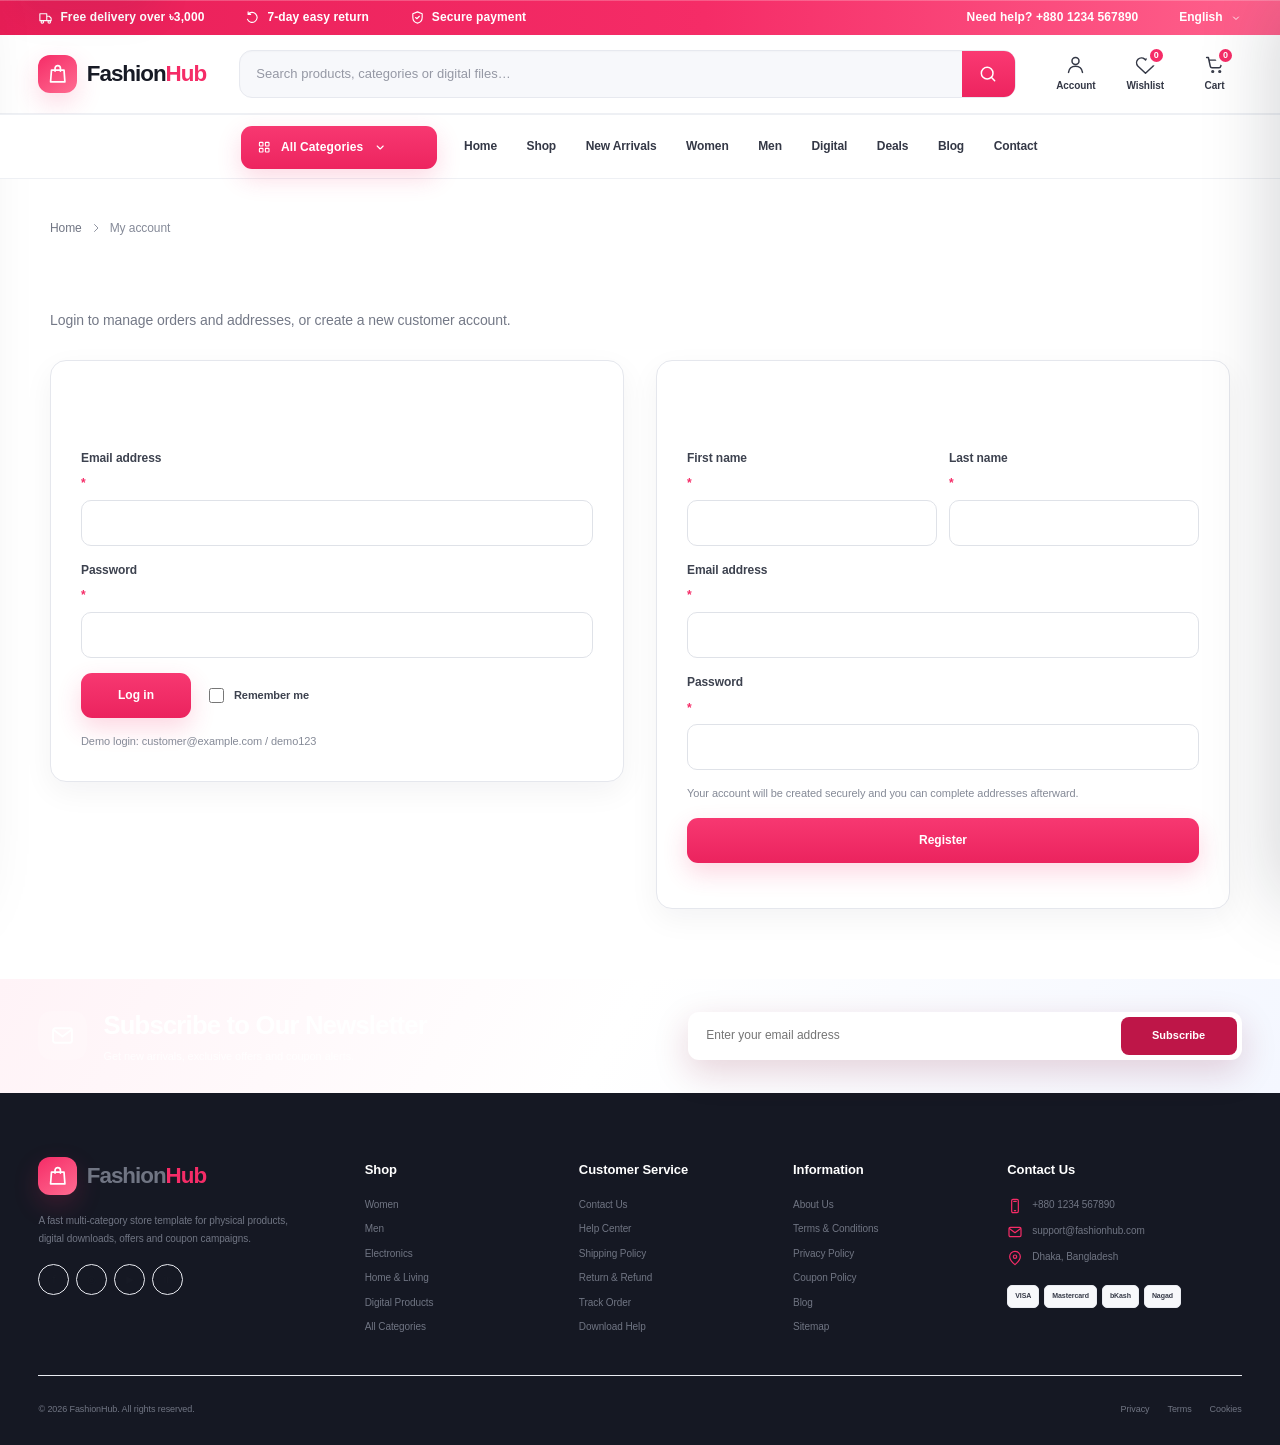
==== commit 43a19a09: "Load WooCommerce-style account UI" ====
--- a/account.html
+++ b/account.html
@@ -1 +1 @@
-<!doctype html><html lang="en"><head><meta charset="utf-8"><meta name="viewport" content="width=device-width,initial-scale=1,viewport-fit=cover"><meta name="theme-color" content="#f52c67"><meta name="description" content="Manage your FashionHub account, orders, downloads and saved products."><title>My Account — FashionHub</title><link rel="icon" type="image/svg+xml" href="assets/images/favicon.svg"><link rel="preload" href="data/home-data.js" as="script"><link rel="preload" href="assets/js/pages.js" as="script"><link rel="preload" href="assets/js/cart-effects.js" as="script"><link rel="stylesheet" href="assets/css/app.css"><link rel="stylesheet" href="assets/css/pages.css"><link rel="stylesheet" href="assets/css/nav-fix.css"><link rel="stylesheet" href="assets/css/sticky-header.css"><link rel="stylesheet" href="assets/css/desktop-category-slider.css"><link rel="stylesheet" href="assets/css/premium.css"><link rel="stylesheet" href="assets/css/product-carousel.css"><link rel="stylesheet" href="assets/css/cart-effects.css"></head><body data-page="account"><main class="page-main" id="main-content"><div class="page-loading" id="pageRoot" aria-live="polite"></div></main><script src="assets/js/config.js"></script><script src="data/home-data.js"></script><script src="assets/js/pages.js"></script><script src="assets/js/category-hover.js"></script><script src="assets/js/cart-effects.js"></script></body></html>+<!doctype html><html lang="en"><head><meta charset="utf-8"><meta name="viewport" content="width=device-width,initial-scale=1,viewport-fit=cover"><meta name="theme-color" content="#f52c67"><meta name="description" content="Manage your FashionHub account, orders, downloads and saved products."><title>My Account — FashionHub</title><link rel="icon" type="image/svg+xml" href="assets/images/favicon.svg"><link rel="preload" href="data/home-data.js" as="script"><link rel="preload" href="assets/js/pages.js" as="script"><link rel="preload" href="assets/js/account.js?v=20260907-2" as="script"><link rel="stylesheet" href="assets/css/app.css"><link rel="stylesheet" href="assets/css/pages.css"><link rel="stylesheet" href="assets/css/nav-fix.css"><link rel="stylesheet" href="assets/css/sticky-header.css"><link rel="stylesheet" href="assets/css/desktop-category-slider.css"><link rel="stylesheet" href="assets/css/premium.css"><link rel="stylesheet" href="assets/css/product-carousel.css"><link rel="stylesheet" href="assets/css/cart-effects.css"><link rel="stylesheet" href="assets/css/account.css?v=20260907-2"></head><body data-page="account"><main class="page-main" id="main-content"><div class="page-loading" id="pageRoot" aria-live="polite"></div></main><script src="assets/js/config.js"></script><script src="data/home-data.js"></script><script src="assets/js/pages.js"></script><script src="assets/js/account.js?v=20260907-2"></script><script src="assets/js/category-hover.js"></script><script src="assets/js/cart-effects.js"></script></body></html>
--- a/assets/css/cart-effects.css
+++ b/assets/css/cart-effects.css
@@ -1,187 +1,136 @@
-/* FashionHub cart interaction polish */
+/* FashionHub shared cart, sticky-header and single-product polish */
 
-/* Product-card add buttons use text everywhere instead of icon-only controls. */
 .product-card__footer{min-width:0}
-.add-button{
-  width:auto!important;
-  min-width:92px!important;
-  height:34px!important;
-  flex:0 0 auto!important;
-  padding:0 11px!important;
+:is([data-action="add-cart"],[data-action="add-product"])[data-product-id]{
+  min-width:108px!important;
+  min-height:36px!important;
+  padding-inline:13px!important;
   display:inline-flex!important;
   align-items:center!important;
   justify-content:center!important;
   gap:6px!important;
-  border-radius:9px!important;
+  border:1px solid transparent!important;
+  border-radius:10px!important;
+  background:linear-gradient(180deg,#f73871,#eb235e)!important;
+  color:#fff!important;
+  box-shadow:0 8px 20px rgb(245 44 103/.16)!important;
   white-space:nowrap!important;
-  font-size:9.5px!important;
+  font-size:10px!important;
   font-weight:850!important;
   line-height:1!important;
+  cursor:pointer!important;
+  transition:transform .28s cubic-bezier(.2,.7,.2,1),box-shadow .28s ease,background-color .28s ease,color .28s ease,border-color .28s ease!important;
 }
-.add-button svg{width:13px!important;height:13px!important;flex:0 0 auto}
-.add-button.is-added,
-.digital-card [data-action="add-cart"].is-added,
-.primary-button[data-action="add-cart"].is-added{
-  background:#edf9f4!important;
-  border-color:#cdeee0!important;
-  color:#16845f!important;
-  box-shadow:none!important;
-  cursor:default!important;
-  transform:none!important;
-  opacity:1!important;
-}
-.add-button:disabled,
-.digital-card [data-action="add-cart"]:disabled,
-.primary-button[data-action="add-cart"]:disabled{
-  opacity:1!important;
-  pointer-events:none!important;
-}
-.digital-card [data-action="add-cart"]{
-  display:inline-flex!important;
-  align-items:center!important;
-  justify-content:center!important;
-  gap:6px!important;
-  white-space:nowrap;
-}
-.digital-card [data-action="add-cart"] svg,
-.primary-button[data-action="add-cart"] svg{width:14px;height:14px}
+:is([data-action="add-cart"],[data-action="add-product"])[data-product-id]:hover:not(:disabled){transform:translateY(-1px)!important;box-shadow:0 11px 24px rgb(245 44 103/.22)!important}
+:is([data-action="add-cart"],[data-action="add-product"])[data-product-id] svg{width:14px!important;height:14px!important;flex:0 0 auto!important}
+:is([data-action="add-cart"],[data-action="add-product"])[data-product-id].is-adding{background:#fff6f9!important;border-color:#ffd4df!important;color:var(--accent-strong)!important;box-shadow:0 7px 18px rgb(245 44 103/.08)!important;cursor:wait!important;transform:none!important}
+:is([data-action="add-cart"],[data-action="add-product"])[data-product-id].is-adding svg{animation:fh-add-pulse .8s ease-in-out infinite alternate}
+:is([data-action="add-cart"],[data-action="add-product"])[data-product-id].is-added{background:#edf9f4!important;border-color:#cdeee0!important;color:#16845f!important;box-shadow:none!important;cursor:default!important;transform:none!important;opacity:1!important}
+:is([data-action="add-cart"],[data-action="add-product"])[data-product-id]:disabled{pointer-events:none!important;opacity:1!important}
+.add-button{width:auto!important;height:36px!important;flex:0 0 auto!important}
+@keyframes fh-add-pulse{from{transform:scale(.92);opacity:.62}to{transform:scale(1.08);opacity:1}}
 
-/* Fly-to-cart visual. JS supplies the start/end coordinates. */
-.fh-cart-fly{
-  position:fixed!important;
-  z-index:30000!important;
-  margin:0!important;
-  padding:5px!important;
-  object-fit:contain!important;
-  pointer-events:none!important;
-  border:1px solid rgba(230,232,238,.92)!important;
-  border-radius:14px!important;
-  background:#fff!important;
-  box-shadow:0 16px 38px rgba(20,25,38,.19)!important;
-  will-change:transform,opacity;
-}
-.action-icon.fh-cart-hit,
-[data-action="open-cart"].fh-cart-hit{
-  animation:fh-cart-hit .62s cubic-bezier(.2,.8,.2,1);
-}
-@keyframes fh-cart-hit{
-  0%,100%{transform:scale(1)}
-  35%{transform:scale(1.22)}
-  62%{transform:scale(.94)}
+.fh-cart-fly{position:fixed!important;z-index:2147483647!important;margin:0!important;padding:5px!important;object-fit:contain!important;pointer-events:none!important;border:1px solid #e6e8ee!important;border-radius:14px!important;background:#fff!important;box-shadow:0 18px 44px rgb(20 25 38/.2)!important;will-change:transform,opacity}
+.fh-cart-fly--return{border-color:#ffd5e1!important;box-shadow:0 20px 48px rgb(245 44 103/.18)!important}
+.fh-cart-hit{animation:fh-cart-hit .82s cubic-bezier(.2,.8,.2,1)!important}
+.fh-product-return-hit{animation:fh-product-hit .9s cubic-bezier(.2,.8,.2,1)!important}
+@keyframes fh-cart-hit{0%,100%{transform:scale(1)}35%{transform:scale(1.22)}65%{transform:scale(.95)}}
+@keyframes fh-product-hit{0%,100%{filter:none}45%{filter:drop-shadow(0 0 12px rgb(245 44 103/.32))}}
+
+/* Reuse the real Account + Cart actions from the main header when the lower nav sticks. */
+.fh-sticky-actions{display:none!important}
+@media (min-width:981px){
+  body{--fh-shell-edge:max(18px,calc((100vw - min(94vw,1320px))/2))}
+  .primary-nav-wrap.is-stuck .primary-nav{padding-right:116px!important}
+  body.fh-nav-stuck .site-header,
+  body:has(.primary-nav-wrap.is-stuck) .site-header{z-index:10005!important}
+  body.fh-nav-stuck .site-header .header-actions>a[href$="account.html"],
+  body.fh-nav-stuck .site-header .header-actions>button[data-action="open-cart"],
+  body:has(.primary-nav-wrap.is-stuck) .site-header .header-actions>a[href$="account.html"],
+  body:has(.primary-nav-wrap.is-stuck) .site-header .header-actions>button[data-action="open-cart"]{
+    position:fixed!important;
+    top:7px!important;
+    z-index:2147483000!important;
+    width:48px!important;
+    min-width:48px!important;
+    height:50px!important;
+    margin:0!important;
+    padding:4px 2px!important;
+    display:grid!important;
+    align-content:center!important;
+    justify-items:center!important;
+    gap:2px!important;
+    border:0!important;
+    border-radius:10px!important;
+    background:transparent!important;
+    color:var(--ink-soft)!important;
+    box-shadow:none!important;
+    opacity:1!important;
+    visibility:visible!important;
+    pointer-events:auto!important;
+    transform:none!important;
+    transition:color .2s ease,background-color .2s ease!important;
+  }
+  body.fh-nav-stuck .site-header .header-actions>a[href$="account.html"],
+  body:has(.primary-nav-wrap.is-stuck) .site-header .header-actions>a[href$="account.html"]{right:calc(var(--fh-shell-edge) + 54px)!important}
+  body.fh-nav-stuck .site-header .header-actions>button[data-action="open-cart"],
+  body:has(.primary-nav-wrap.is-stuck) .site-header .header-actions>button[data-action="open-cart"]{right:var(--fh-shell-edge)!important}
+  body.fh-nav-stuck .site-header .header-actions>a[href$="account.html"]:hover,
+  body.fh-nav-stuck .site-header .header-actions>button[data-action="open-cart"]:hover{background:var(--accent-soft)!important;color:var(--accent)!important}
+  body.fh-nav-stuck .site-header .header-actions>a[href$="account.html"]>svg,
+  body.fh-nav-stuck .site-header .header-actions>button[data-action="open-cart"] .action-icon>svg{width:21px!important;height:21px!important}
+  body.fh-nav-stuck .site-header .header-actions>a[href$="account.html"]>span:last-child,
+  body.fh-nav-stuck .site-header .header-actions>button[data-action="open-cart"]>span:last-child{display:block!important;font-size:8px!important;font-weight:800!important;line-height:1!important}
+  body.fh-nav-stuck .site-header .header-actions>button[data-action="open-cart"] .count-badge{right:-9px!important;top:-7px!important}
 }
 
-/* Compact mini cart: more products fit comfortably in the viewport. */
-.cart-drawer{
-  width:min(90vw,380px)!important;
-}
-.cart-drawer__header{
-  min-height:60px!important;
-  padding:10px 14px!important;
-  gap:10px!important;
-}
-.cart-drawer__header h2{
-  font-size:17px!important;
-  line-height:1.2!important;
-}
-.cart-drawer__header span{
-  font-size:9px!important;
-}
-.cart-drawer__header .icon-button{
-  width:34px!important;
-  height:34px!important;
-  border-radius:9px!important;
-}
-.cart-items{
-  padding:6px 14px 8px!important;
-}
-.cart-item{
-  grid-template-columns:60px minmax(0,1fr) 24px!important;
-  gap:9px!important;
-  padding:9px 0!important;
-}
-.cart-item img{
-  width:60px!important;
-  height:60px!important;
-  border-radius:9px!important;
-}
-.cart-item h3{
-  margin:0 0 3px!important;
-  font-size:10px!important;
-  line-height:1.3!important;
-  display:-webkit-box;
-  -webkit-box-orient:vertical;
-  -webkit-line-clamp:2;
-  overflow:hidden;
-}
-.cart-item strong{
-  font-size:11px!important;
-}
-.cart-quantity{
-  gap:5px!important;
-  margin-top:5px!important;
-}
-.cart-quantity button{
-  width:22px!important;
-  height:22px!important;
-  border-radius:6px!important;
-}
-.cart-quantity svg{width:10px!important;height:10px!important}
-.cart-quantity span{font-size:9px!important}
-.cart-remove{
-  width:24px!important;
-  height:24px!important;
-  padding:4px!important;
-  display:grid!important;
-  place-items:center!important;
-}
-.cart-remove svg{width:13px!important;height:13px!important}
-.cart-drawer__footer{
-  padding:11px 14px 14px!important;
-  gap:7px!important;
-}
-.cart-drawer__footer>div{
-  margin-bottom:2px!important;
-}
-.cart-drawer__footer>div span{font-size:10px!important}
-.cart-drawer__footer>div b{font-size:16px!important}
-.cart-drawer__footer .primary-button,
-.cart-drawer__footer .secondary-button{
-  min-height:40px!important;
-  font-size:10.5px!important;
-  border-radius:9px!important;
-}
-.cart-empty{
-  padding:24px!important;
-}
-.cart-empty svg{
-  width:40px!important;
-  height:40px!important;
-  margin-bottom:9px!important;
-}
-.cart-empty b{font-size:13px!important;margin-bottom:3px!important}
-.cart-empty span{font-size:10px!important}
+/* Compact high-layer mini cart. */
+.cart-backdrop{z-index:2147483644!important}
+.cart-drawer{z-index:2147483646!important;width:min(92vw,372px)!important;max-height:100dvh!important;transition:transform .56s cubic-bezier(.16,.84,.24,1)!important;will-change:transform}
+.cart-drawer.fh-cart-arrive{animation:fh-cart-arrive .8s cubic-bezier(.18,.82,.24,1)}
+@keyframes fh-cart-arrive{0%{box-shadow:0 18px 60px rgb(20 25 38/.1)}50%{box-shadow:0 24px 76px rgb(245 44 103/.17)}100%{box-shadow:var(--shadow-lg)}}
+.cart-drawer__header{min-height:58px!important;padding:10px 13px!important}
+.cart-drawer__header h2{font-size:16px!important;line-height:1.2!important}
+.cart-drawer__header span{font-size:9px!important}
+.cart-drawer__header .icon-button{width:33px!important;height:33px!important}
+.cart-items{padding:8px 10px 10px!important;display:grid!important;gap:7px!important;overflow:auto!important;overscroll-behavior:contain;align-content:start}
+.cart-item{grid-template-columns:56px minmax(0,1fr) 25px!important;align-items:center!important;gap:9px!important;padding:8px!important;border:1px solid #eceef3!important;border-radius:12px!important;background:#fff!important;box-shadow:0 4px 14px rgb(20 25 38/.035)!important}
+.cart-item img{width:56px!important;height:56px!important;border-radius:9px!important;border:1px solid #f0f1f4!important;background:#fafbfc!important;object-fit:contain!important}
+.cart-item>div{min-width:0!important;display:grid!important;grid-template-columns:minmax(0,1fr) auto!important;column-gap:7px!important;align-items:center!important}
+.cart-item h3{grid-column:1/-1!important;margin:0 0 4px!important;font-size:10px!important;line-height:1.28!important;display:-webkit-box!important;-webkit-box-orient:vertical!important;-webkit-line-clamp:2!important;overflow:hidden!important}
+.cart-item strong{grid-column:2!important;grid-row:2!important;justify-self:end!important;color:var(--accent)!important;font-size:10px!important;white-space:nowrap!important}
+.cart-quantity{grid-column:1!important;grid-row:2!important;justify-self:start!important;gap:3px!important;margin:0!important;padding:2px!important;border:1px solid #eceef3!important;border-radius:8px!important;background:#fafbfc!important}
+.cart-quantity button{width:21px!important;height:21px!important;border-radius:6px!important;background:#fff!important}
+.cart-quantity span{min-width:14px!important;text-align:center!important;font-size:9px!important;font-weight:850!important}
+.cart-remove{align-self:start!important;width:25px!important;height:25px!important;padding:5px!important;display:grid!important;place-items:center!important;border-radius:8px!important;color:#9296a1!important}
+.cart-remove:hover{background:#fff1f5!important;color:var(--accent)!important}
+.cart-drawer__footer{padding:10px 12px 12px!important;gap:7px!important}
+.cart-drawer__footer>div span{font-size:10px!important}.cart-drawer__footer>div b{font-size:15px!important}
+.cart-drawer__footer :is(.primary-button,.secondary-button){min-height:39px!important;font-size:10px!important;border-radius:9px!important}
 
-@media (max-width:700px){
-  .cart-drawer{width:min(92vw,360px)!important}
-  .add-button{min-width:88px!important;padding-inline:9px!important;font-size:9px!important}
-  .product-card__footer{gap:6px!important}
-}
+/* Single product layout kept compact and balanced. */
+body[data-page="product"] .product-layout{grid-template-columns:minmax(0,.9fr) minmax(0,1.1fr)!important;gap:clamp(26px,4vw,54px)!important;align-items:start!important;padding:24px 0 42px!important}
+body[data-page="product"] .product-gallery{display:grid!important;grid-template-columns:1fr!important;gap:10px!important;min-width:0!important}
+body[data-page="product"] .product-main-image{grid-row:1!important;aspect-ratio:1!important;min-height:0!important;max-height:520px!important;padding:clamp(22px,4vw,44px)!important;border-radius:18px!important}
+body[data-page="product"] .product-main-image img{width:min(78%,420px)!important;height:min(78%,420px)!important;object-fit:contain!important;transform-origin:center!important;transition:transform .36s cubic-bezier(.2,.7,.2,1),opacity .25s ease!important}
+body[data-page="product"] .product-thumbs{grid-row:2!important;display:grid!important;grid-template-columns:repeat(4,minmax(0,72px))!important;justify-content:start!important;gap:8px!important}
+body[data-page="product"] .product-thumb{width:100%!important;max-width:72px!important;border-radius:10px!important}
+body[data-page="product"] .product-summary{min-width:0!important;padding-top:2px!important}
+body[data-page="product"] .product-summary h1{margin:8px 0 10px!important;font-size:clamp(28px,3vw,42px)!important;line-height:1.04!important}
+body[data-page="product"] .product-summary__desc{margin:0 0 14px!important;line-height:1.65!important}
+body[data-page="product"] .product-summary .product-price{margin:14px 0!important}
+body[data-page="product"] .option-block{padding:13px 0!important}.option-block__head{margin-bottom:8px!important}
+body[data-page="product"] .option-buttons{gap:7px!important}body[data-page="product"] .option-buttons button{min-height:34px!important;padding-inline:12px!important;border-radius:8px!important}
+body[data-page="product"] .purchase-row{display:flex!important;flex-wrap:wrap!important;align-items:center!important;gap:8px!important;margin-top:15px!important}
+body[data-page="product"] .purchase-row .qty-control{flex:0 0 94px!important;width:94px!important;min-height:42px!important;border-radius:9px!important}
+body[data-page="product"] .purchase-row :is([data-action="add-cart"],[data-action="add-product"])[data-product-id]{width:154px!important;min-width:154px!important;min-height:42px!important;flex:0 0 auto!important}
+body[data-page="product"] .purchase-row .buy-now{width:122px!important;min-height:42px!important;flex:0 0 auto!important;border-radius:10px!important}
+body[data-page="product"] .product-notes{gap:7px!important;margin-top:14px!important}body[data-page="product"] .product-note{padding:9px!important}
+body[data-page="product"] .product-details{margin:0 0 48px!important;padding:0 clamp(14px,2.2vw,24px) 4px!important;border:1px solid var(--line)!important;border-radius:16px!important;background:#fff!important;overflow:hidden!important}
+body[data-page="product"] .product-tabs{gap:0!important;margin:0!important;padding-inline:2px!important}body[data-page="product"] .product-tabs button{padding:14px 15px!important}
+body[data-page="product"] .product-tab-panel{padding:clamp(20px,2.8vw,30px) 4px!important}body[data-page="product"] .product-description-grid{gap:clamp(24px,4vw,42px)!important}body[data-page="product"] .product-tab-panel .sidebar-card{padding:16px!important}
 
-@media (max-width:480px){
-  .product-rail.is-grid .product-card__footer,
-  .catalog-grid .product-card__footer{
-    align-items:stretch!important;
-    flex-wrap:wrap!important;
-  }
-  .product-rail.is-grid .add-button,
-  .catalog-grid .add-button{
-    width:100%!important;
-    min-width:0!important;
-    margin-top:2px!important;
-  }
-}
-
-@media (prefers-reduced-motion:reduce){
-  .fh-cart-fly{display:none!important}
-  .action-icon.fh-cart-hit,[data-action="open-cart"].fh-cart-hit{animation:none!important}
-}
+@media (max-width:900px){body[data-page="product"] .product-layout{grid-template-columns:1fr!important}body[data-page="product"] .product-gallery{max-width:620px;margin-inline:auto;width:100%}body[data-page="product"] .product-summary{max-width:700px;margin-inline:auto;width:100%}}
+@media (max-width:700px){.cart-drawer{width:min(94vw,356px)!important}:is([data-action="add-cart"],[data-action="add-product"])[data-product-id]{min-width:96px!important;padding-inline:10px!important}body[data-page="product"] .product-thumbs{grid-template-columns:repeat(4,minmax(0,1fr))!important}body[data-page="product"] .product-thumb{max-width:none!important}body[data-page="product"] .purchase-row{display:grid!important;grid-template-columns:92px minmax(0,1fr)!important}body[data-page="product"] .purchase-row .qty-control{width:92px!important}body[data-page="product"] .purchase-row :is([data-action="add-cart"],[data-action="add-product"])[data-product-id]{width:100%!important;min-width:0!important}body[data-page="product"] .purchase-row .buy-now{grid-column:1/-1!important;width:100%!important}}
+@media (max-width:480px){.product-rail.is-grid .product-card__footer,.catalog-grid .product-card__footer{align-items:stretch!important;flex-wrap:wrap!important}.product-rail.is-grid :is([data-action="add-cart"],[data-action="add-product"])[data-product-id],.catalog-grid :is([data-action="add-cart"],[data-action="add-product"])[data-product-id]{width:100%!important;min-width:0!important}}
+@media (prefers-reduced-motion:reduce){.fh-cart-fly{display:none!important}.fh-cart-hit,.fh-product-return-hit,.cart-drawer.fh-cart-arrive,:is([data-action="add-cart"],[data-action="add-product"])[data-product-id].is-adding svg{animation:none!important}.cart-drawer,:is([data-action="add-cart"],[data-action="add-product"])[data-product-id]{transition:none!important}}
--- a/assets/css/account.css
+++ b/assets/css/account.css
@@ -0,0 +1,43 @@
+/* FashionHub My Account — WooCommerce-style structure, premium storefront skin */
+body[data-page="account"]{font-size:15.5px}
+body[data-page="account"] #pageRoot{visibility:hidden}
+body[data-page="account"].account-ready #pageRoot{visibility:visible}
+body[data-page="account"] .account-page-shell{width:min(100% - 32px,1180px)!important;padding-bottom:70px!important}
+body[data-page="account"] .page-titlebar{padding-block:20px 28px!important}
+body[data-page="account"] .page-titlebar h1{font-size:clamp(32px,3.2vw,46px)!important}
+body[data-page="account"] .page-titlebar p{font-size:14px!important}
+
+.wc-auth-grid{display:grid;grid-template-columns:repeat(2,minmax(0,1fr));gap:clamp(18px,3vw,32px);align-items:start}
+.wc-auth-card{padding:clamp(22px,3vw,30px);border:1px solid #e5e7ed;border-radius:16px;background:#fff;box-shadow:0 10px 30px rgba(24,28,40,.05)}
+.wc-auth-card h2{margin:0 0 20px;font-size:24px;letter-spacing:-.035em}
+.wc-form,.wc-account-form,.wc-edit-address{display:grid;gap:15px}
+.wc-form label,.wc-account-form label,.wc-edit-address label{display:grid;gap:7px;color:#3d424f;font-size:12px;font-weight:800}
+.wc-form label>span,.wc-account-form label>span,.wc-edit-address label>span{color:var(--accent)}
+.wc-form input,.wc-account-form input,.wc-edit-address input{width:100%;min-height:46px;padding:0 13px;border:1px solid #dfe2e8;border-radius:10px;background:#fff;color:var(--ink);font:inherit;font-size:13px;outline:0;transition:border-color .2s ease,box-shadow .2s ease}
+.wc-form input:focus,.wc-account-form input:focus,.wc-edit-address input:focus{border-color:rgba(245,44,103,.55);box-shadow:0 0 0 4px rgba(245,44,103,.07)}
+.wc-form-two{display:grid;grid-template-columns:repeat(2,minmax(0,1fr));gap:12px}
+.wc-form-row{display:flex;align-items:center;gap:14px;flex-wrap:wrap}.wc-form-row .primary-button{min-width:110px}
+.wc-remember{display:flex!important;grid-template-columns:16px auto;align-items:center;gap:7px!important;font-size:11px!important;font-weight:700!important}.wc-remember input{width:15px;height:15px;min-height:0;accent-color:var(--accent)}
+.wc-form-message,.wc-help{margin:0;color:#858a97;font-size:11px;line-height:1.6}.wc-form-message.is-error{color:#c92c4d}
+
+.wc-account-layout{display:grid;grid-template-columns:230px minmax(0,1fr);gap:clamp(24px,3.5vw,44px);align-items:start}
+.wc-account-nav{position:sticky;top:84px;border:1px solid #e5e7ed;border-radius:14px;background:#fff;overflow:hidden;box-shadow:0 8px 28px rgba(24,28,40,.045)}
+.wc-account-user{display:flex;align-items:center;gap:11px;padding:16px;border-bottom:1px solid #eceef2;background:#fafbfc}.wc-account-user>div{min-width:0}.wc-account-user b,.wc-account-user small{display:block;overflow:hidden;text-overflow:ellipsis;white-space:nowrap}.wc-account-user b{font-size:12px}.wc-account-user small{margin-top:2px;color:#858a97;font-size:9.5px}
+.wc-avatar{width:38px;height:38px;flex:0 0 38px;border-radius:50%;display:grid;place-items:center;background:var(--accent-soft);color:var(--accent-strong);font-size:12px;font-weight:900}
+.wc-account-nav nav{display:grid;padding:6px}
+.wc-nav-item{position:relative;width:100%;min-height:44px;padding:0 9px;border:0;border-radius:9px;background:transparent;color:#555b68;display:grid;grid-template-columns:18px minmax(0,1fr) 13px;align-items:center;gap:9px;text-align:left;font:inherit;font-size:11px;font-weight:800;cursor:pointer}
+.wc-nav-item svg{width:16px;height:16px}.wc-nav-item>svg:last-child{width:12px;height:12px;color:#a3a7b0}.wc-nav-item:hover{background:#faf5f7;color:var(--accent-strong)}.wc-nav-item.is-active{background:var(--accent-soft);color:var(--accent-strong)}.wc-nav-item.is-active::before{content:"";position:absolute;left:0;top:8px;bottom:8px;width:3px;border-radius:99px;background:var(--accent)}.wc-nav-logout{margin-top:4px;border-top:1px solid #f0f1f4;border-radius:0;padding-top:4px;color:#7b808c}
+
+.wc-account-content{min-width:0}.wc-panel{min-height:320px;color:#555b68;font-size:13px;line-height:1.72}.wc-panel>p:first-child{margin-top:0}.wc-panel a,.wc-inline-link,.wc-hello button{border:0;padding:0;background:transparent;color:var(--accent-strong);font:inherit;font-weight:800;cursor:pointer}.wc-hello{font-size:14px;color:#454a57}.wc-hello>span{color:#777c88;font-size:12px}
+.wc-dashboard-links{display:grid;grid-template-columns:repeat(3,minmax(0,1fr));gap:10px;margin-top:24px}.wc-dashboard-links>button{min-height:78px;padding:14px;border:1px solid #e6e8ee;border-radius:12px;background:#fff;display:grid;grid-template-columns:28px minmax(0,1fr) 14px;gap:10px;align-items:center;text-align:left;color:#454a57;cursor:pointer}.wc-dashboard-links>button:hover{border-color:#ffd0dd;background:#fff9fb;box-shadow:0 10px 24px rgba(245,44,103,.06)}.wc-dashboard-links svg{width:21px;height:21px;color:var(--accent)}.wc-dashboard-links>button>svg:last-child{width:13px;height:13px;color:#a1a5ae}.wc-dashboard-links b,.wc-dashboard-links small{display:block}.wc-dashboard-links b{font-size:11px}.wc-dashboard-links small{margin-top:3px;color:#8a8f9b;font-size:9.5px}
+.wc-panel-head{display:flex;align-items:center;justify-content:space-between;gap:18px;margin-bottom:18px}.wc-panel-head h2,.wc-panel-head h3{margin:0;color:var(--ink);letter-spacing:-.025em}.wc-panel-head h2{font-size:22px}.wc-panel-head h3{font-size:17px}.wc-panel-head p{margin:4px 0 0;color:#7f8490;font-size:11.5px}
+.wc-table-wrap{overflow:auto;border:1px solid #e5e7ed;border-radius:12px;background:#fff}.wc-table{width:100%;border-collapse:collapse;min-width:690px}.wc-table th,.wc-table td{padding:13px 14px;border-bottom:1px solid #eceef2;text-align:left;vertical-align:middle;font-size:11px}.wc-table th{background:#fafbfc;color:#5d626e;font-size:10px;text-transform:none}.wc-table tbody tr:last-child td{border-bottom:0}.wc-table td{color:#676c78}.wc-table strong{color:#343846}.wc-status{display:inline-flex;align-items:center;min-height:25px;padding:0 8px;border-radius:99px;background:#edf9f4;color:#16845f;font-size:9px;font-weight:850}.wc-status--processing{background:#fff5df;color:#a36c00}.wc-small-btn{min-height:30px;padding:0 10px;border:1px solid #e1e4ea;border-radius:8px;background:#fff;color:#444957;font-size:9.5px;font-weight:850;cursor:pointer}.wc-small-btn:hover{border-color:#ffc9d8;background:#fff4f7;color:var(--accent-strong)}
+
+.wc-address-cards{display:grid;grid-template-columns:repeat(2,minmax(0,1fr));gap:14px}.wc-address-cards article{min-height:190px;padding:18px;border:1px solid #e5e7ed;border-radius:12px;background:#fff}.wc-address-cards header{display:flex;align-items:center;justify-content:space-between;gap:12px;padding-bottom:12px;border-bottom:1px solid #eceef2}.wc-address-cards h3{margin:0;color:var(--ink);font-size:16px}.wc-address-cards header button{border:0;background:transparent;color:var(--accent-strong);font-size:10px;font-weight:850;cursor:pointer}.wc-address-cards address{margin-top:14px;color:#686d78;font-size:12px;line-height:1.8;font-style:normal}.wc-address-cards address em{color:#9397a1}
+.wc-edit-address{margin-top:18px;padding:20px;border:1px solid #e4e6ec;border-radius:12px;background:#fafbfc}.wc-edit-address[hidden]{display:none!important}.wc-cancel-edit{border:0;background:transparent;color:#747986;font-size:10px;font-weight:800;cursor:pointer}
+.wc-account-form{max-width:760px}.wc-account-form small{color:#9498a4;font-size:9.5px;font-weight:500}.wc-account-form fieldset{display:grid;gap:13px;margin:8px 0 0;padding:18px;border:1px solid #e5e7ed;border-radius:12px}.wc-account-form legend{padding:0 8px;color:#4d5260;font-size:11px;font-weight:850}
+
+.account-toast--error{border-color:#ffd1da!important;color:#b62545!important}
+
+@media (max-width:900px){.wc-account-layout{grid-template-columns:1fr}.wc-account-nav{position:static}.wc-account-nav nav{grid-template-columns:repeat(3,minmax(0,1fr));gap:4px}.wc-nav-item{grid-template-columns:16px minmax(0,1fr);justify-items:start}.wc-nav-item>svg:last-child{display:none}.wc-dashboard-links{grid-template-columns:1fr}.wc-address-cards{grid-template-columns:1fr}}
+@media (max-width:700px){body[data-page="account"]{font-size:15px}.wc-auth-grid{grid-template-columns:1fr}.wc-form-two{grid-template-columns:1fr}.wc-account-nav nav{grid-template-columns:1fr}.wc-account-user{padding:14px}.wc-panel-head{align-items:flex-start}.wc-table th,.wc-table td{padding:11px}.wc-edit-address{padding:15px}.wc-address-cards article{min-height:0}}
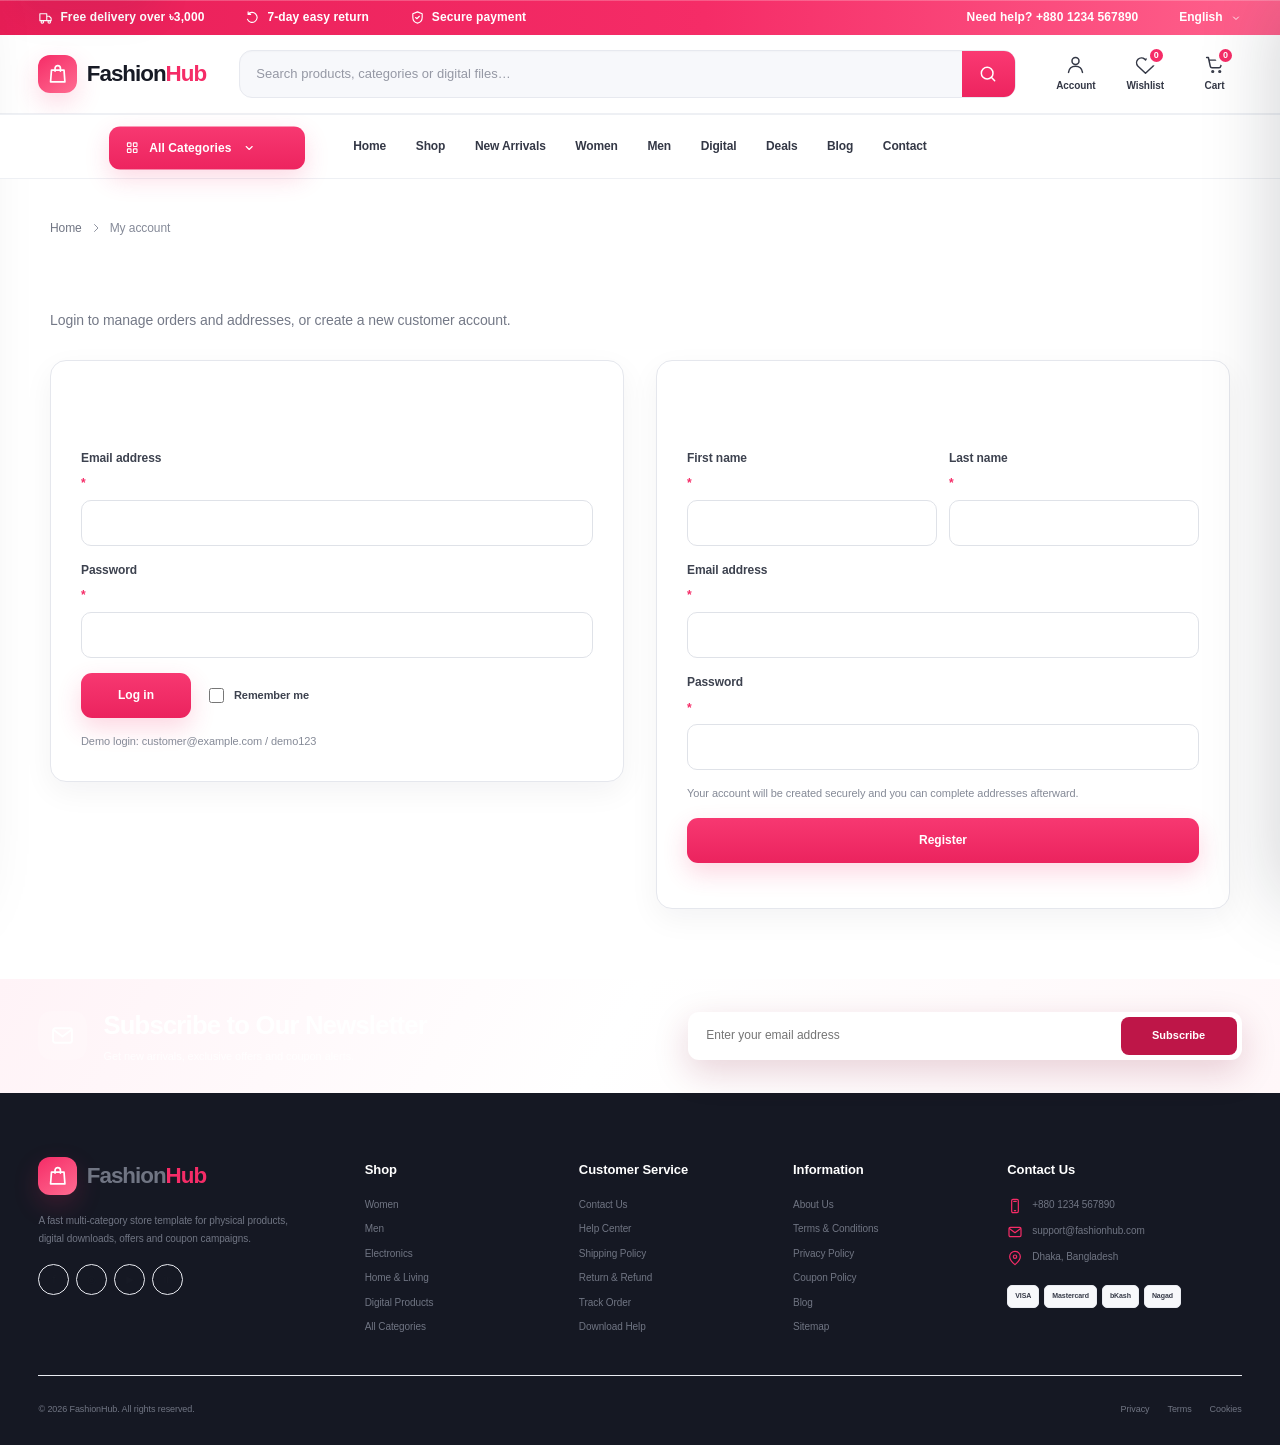
==== commit adc80505: "Load account catalog from storefront API bootstrap" ====
--- a/account.html
+++ b/account.html
@@ -1 +1 @@
-<!doctype html><html lang="en"><head><meta charset="utf-8"><meta name="viewport" content="width=device-width,initial-scale=1,viewport-fit=cover"><meta name="theme-color" content="#f52c67"><meta name="description" content="Manage your FashionHub account, orders, downloads and saved products."><title>My Account — FashionHub</title><link rel="icon" type="image/svg+xml" href="assets/images/favicon.svg"><link rel="preload" href="data/home-data.js" as="script"><link rel="preload" href="assets/js/pages.js" as="script"><link rel="preload" href="assets/js/account.js?v=20260907-2" as="script"><link rel="stylesheet" href="assets/css/app.css"><link rel="stylesheet" href="assets/css/pages.css"><link rel="stylesheet" href="assets/css/nav-fix.css"><link rel="stylesheet" href="assets/css/sticky-header.css"><link rel="stylesheet" href="assets/css/desktop-category-slider.css"><link rel="stylesheet" href="assets/css/premium.css"><link rel="stylesheet" href="assets/css/product-carousel.css"><link rel="stylesheet" href="assets/css/cart-effects.css"><link rel="stylesheet" href="assets/css/account.css?v=20260907-2"></head><body data-page="account"><main class="page-main" id="main-content"><div class="page-loading" id="pageRoot" aria-live="polite"></div></main><script src="assets/js/config.js"></script><script src="data/home-data.js"></script><script src="assets/js/pages.js"></script><script src="assets/js/account.js?v=20260907-2"></script><script src="assets/js/category-hover.js"></script><script src="assets/js/cart-effects.js"></script></body></html>+<!doctype html><html lang="en"><head><meta charset="utf-8"><meta name="viewport" content="width=device-width,initial-scale=1,viewport-fit=cover"><meta name="theme-color" content="#f52c67"><meta name="description" content="Manage your FashionHub account, orders, downloads and saved products."><title>My Account — FashionHub</title><link rel="icon" type="image/svg+xml" href="assets/images/favicon.svg"><link rel="preload" href="data/home-data.js" as="script"><link rel="preload" href="assets/js/storefront-bootstrap.js?v=0.3.0-dev" as="script"><link rel="stylesheet" href="assets/css/app.css"><link rel="stylesheet" href="assets/css/pages.css"><link rel="stylesheet" href="assets/css/nav-fix.css"><link rel="stylesheet" href="assets/css/sticky-header.css"><link rel="stylesheet" href="assets/css/desktop-category-slider.css"><link rel="stylesheet" href="assets/css/premium.css"><link rel="stylesheet" href="assets/css/product-carousel.css"><link rel="stylesheet" href="assets/css/cart-effects.css"><link rel="stylesheet" href="assets/css/account.css?v=20260907-2"></head><body data-page="account"><main class="page-main" id="main-content"><div class="page-loading" id="pageRoot" aria-live="polite"></div></main><script src="assets/js/config.js"></script><script src="data/home-data.js"></script><script src="assets/js/storefront-bootstrap.js?v=0.3.0-dev"></script></body></html>
--- a/assets/css/sticky-header.css
+++ b/assets/css/sticky-header.css
@@ -1,4 +1,5 @@
 @import url("product-carousel.css");
+@import url("no-blue.css");
 
 /* FashionHub fixed navigation row only */
 .site-header{
@@ -84,6 +85,7 @@
   }
 
   .primary-nav{
+    position:relative!important;
     width:var(--shell)!important;
     height:65px;
     min-height:65px;
@@ -112,10 +114,12 @@
     align-items:center;
   }
 
+  /* Keep the main menu centered; place All Categories in the left free area, but not against the viewport edge. */
   .primary-nav>.category-launcher{
-    position:relative!important;
-    left:auto!important;
-    top:auto!important;
+    position:absolute!important;
+    left:clamp(56px,5.5vw,92px)!important;
+    top:50%!important;
+    transform:translateY(-50%)!important;
     z-index:10010!important;
     flex:0 0 auto;
     height:65px;
--- a/assets/css/desktop-category-slider.css
+++ b/assets/css/desktop-category-slider.css
@@ -12,8 +12,8 @@
     display:block!important;
     grid-template-columns:none!important;
     width:min(1020px,calc(100vw - 32px))!important;
-    height:min(560px,calc(100vh - 118px))!important;
-    min-height:500px!important;
+    height:min(620px,calc(100vh - 94px))!important;
+    min-height:520px!important;
     max-height:none!important;
     padding:0!important;
     overflow:hidden!important;
@@ -44,7 +44,7 @@
     height:100%!important;
     min-width:0;
     display:grid!important;
-    grid-template-rows:72px minmax(0,1fr)!important;
+    grid-template-rows:60px minmax(0,1fr)!important;
     background:#fff;
   }
 
@@ -53,33 +53,33 @@
     display:grid;
     grid-template-columns:minmax(190px,1fr) minmax(320px,430px);
     align-items:center;
-    gap:24px;
-    padding:12px 18px 12px 22px;
+    gap:20px;
+    padding:8px 16px 8px 18px;
     border-bottom:1px solid #ececf2;
     background:rgba(255,255,255,.985);
   }
 
-  .fh-cat-title{min-width:0;display:grid;gap:2px}
-  .fh-cat-title strong{font-size:15px;line-height:1.2;font-weight:900;color:var(--ink);letter-spacing:-.018em}
-  .fh-cat-title span{font-size:11px;line-height:1.35;font-weight:600;color:var(--muted)}
+  .fh-cat-title{min-width:0;display:grid;gap:1px}
+  .fh-cat-title strong{font-size:14px;line-height:1.15;font-weight:900;color:var(--ink);letter-spacing:-.018em}
+  .fh-cat-title span{font-size:10px;line-height:1.25;font-weight:600;color:var(--muted)}
 
   .fh-cat-search{
     width:100%!important;
     min-width:0;
-    height:44px;
+    height:38px;
     display:flex!important;
     align-items:center;
-    gap:10px;
-    padding:0 10px 0 13px;
+    gap:9px;
+    padding:0 9px 0 12px;
     border:1px solid #e4e5ec;
-    border-radius:12px;
+    border-radius:11px;
     background:#f7f8fb;
     color:var(--muted);
     box-shadow:inset 0 1px 1px rgba(20,24,35,.025);
     transition:border-color .28s ease,box-shadow .28s ease,background-color .28s ease;
   }
   .fh-cat-search:focus-within{background:#fff;border-color:rgba(244,50,104,.42);box-shadow:0 0 0 4px rgba(244,50,104,.075)}
-  .fh-cat-search svg{width:17px;height:17px;flex:0 0 auto}
+  .fh-cat-search svg{width:16px;height:16px;flex:0 0 auto}
   .fh-cat-search input{
     flex:1 1 auto!important;
     width:1px!important;
@@ -91,7 +91,7 @@
     background:transparent!important;
     color:var(--ink)!important;
     font:inherit!important;
-    font-size:12px!important;
+    font-size:11px!important;
     font-weight:650!important;
   }
   .fh-cat-search input::placeholder{color:#9a9da7;font-weight:550}
@@ -101,14 +101,14 @@
     min-width:0;
     min-height:0;
     display:grid!important;
-    grid-template-columns:248px minmax(0,1fr)!important;
+    grid-template-columns:236px minmax(0,1fr)!important;
     background:#fff;
   }
 
   .fh-cat-rail{
     min-width:0;
     min-height:0;
-    padding:11px 9px 13px 11px;
+    padding:7px 7px 8px 8px;
     overflow:auto;
     border-right:1px solid #ececf2;
     background:linear-gradient(180deg,#fafafd 0%,#f7f8fb 100%);
@@ -119,14 +119,14 @@
   .fh-cat-parent{
     position:relative;
     width:100%;
-    min-height:49px;
+    min-height:38px;
     display:grid;
-    grid-template-columns:34px minmax(0,1fr) 14px;
-    align-items:center;
-    gap:10px;
-    padding:7px 9px;
+    grid-template-columns:28px minmax(0,1fr) 12px;
+    align-items:center;
+    gap:8px;
+    padding:4px 7px;
     border:1px solid transparent;
-    border-radius:11px;
+    border-radius:9px;
     background:transparent;
     color:var(--ink-soft);
     text-align:left;
@@ -134,18 +134,18 @@
     transform:none!important;
     transition:background-color .25s ease,color .25s ease,border-color .25s ease,box-shadow .3s ease!important;
   }
-  .fh-cat-parent+.fh-cat-parent{margin-top:3px}
+  .fh-cat-parent+.fh-cat-parent{margin-top:2px}
   .fh-cat-parent:hover{background:rgba(255,255,255,.82);border-color:#ececf2;color:var(--accent-strong)}
-  .fh-cat-parent.is-active{background:#fff;border-color:#e8e9ef;color:var(--accent-strong);box-shadow:0 8px 24px rgba(31,35,48,.075)}
-  .fh-cat-parent.is-active::before{content:"";position:absolute;left:-1px;top:12px;width:3px;height:25px;border-radius:0 5px 5px 0;background:var(--accent)}
-
-  .fh-cat-parent__icon{width:32px;height:32px;display:grid;place-items:center;border-radius:9px;background:#fff;color:var(--accent);box-shadow:inset 0 0 0 1px #ececf2}
+  .fh-cat-parent.is-active{background:#fff;border-color:#e8e9ef;color:var(--accent-strong);box-shadow:0 6px 18px rgba(31,35,48,.065)}
+  .fh-cat-parent.is-active::before{content:"";position:absolute;left:-1px;top:8px;width:3px;height:22px;border-radius:0 5px 5px 0;background:var(--accent)}
+
+  .fh-cat-parent__icon{width:27px;height:27px;display:grid;place-items:center;border-radius:8px;background:#fff;color:var(--accent);box-shadow:inset 0 0 0 1px #ececf2}
   .fh-cat-parent.is-active .fh-cat-parent__icon{background:var(--accent-soft);box-shadow:inset 0 0 0 1px rgba(244,50,104,.08)}
-  .fh-cat-parent__icon svg{width:16px;height:16px}
-  .fh-cat-parent__copy{min-width:0;display:grid;gap:1px}
-  .fh-cat-parent__copy strong{overflow:hidden;text-overflow:ellipsis;white-space:nowrap;font-size:11.5px;line-height:1.25;font-weight:850}
-  .fh-cat-parent__copy small{font-size:9.5px;line-height:1.25;font-weight:600;color:var(--muted-2)}
-  .fh-cat-parent>svg{width:12px;height:12px;color:#a4a7b1;transition:transform .25s ease,color .25s ease}
+  .fh-cat-parent__icon svg{width:14px;height:14px}
+  .fh-cat-parent__copy{min-width:0;display:grid;gap:0}
+  .fh-cat-parent__copy strong{overflow:hidden;text-overflow:ellipsis;white-space:nowrap;font-size:10.5px;line-height:1.15;font-weight:850}
+  .fh-cat-parent__copy small{font-size:8.5px;line-height:1.15;font-weight:600;color:var(--muted-2)}
+  .fh-cat-parent>svg{width:11px;height:11px;color:#a4a7b1;transition:transform .25s ease,color .25s ease}
   .fh-cat-parent.is-active>svg{color:var(--accent);transform:translateX(2px)}
 
   .fh-cat-stage{position:relative!important;min-width:0!important;min-height:0!important;overflow:hidden!important;background:#fff!important}
@@ -157,7 +157,7 @@
     width:100%!important;
     height:100%!important;
     min-width:0!important;
-    padding:22px 24px 25px!important;
+    padding:14px 18px 18px!important;
     overflow:auto!important;
     background:#fff!important;
     scrollbar-width:thin;
@@ -170,41 +170,41 @@
   .fh-cat-track.is-detail .fh-cat-page--groups{transform:translate3d(-18%,0,0);opacity:0;pointer-events:none}
   .fh-cat-track.is-detail .fh-cat-page--models{transform:translate3d(0,0,0);opacity:1}
 
-  .fh-cat-pagehead{display:flex;align-items:center;justify-content:space-between;gap:20px;padding:0 0 16px;margin:0 0 17px;border-bottom:1px solid #eeeef3}
-  .fh-cat-pagehead h3{margin:0 0 4px;font-size:19px;line-height:1.15;font-weight:900;letter-spacing:-.028em;color:var(--ink)}
-  .fh-cat-pagehead p{margin:0;font-size:10.5px;line-height:1.35;font-weight:620;color:var(--muted)}
+  .fh-cat-pagehead{display:flex;align-items:center;justify-content:space-between;gap:16px;padding:0 0 10px;margin:0 0 10px;border-bottom:1px solid #eeeef3}
+  .fh-cat-pagehead h3{margin:0 0 2px;font-size:18px;line-height:1.1;font-weight:900;letter-spacing:-.028em;color:var(--ink)}
+  .fh-cat-pagehead p{margin:0;font-size:9.5px;line-height:1.25;font-weight:620;color:var(--muted)}
 
   .fh-cat-viewall,.fh-cat-clear,.fh-cat-back{
     flex:0 0 auto;
-    min-height:36px;
+    min-height:32px;
     display:inline-flex;
     align-items:center;
     justify-content:center;
-    gap:7px;
-    padding:0 11px;
+    gap:6px;
+    padding:0 10px;
     border:1px solid #e6e7ed;
-    border-radius:9px;
-    background:#fff;
-    color:var(--ink-soft);
-    font-size:10px;
+    border-radius:8px;
+    background:#fff;
+    color:var(--ink-soft);
+    font-size:9.5px;
     font-weight:850;
     cursor:pointer;
     transform:none!important;
     transition:background-color .25s ease,color .25s ease,border-color .25s ease,box-shadow .25s ease!important;
   }
   .fh-cat-viewall:hover,.fh-cat-clear:hover,.fh-cat-back:hover{background:var(--accent-soft);border-color:rgba(244,50,104,.2);color:var(--accent-strong);box-shadow:0 6px 18px rgba(244,50,104,.08)}
-  .fh-cat-viewall svg,.fh-cat-back svg{width:13px;height:13px}
-
-  .fh-cat-groups{display:grid;grid-template-columns:repeat(3,minmax(0,1fr));gap:10px}
+  .fh-cat-viewall svg,.fh-cat-back svg{width:12px;height:12px}
+
+  .fh-cat-groups{display:grid;grid-template-columns:repeat(3,minmax(0,1fr));gap:7px}
   .fh-cat-group{
-    min-height:66px;
+    min-height:48px;
     display:flex;
     align-items:center;
     justify-content:space-between;
-    gap:13px;
-    padding:12px 13px;
+    gap:10px;
+    padding:8px 10px;
     border:1px solid #ececf2;
-    border-radius:11px;
+    border-radius:9px;
     background:#fff;
     color:var(--ink-soft);
     text-align:left;
@@ -213,69 +213,69 @@
     transform:none!important;
     transition:border-color .25s ease,box-shadow .3s ease,background-color .25s ease!important;
   }
-  .fh-cat-group:hover{border-color:rgba(244,50,104,.22);background:#fffafd;box-shadow:0 10px 24px rgba(29,33,46,.07)}
-  .fh-cat-group span{min-width:0;display:grid;gap:3px}
-  .fh-cat-group strong{font-size:11.5px;line-height:1.25;font-weight:850;color:var(--ink)}
-  .fh-cat-group small{font-size:9.5px;line-height:1.2;font-weight:620;color:var(--muted)}
-  .fh-cat-group>svg{width:13px;height:13px;color:var(--accent);flex:0 0 auto;transition:transform .25s ease}
+  .fh-cat-group:hover{border-color:rgba(244,50,104,.22);background:#fffafd;box-shadow:0 8px 20px rgba(29,33,46,.065)}
+  .fh-cat-group span{min-width:0;display:grid;gap:1px}
+  .fh-cat-group strong{font-size:10.5px;line-height:1.15;font-weight:850;color:var(--ink)}
+  .fh-cat-group small{font-size:8.5px;line-height:1.15;font-weight:620;color:var(--muted)}
+  .fh-cat-group>svg{width:12px;height:12px;color:var(--accent);flex:0 0 auto;transition:transform .25s ease}
   .fh-cat-group:hover>svg{transform:translateX(3px)}
   .fh-cat-group--link{text-decoration:none}
 
-  .fh-cat-pagehead--detail{justify-content:flex-start;gap:14px}
+  .fh-cat-pagehead--detail{justify-content:flex-start;gap:11px}
   .fh-cat-back{min-width:0}
-  .fh-cat-detail-title{padding-left:14px;border-left:1px solid #ececf2}
-  .fh-cat-models{display:grid;grid-template-columns:repeat(3,minmax(0,1fr));gap:8px 10px}
+  .fh-cat-detail-title{padding-left:11px;border-left:1px solid #ececf2}
+  .fh-cat-models{display:grid;grid-template-columns:repeat(3,minmax(0,1fr));gap:6px 8px}
   .fh-cat-model{
-    min-height:42px;
+    min-height:35px;
+    display:flex;
+    align-items:center;
+    justify-content:space-between;
+    gap:8px;
+    padding:7px 9px;
+    border:1px solid #f0f0f4;
+    border-radius:8px;
+    background:#fafafd;
+    color:var(--ink-soft);
+    font-size:9.5px;
+    font-weight:700;
+    line-height:1.15;
+    transform:none!important;
+    transition:background-color .25s ease,color .25s ease,border-color .25s ease,box-shadow .25s ease!important;
+  }
+  .fh-cat-model:hover{background:var(--accent-soft);border-color:rgba(244,50,104,.13);color:var(--accent-strong);box-shadow:0 5px 15px rgba(244,50,104,.06)}
+  .fh-cat-model svg{width:10px;height:10px;flex:0 0 auto;opacity:.65}
+
+  .fh-cat-results{display:grid;grid-template-columns:repeat(2,minmax(0,1fr));gap:7px}
+  .fh-cat-result{
+    min-height:48px;
     display:flex;
     align-items:center;
     justify-content:space-between;
     gap:10px;
-    padding:9px 11px;
-    border:1px solid #f0f0f4;
+    padding:8px 10px;
+    border:1px solid #ececf2;
     border-radius:9px;
-    background:#fafafd;
-    color:var(--ink-soft);
-    font-size:10.5px;
-    font-weight:700;
-    line-height:1.25;
-    transform:none!important;
-    transition:background-color .25s ease,color .25s ease,border-color .25s ease,box-shadow .25s ease!important;
-  }
-  .fh-cat-model:hover{background:var(--accent-soft);border-color:rgba(244,50,104,.13);color:var(--accent-strong);box-shadow:0 5px 15px rgba(244,50,104,.06)}
-  .fh-cat-model svg{width:11px;height:11px;flex:0 0 auto;opacity:.65}
-
-  .fh-cat-results{display:grid;grid-template-columns:repeat(2,minmax(0,1fr));gap:9px}
-  .fh-cat-result{
-    min-height:58px;
-    display:flex;
-    align-items:center;
-    justify-content:space-between;
-    gap:12px;
-    padding:10px 12px;
-    border:1px solid #ececf2;
-    border-radius:10px;
     background:#fff;
     transform:none!important;
     transition:border-color .25s ease,box-shadow .3s ease,background-color .25s ease!important;
   }
   .fh-cat-result:hover{border-color:rgba(244,50,104,.2);background:#fffafd;box-shadow:0 8px 20px rgba(31,34,46,.065)}
-  .fh-cat-result span{min-width:0;display:grid;gap:3px}
-  .fh-cat-result strong{font-size:10.5px;font-weight:850;color:var(--ink)}
-  .fh-cat-result small{overflow:hidden;text-overflow:ellipsis;white-space:nowrap;font-size:9px;font-weight:620;color:var(--muted)}
-  .fh-cat-result>svg{width:11px;height:11px;color:var(--accent);flex:0 0 auto}
-
-  .fh-cat-empty{height:calc(100% - 75px);min-height:220px;display:grid;place-items:center;align-content:center;text-align:center;padding:28px;color:var(--muted)}
-  .fh-cat-empty>div{width:46px;height:46px;display:grid;place-items:center;margin-bottom:11px;border-radius:13px;background:var(--accent-soft);color:var(--accent)}
-  .fh-cat-empty svg{width:21px;height:21px}
-  .fh-cat-empty h4{margin:0 0 5px;color:var(--ink);font-size:13px}
-  .fh-cat-empty p{margin:0;max-width:320px;font-size:10.5px;line-height:1.55}
+  .fh-cat-result span{min-width:0;display:grid;gap:2px}
+  .fh-cat-result strong{font-size:9.5px;font-weight:850;color:var(--ink)}
+  .fh-cat-result small{overflow:hidden;text-overflow:ellipsis;white-space:nowrap;font-size:8.5px;font-weight:620;color:var(--muted)}
+  .fh-cat-result>svg{width:10px;height:10px;color:var(--accent);flex:0 0 auto}
+
+  .fh-cat-empty{height:calc(100% - 62px);min-height:180px;display:grid;place-items:center;align-content:center;text-align:center;padding:22px;color:var(--muted)}
+  .fh-cat-empty>div{width:42px;height:42px;display:grid;place-items:center;margin-bottom:9px;border-radius:12px;background:var(--accent-soft);color:var(--accent)}
+  .fh-cat-empty svg{width:19px;height:19px}
+  .fh-cat-empty h4{margin:0 0 4px;color:var(--ink);font-size:12px}
+  .fh-cat-empty p{margin:0;max-width:320px;font-size:9.5px;line-height:1.45}
 }
 
 @media (min-width:981px) and (max-width:1180px){
-  .category-mega.fh-category-slider{width:calc(100vw - 24px)!important;height:min(550px,calc(100vh - 108px))!important}
+  .category-mega.fh-category-slider{width:calc(100vw - 24px)!important;height:min(600px,calc(100vh - 96px))!important;min-height:500px!important}
   .fh-cat-topbar{grid-template-columns:minmax(170px,1fr) minmax(290px,390px)}
-  .fh-cat-body{grid-template-columns:225px minmax(0,1fr)!important}
+  .fh-cat-body{grid-template-columns:220px minmax(0,1fr)!important}
   .fh-cat-groups,.fh-cat-models{grid-template-columns:repeat(2,minmax(0,1fr))}
 }
 
--- a/assets/css/cart-effects.css
+++ b/assets/css/cart-effects.css
@@ -37,22 +37,29 @@
 @keyframes fh-cart-hit{0%,100%{transform:scale(1)}35%{transform:scale(1.22)}65%{transform:scale(.95)}}
 @keyframes fh-product-hit{0%,100%{filter:none}45%{filter:drop-shadow(0 0 12px rgb(245 44 103/.32))}}
 
-/* Reuse the real Account + Cart actions from the main header when the lower nav sticks. */
+/* Reuse the real Wishlist, Cart and Account actions from the main header when the lower nav sticks. */
 .fh-sticky-actions{display:none!important}
 @media (min-width:981px){
   body{--fh-shell-edge:max(18px,calc((100vw - min(94vw,1320px))/2))}
-  .primary-nav-wrap.is-stuck .primary-nav{padding-right:116px!important}
+  .primary-nav-wrap.is-stuck .primary-nav{padding-right:0!important}
   body.fh-nav-stuck .site-header,
   body:has(.primary-nav-wrap.is-stuck) .site-header{z-index:10005!important}
+
+  body.fh-nav-stuck .site-header .header-actions>a[href$="wishlist"],
+  body.fh-nav-stuck .site-header .header-actions>a[href$="wishlist.html"],
+  body.fh-nav-stuck .site-header .header-actions>button[data-action="open-cart"],
+  body.fh-nav-stuck .site-header .header-actions>a[href$="account"],
   body.fh-nav-stuck .site-header .header-actions>a[href$="account.html"],
-  body.fh-nav-stuck .site-header .header-actions>button[data-action="open-cart"],
-  body:has(.primary-nav-wrap.is-stuck) .site-header .header-actions>a[href$="account.html"],
-  body:has(.primary-nav-wrap.is-stuck) .site-header .header-actions>button[data-action="open-cart"]{
+  body:has(.primary-nav-wrap.is-stuck) .site-header .header-actions>a[href$="wishlist"],
+  body:has(.primary-nav-wrap.is-stuck) .site-header .header-actions>a[href$="wishlist.html"],
+  body:has(.primary-nav-wrap.is-stuck) .site-header .header-actions>button[data-action="open-cart"],
+  body:has(.primary-nav-wrap.is-stuck) .site-header .header-actions>a[href$="account"],
+  body:has(.primary-nav-wrap.is-stuck) .site-header .header-actions>a[href$="account.html"]{
     position:fixed!important;
     top:7px!important;
     z-index:2147483000!important;
-    width:48px!important;
-    min-width:48px!important;
+    width:46px!important;
+    min-width:46px!important;
     height:50px!important;
     margin:0!important;
     padding:4px 2px!important;
@@ -71,17 +78,42 @@
     transform:none!important;
     transition:color .2s ease,background-color .2s ease!important;
   }
+
+  /* Requested sticky order: Wishlist -> Cart -> Account. */
+  body.fh-nav-stuck .site-header .header-actions>a[href$="account"],
   body.fh-nav-stuck .site-header .header-actions>a[href$="account.html"],
-  body:has(.primary-nav-wrap.is-stuck) .site-header .header-actions>a[href$="account.html"]{right:calc(var(--fh-shell-edge) + 54px)!important}
+  body:has(.primary-nav-wrap.is-stuck) .site-header .header-actions>a[href$="account"],
+  body:has(.primary-nav-wrap.is-stuck) .site-header .header-actions>a[href$="account.html"]{right:var(--fh-shell-edge)!important}
+
   body.fh-nav-stuck .site-header .header-actions>button[data-action="open-cart"],
-  body:has(.primary-nav-wrap.is-stuck) .site-header .header-actions>button[data-action="open-cart"]{right:var(--fh-shell-edge)!important}
-  body.fh-nav-stuck .site-header .header-actions>a[href$="account.html"]:hover,
-  body.fh-nav-stuck .site-header .header-actions>button[data-action="open-cart"]:hover{background:var(--accent-soft)!important;color:var(--accent)!important}
-  body.fh-nav-stuck .site-header .header-actions>a[href$="account.html"]>svg,
-  body.fh-nav-stuck .site-header .header-actions>button[data-action="open-cart"] .action-icon>svg{width:21px!important;height:21px!important}
-  body.fh-nav-stuck .site-header .header-actions>a[href$="account.html"]>span:last-child,
-  body.fh-nav-stuck .site-header .header-actions>button[data-action="open-cart"]>span:last-child{display:block!important;font-size:8px!important;font-weight:800!important;line-height:1!important}
-  body.fh-nav-stuck .site-header .header-actions>button[data-action="open-cart"] .count-badge{right:-9px!important;top:-7px!important}
+  body:has(.primary-nav-wrap.is-stuck) .site-header .header-actions>button[data-action="open-cart"]{right:calc(var(--fh-shell-edge) + 50px)!important}
+
+  body.fh-nav-stuck .site-header .header-actions>a[href$="wishlist"],
+  body.fh-nav-stuck .site-header .header-actions>a[href$="wishlist.html"],
+  body:has(.primary-nav-wrap.is-stuck) .site-header .header-actions>a[href$="wishlist"],
+  body:has(.primary-nav-wrap.is-stuck) .site-header .header-actions>a[href$="wishlist.html"]{right:calc(var(--fh-shell-edge) + 100px)!important}
+
+  body.fh-nav-stuck .site-header .header-actions>a[href$="wishlist"]:hover,
+  body.fh-nav-stuck .site-header .header-actions>a[href$="wishlist.html"]:hover,
+  body.fh-nav-stuck .site-header .header-actions>button[data-action="open-cart"]:hover,
+  body.fh-nav-stuck .site-header .header-actions>a[href$="account"]:hover,
+  body.fh-nav-stuck .site-header .header-actions>a[href$="account.html"]:hover{background:var(--accent-soft)!important;color:var(--accent)!important}
+
+  body.fh-nav-stuck .site-header .header-actions>a[href$="wishlist"] .action-icon>svg,
+  body.fh-nav-stuck .site-header .header-actions>a[href$="wishlist.html"] .action-icon>svg,
+  body.fh-nav-stuck .site-header .header-actions>button[data-action="open-cart"] .action-icon>svg,
+  body.fh-nav-stuck .site-header .header-actions>a[href$="account"]>svg,
+  body.fh-nav-stuck .site-header .header-actions>a[href$="account.html"]>svg{width:21px!important;height:21px!important}
+
+  body.fh-nav-stuck .site-header .header-actions>a[href$="wishlist"]>span:last-child,
+  body.fh-nav-stuck .site-header .header-actions>a[href$="wishlist.html"]>span:last-child,
+  body.fh-nav-stuck .site-header .header-actions>button[data-action="open-cart"]>span:last-child,
+  body.fh-nav-stuck .site-header .header-actions>a[href$="account"]>span:last-child,
+  body.fh-nav-stuck .site-header .header-actions>a[href$="account.html"]>span:last-child{display:block!important;font-size:8px!important;font-weight:800!important;line-height:1!important}
+
+  body.fh-nav-stuck .site-header .header-actions>a[href$="wishlist"] .count-badge,
+  body.fh-nav-stuck .site-header .header-actions>a[href$="wishlist.html"] .count-badge,
+  body.fh-nav-stuck .site-header .header-actions>button[data-action="open-cart"] .count-badge{right:-8px!important;top:-7px!important}
 }
 
 /* Compact high-layer mini cart. */
